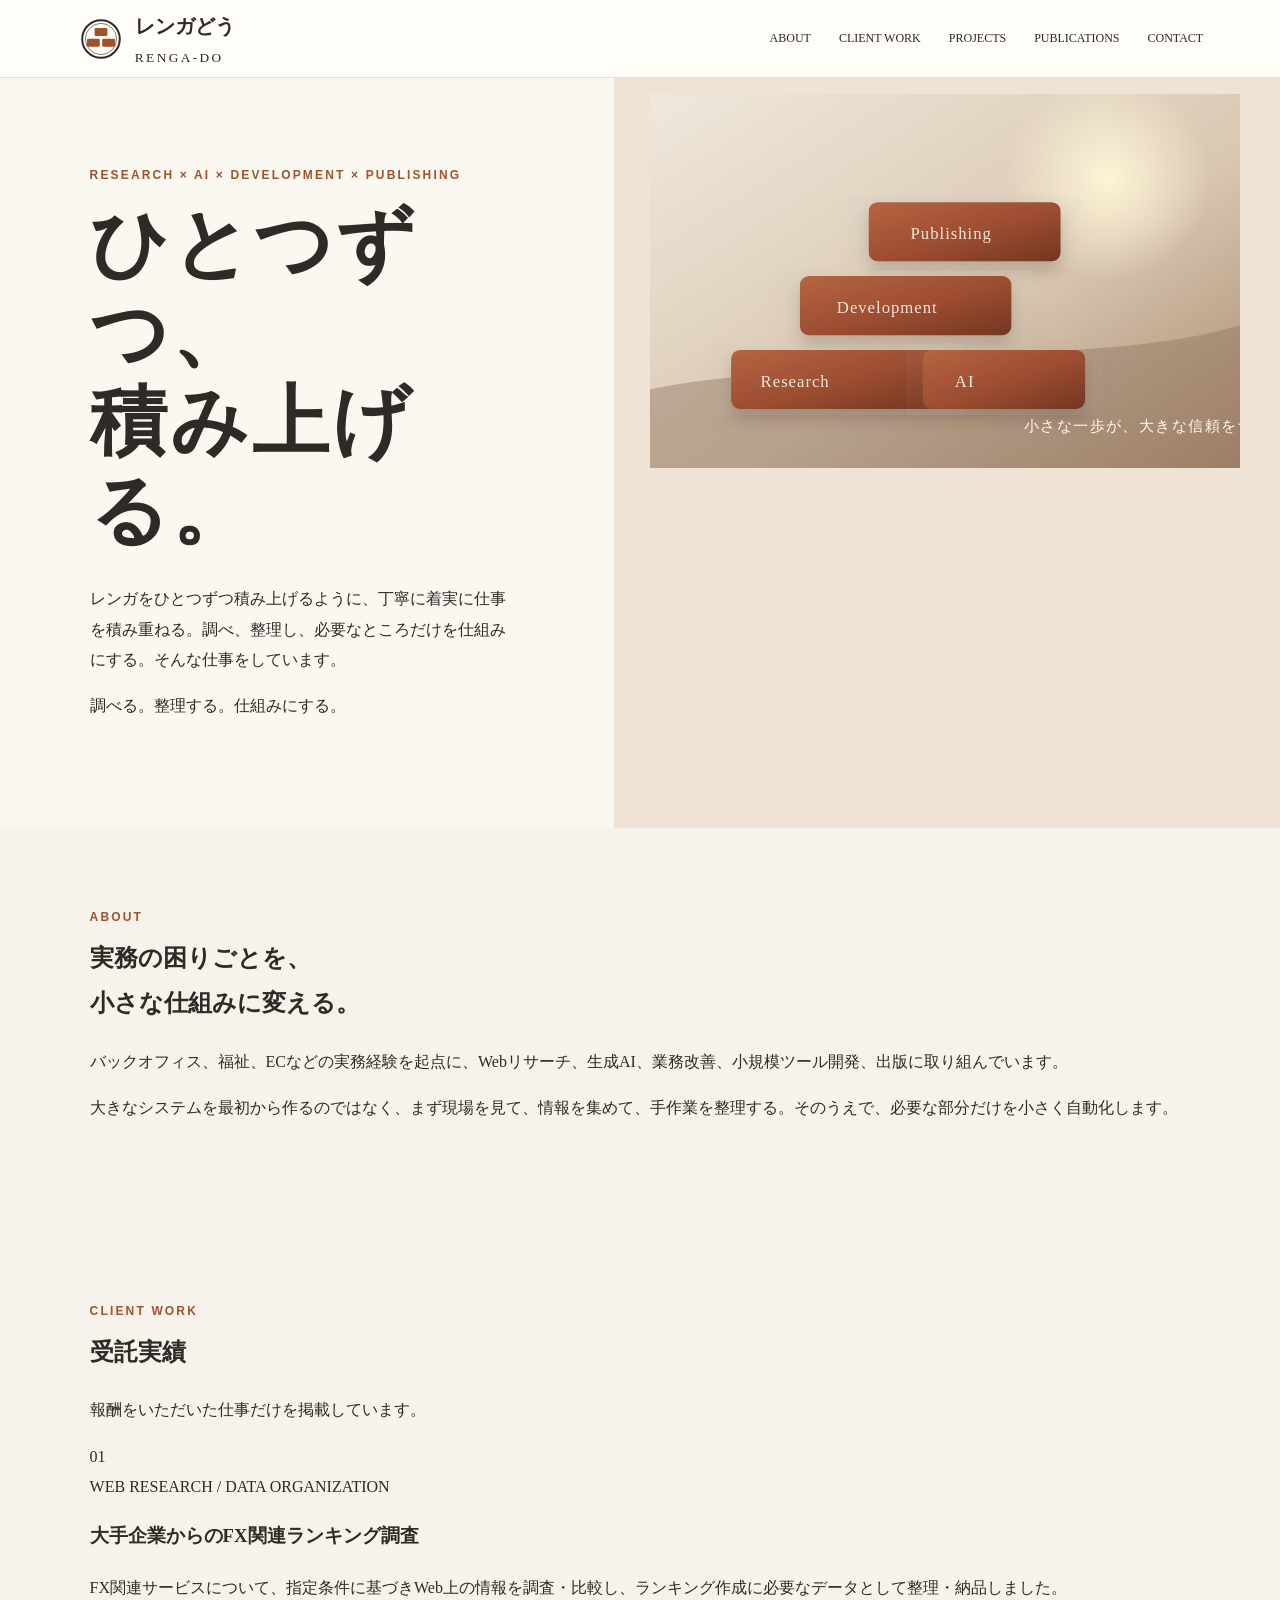
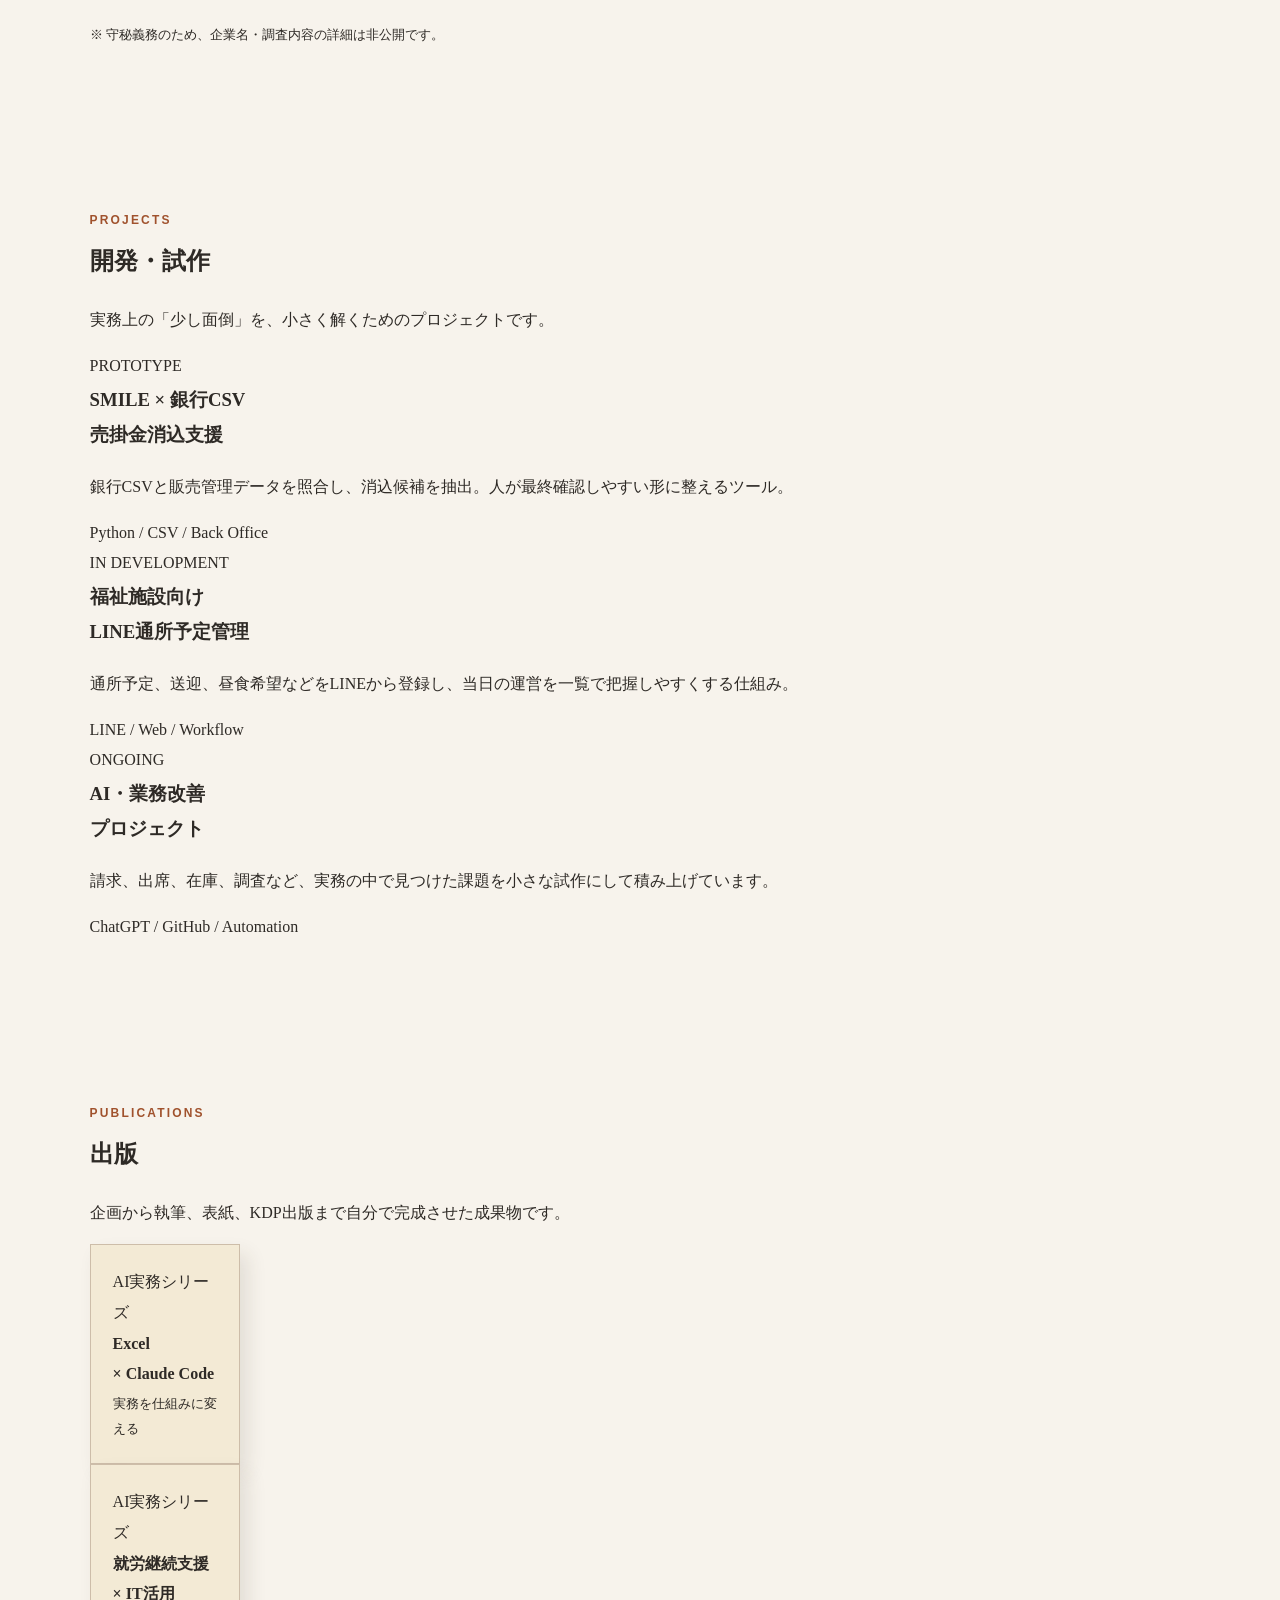
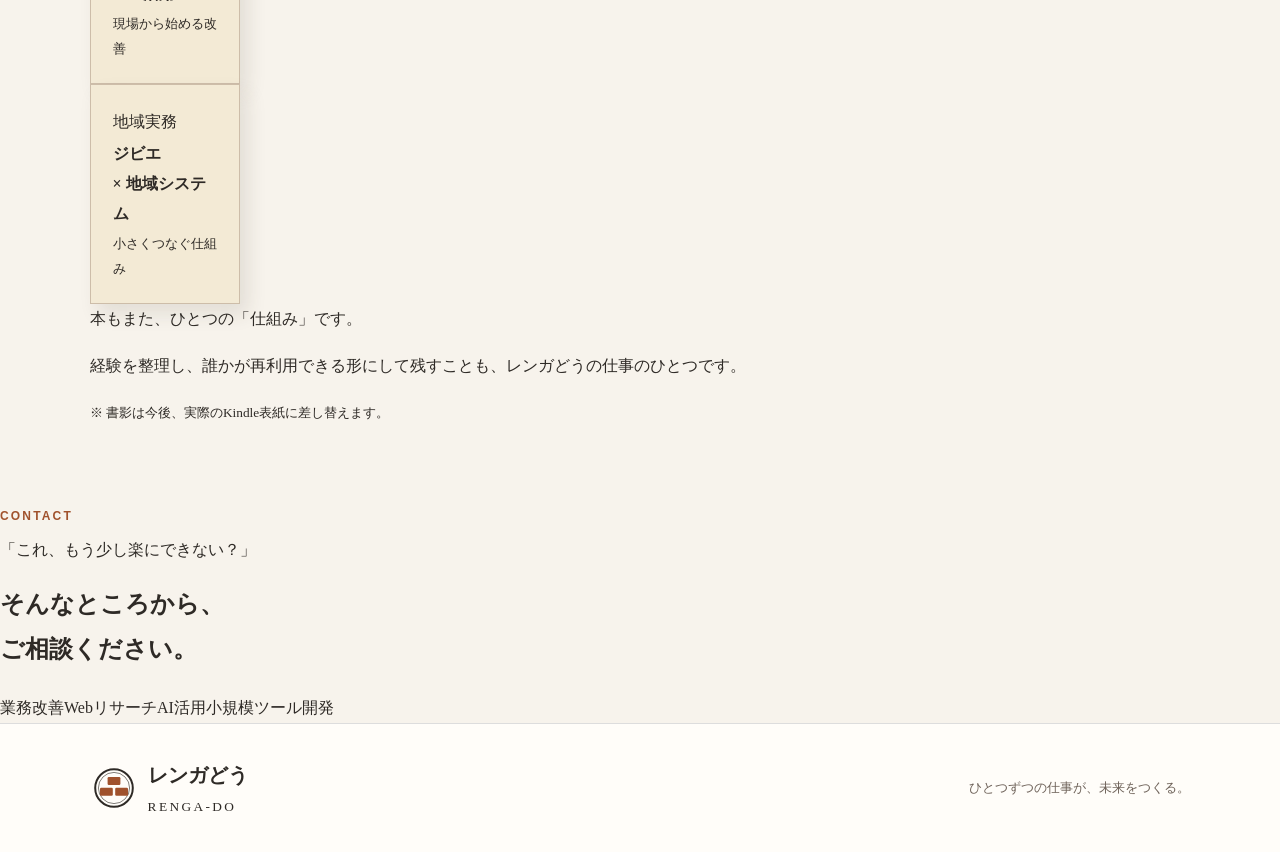
==== index.html @ 257b4e51 "Refine portfolio structure and copy" ====
<!doctype html>
<html lang="ja">
<head>
<meta charset="utf-8"><meta name="viewport" content="width=device-width,initial-scale=1">
<title>レンガどう | 調べる。整理する。仕組みにする。</title>
<meta name="description" content="レンガどう。リサーチ、AI活用、業務改善、小さなシステム開発。">
<link rel="stylesheet" href="styles.css">
</head>
<body>
<header class="site-header">
  <a class="brand" href="#top"><img src="assets/logo.svg" alt=""><span><b>レンガどう</b><small>RENGA-DO</small></span></a>
  <nav><a href="#about">ABOUT</a><a href="#work">CLIENT WORK</a><a href="#projects">PROJECTS</a><a href="#books">PUBLICATIONS</a><a href="#contact">CONTACT</a></nav>
</header>
<main id="top">
<section class="hero">
  <div class="hero-copy">
    <p class="eyebrow">RESEARCH × AI × DEVELOPMENT × PUBLISHING</p>
    <h1>ひとつずつ、<br>積み上げる。</h1>
    <p class="lead">レンガをひとつずつ積み上げるように、丁寧に着実に仕事を積み重ねる。調べ、整理し、必要なところだけを仕組みにする。そんな仕事をしています。</p>
    <div class="hero-rule"></div>
    <p class="tagline">調べる。整理する。仕組みにする。</p>
  </div>
  <figure class="hero-visual"><img src="assets/hero.svg" alt="積み上げたレンガを表すビジュアル"></figure>
</section>

<section id="about" class="section about-grid">
  <div><p class="label">ABOUT</p><h2>実務の困りごとを、<br>小さな仕組みに変える。</h2></div>
  <div class="about-copy"><p>バックオフィス、福祉、ECなどの実務経験を起点に、Webリサーチ、生成AI、業務改善、小規模ツール開発、出版に取り組んでいます。</p><p>大きなシステムを最初から作るのではなく、まず現場を見て、情報を集めて、手作業を整理する。そのうえで、必要な部分だけを小さく自動化します。</p></div>
</section>

<section id="work" class="section work-section">
  <div class="section-head"><div><p class="label">CLIENT WORK</p><h2>受託実績</h2></div><p>報酬をいただいた仕事だけを掲載しています。</p></div>
  <article class="case-row">
    <div class="case-no">01</div>
    <div><p class="case-type">WEB RESEARCH / DATA ORGANIZATION</p><h3>大手企業からのFX関連ランキング調査</h3><p>FX関連サービスについて、指定条件に基づきWeb上の情報を調査・比較し、ランキング作成に必要なデータとして整理・納品しました。</p><small>※ 守秘義務のため、企業名・調査内容の詳細は非公開です。</small></div>
  </article>
</section>

<section id="projects" class="section projects-section">
  <div class="section-head"><div><p class="label">PROJECTS</p><h2>開発・試作</h2></div><p>実務上の「少し面倒」を、小さく解くためのプロジェクトです。</p></div>
  <div class="project-list">
    <article><div class="status">PROTOTYPE</div><h3>SMILE × 銀行CSV<br>売掛金消込支援</h3><p>銀行CSVと販売管理データを照合し、消込候補を抽出。人が最終確認しやすい形に整えるツール。</p><span>Python / CSV / Back Office</span></article>
    <article><div class="status">IN DEVELOPMENT</div><h3>福祉施設向け<br>LINE通所予定管理</h3><p>通所予定、送迎、昼食希望などをLINEから登録し、当日の運営を一覧で把握しやすくする仕組み。</p><span>LINE / Web / Workflow</span></article>
    <article><div class="status">ONGOING</div><h3>AI・業務改善<br>プロジェクト</h3><p>請求、出席、在庫、調査など、実務の中で見つけた課題を小さな試作にして積み上げています。</p><span>ChatGPT / GitHub / Automation</span></article>
  </div>
</section>

<section id="books" class="section publications-section">
  <div class="section-head"><div><p class="label">PUBLICATIONS</p><h2>出版</h2></div><p>企画から執筆、表紙、KDP出版まで自分で完成させた成果物です。</p></div>
  <div class="publication-strip">
    <div class="book mock1"><span>AI実務シリーズ</span><b>Excel<br>× Claude Code</b><small>実務を仕組みに変える</small></div>
    <div class="book mock2"><span>AI実務シリーズ</span><b>就労継続支援<br>× IT活用</b><small>現場から始める改善</small></div>
    <div class="book mock3"><span>地域実務</span><b>ジビエ<br>× 地域システム</b><small>小さくつなぐ仕組み</small></div>
    <div class="publication-note"><p>本もまた、ひとつの「仕組み」です。</p><p>経験を整理し、誰かが再利用できる形にして残すことも、レンガどうの仕事のひとつです。</p><small>※ 書影は今後、実際のKindle表紙に差し替えます。</small></div>
  </div>
</section>

<section id="contact" class="contact-section">
  <div><p class="label light">CONTACT</p><p class="contact-kicker">「これ、もう少し楽にできない？」</p><h2>そんなところから、<br>ご相談ください。</h2></div>
  <div class="contact-meta"><span>業務改善</span><span>Webリサーチ</span><span>AI活用</span><span>小規模ツール開発</span></div>
</section>
</main>
<footer><a class="brand" href="#top"><img src="assets/logo.svg" alt=""><span><b>レンガどう</b><small>RENGA-DO</small></span></a><p>ひとつずつの仕事が、未来をつくる。</p></footer>
</body></html>
---- styles.css ----
:root{--cream:#f7f3ec;--paper:#fffdf9;--ink:#2e2a26;--brick:#a0522d;--sage:#e8eee5}*{box-sizing:border-box}html{scroll-behavior:smooth}body{margin:0;color:var(--ink);background:var(--cream);font-family:"Hiragino Mincho ProN","Yu Mincho",serif;line-height:1.9}a{color:inherit;text-decoration:none}header{height:78px;padding:0 max(6vw,24px);display:flex;align-items:center;justify-content:space-between;background:rgba(255,253,249,.94);position:sticky;top:0;z-index:10;border-bottom:1px solid #e8dfd4}.brand{display:flex;align-items:center;gap:10px}.brand img{width:48px;height:48px}.brand span{display:flex;flex-direction:column}.brand b{font-size:20px}.brand small{letter-spacing:.18em;font-family:Georgia,serif}nav{display:flex;gap:28px;font:12px Georgia,serif}.hero{min-height:650px;display:grid;grid-template-columns:1fr 1.1fr;background:linear-gradient(90deg,#fbf8f2 0 48%,#eee3d4 48%);overflow:hidden}.hero-copy{padding:90px 7vw}.eyebrow,.label{font:700 12px Arial,sans-serif;letter-spacing:.18em;color:var(--brick)}h1,h2,h3,p{margin-top:0}.hero h1{font-size:clamp(54px,6vw,92px);line-height:1.16;letter-spacing:.04em;margin:18px 0 28px}.hero-copy>p:not(.eyebrow){max-width:620px}.hero-copy h2{font-size:24px;margin-top:30px}.btn{display:inline-block;margin-top:18px;background:var(--brick);color:white;padding:12px 22px;font-family:sans-serif;font-size:13px}.hero-art{position:relative;min-height:650px;background:radial-gradient(circle at 75% 25%,#fff9df 0 9%,transparent 10%),linear-gradient(180deg,#dfe8d8,#e8d2b6 65%,#b98b66 66%);overflow:hidden}.sun{position:absolute;width:180px;height:180px;border-radius:50%;background:#fff2bd;right:12%;top:10%}.stack{position:absolute;left:16%;right:14%;bottom:15%;height:330px}.stack i{position:absolute;height:72px;background:linear-gradient(135deg,#a75332,#8f3f29);border-radius:7px;box-shadow:inset 0 0 0 2px #7c3827,0 8px 20px #5b392633}.stack i:nth-child(1){width:75%;left:6%;bottom:0}.stack i:nth-child(2){width:58%;left:18%;bottom:82px}.stack i:nth-child(3){width:40%;left:29%;bottom:164px}.stack i:nth-child(4){width:26%;left:36%;bottom:246px}.stack i:nth-child(5){width:22%;left:62%;bottom:0}.hero-art>span{position:absolute;right:6%;bottom:5%;font-size:18px;transform:rotate(-4deg)}.section{padding:82px max(7vw,28px)}.section>h2,.about h2{font-size:38px}.about{display:grid;grid-template-columns:1fr 1fr;gap:8vw;background:var(--paper)}.notebook{background:#f3ede3;border:1px solid #ddd0c1;padding:42px;transform:rotate(-1deg);display:flex;flex-direction:column;gap:10px;font-size:23px;box-shadow:0 14px 34px #60452e12}.notebook span{margin-top:20px;font-size:16px;color:#6f655c}.tinted{background:#edf3f7}.wide-card{display:grid;grid-template-columns:190px 1fr;gap:34px;max-width:1000px;background:#ffffffb5;padding:28px}.chart{display:grid;place-items:center;background:linear-gradient(160deg,#e3e9ed,#b9c9d5);font:90px Georgia;color:#58748a}.wide-card small{color:#6c7073}.cards{display:grid;grid-template-columns:repeat(3,1fr);gap:20px}.cards article{background:var(--paper);padding:28px;border-top:5px solid var(--brick);box-shadow:0 12px 32px #4c372413}.cards article>span{font:700 10px Arial;letter-spacing:.12em;color:var(--brick)}.cards h3{font-size:22px;line-height:1.5;margin-top:12px}.cards em{font:12px Arial;color:#74675e}.books{background:var(--sage)}.bookrow{display:flex;gap:24px;align-items:center;flex-wrap:wrap}.book{width:150px;height:220px;background:#f3ead5;border:1px solid #cdbda9;padding:22px;box-shadow:8px 10px 18px #3e35251c;display:flex;flex-direction:column;justify-content:space-between}.book.brick{background:#c36b47;color:white}.book.dark{background:#34413b;color:white}.bookrow>p{max-width:430px;margin-left:20px}.contact{padding:64px 7vw;background:linear-gradient(100deg,#f0d1b8,#a65a3b);display:flex;justify-content:space-between;align-items:end;gap:30px}.contact h2{font-size:38px;margin-bottom:0}.contact span{font-family:sans-serif;font-size:13px}footer{padding:32px 7vw;background:var(--paper);display:flex;justify-content:space-between;align-items:center;border-top:1px solid #ddd}footer p{margin:0;font-size:13px;color:#6e6259}@media(max-width:800px){nav{display:none}.hero{grid-template-columns:1fr}.hero-copy{padding:58px 7vw}.hero-art{min-height:500px}.about{grid-template-columns:1fr}.cards{grid-template-columns:1fr}.wide-card{grid-template-columns:1fr}.chart{height:150px}.contact,footer{align-items:flex-start;flex-direction:column}.bookrow>p{margin-left:0}.hero h1{font-size:56px}}
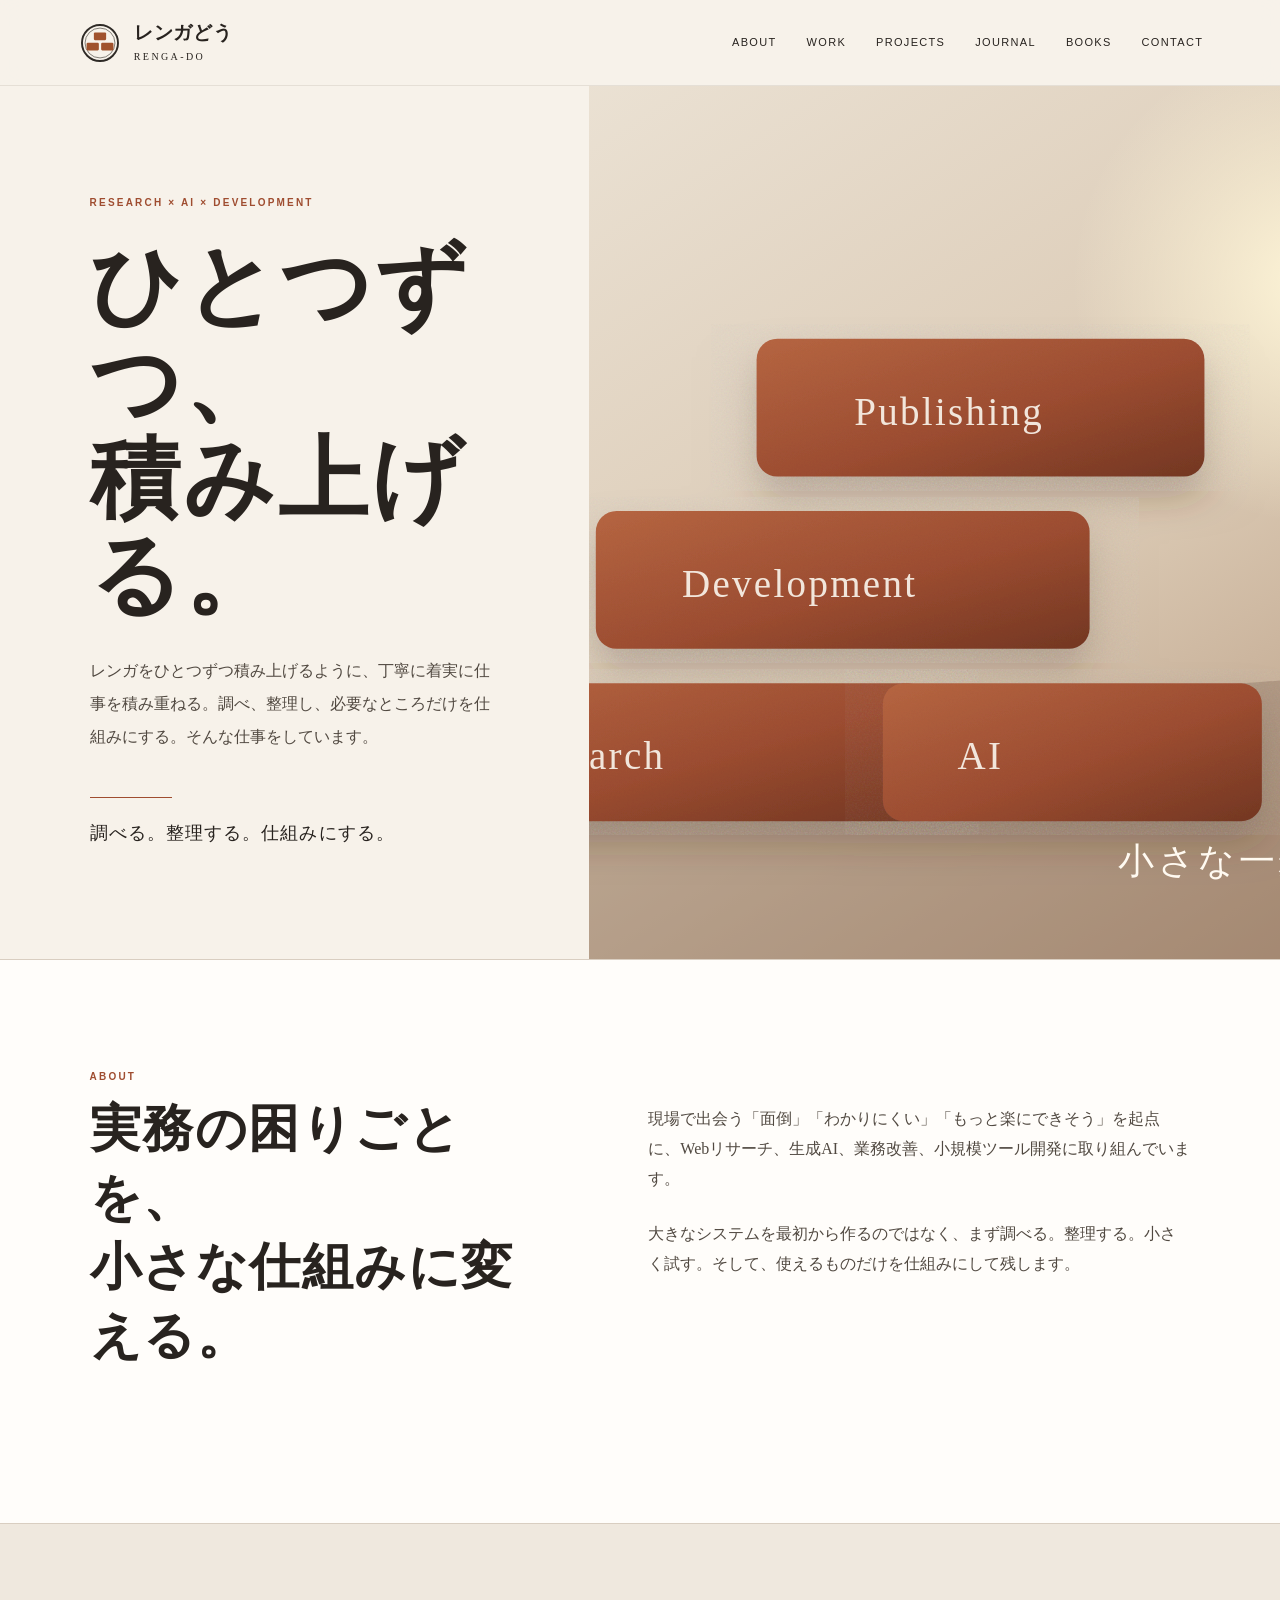
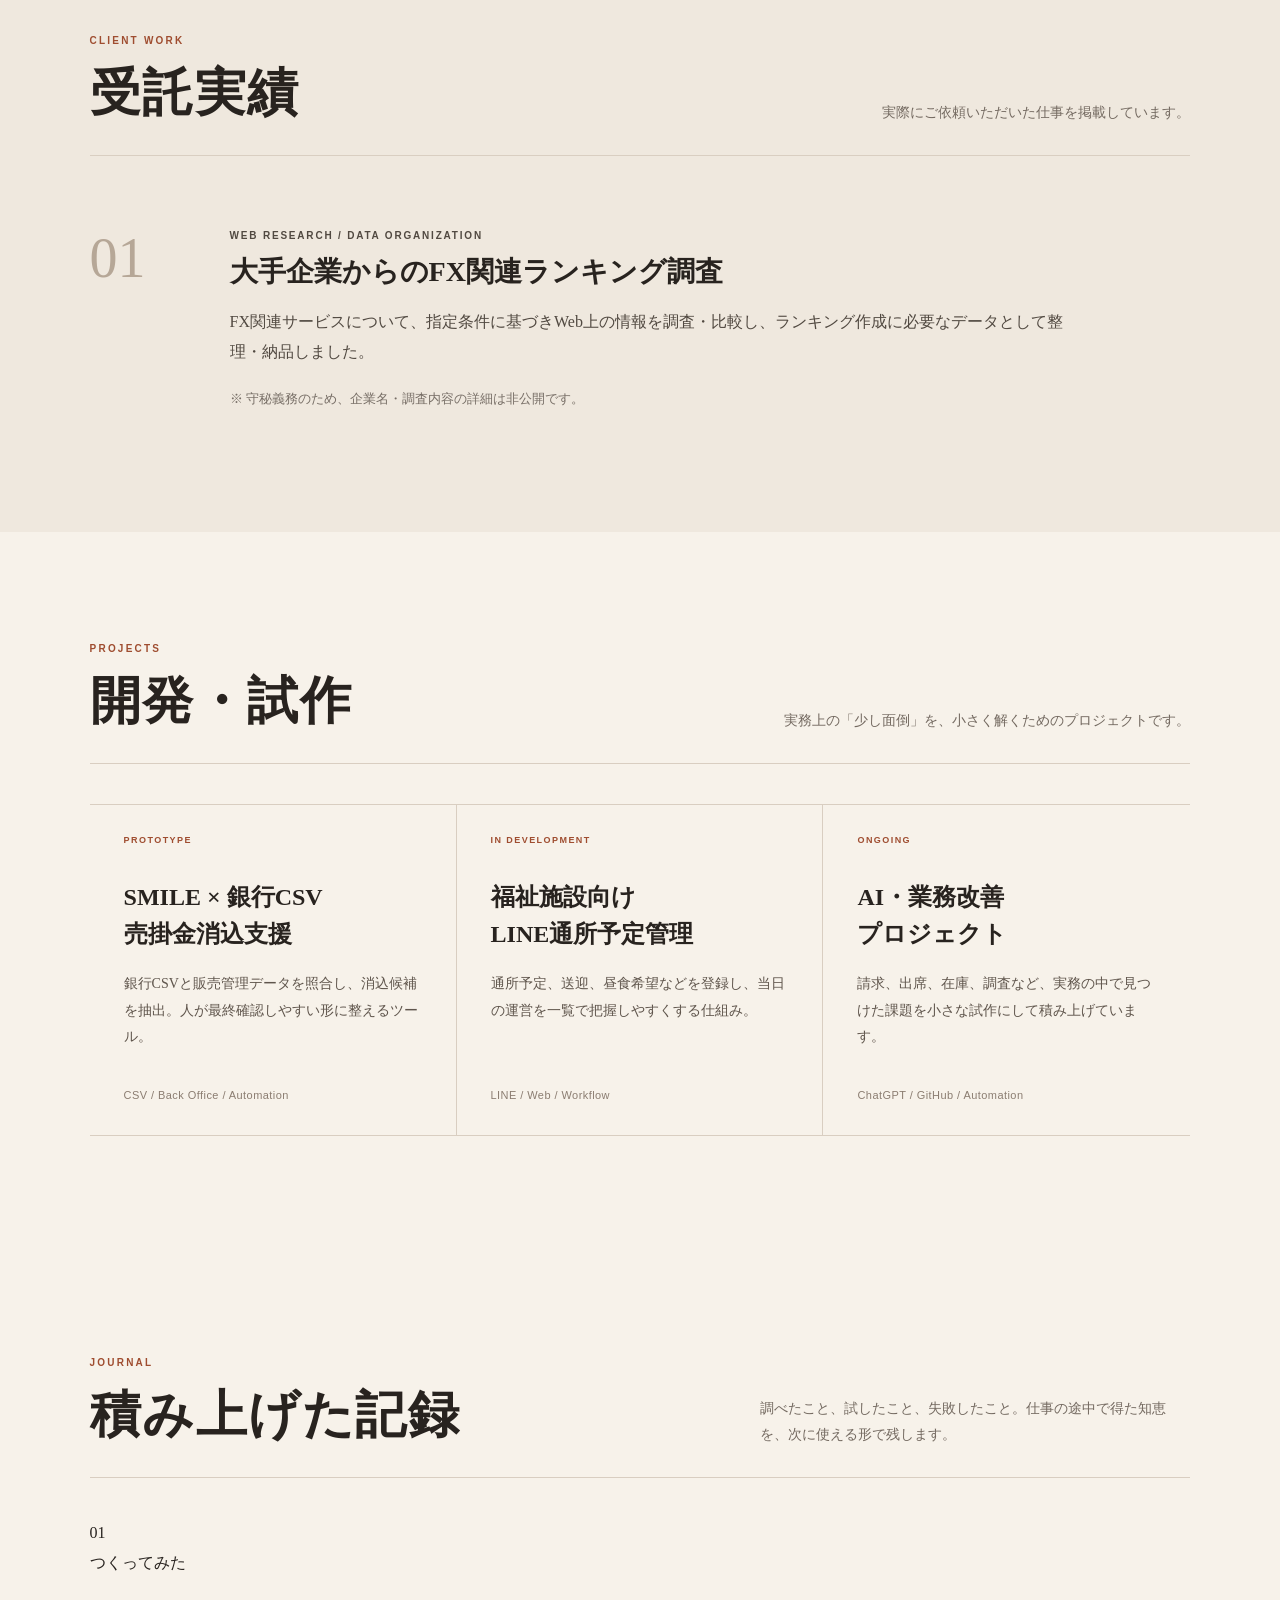
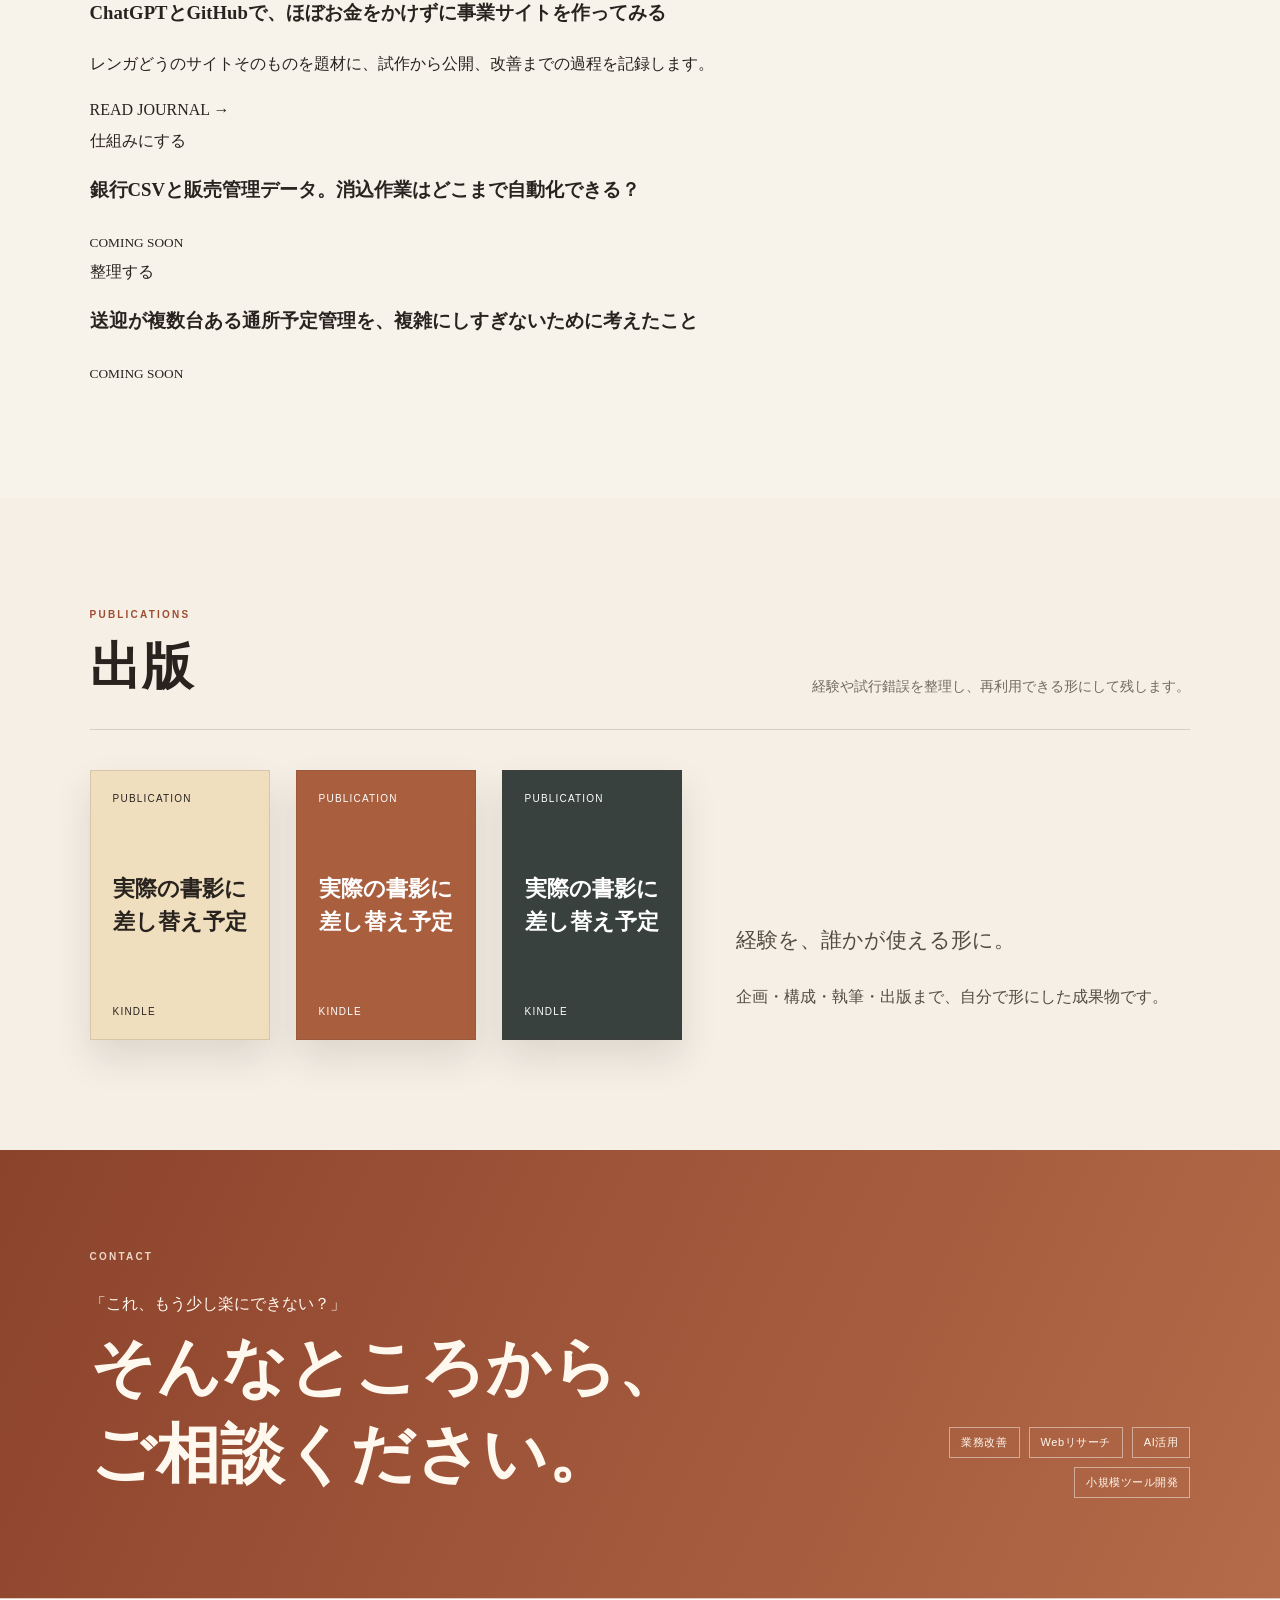
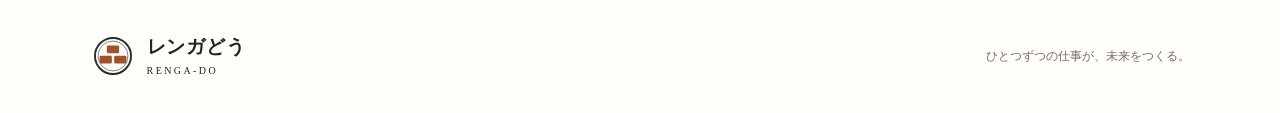
==== commit cb5db875: "Add journal section to RENGA-DO portfolio" ====
--- a/index.html
+++ b/index.html
@@ -1,64 +1,10 @@
 <!doctype html>
-<html lang="ja">
-<head>
-<meta charset="utf-8"><meta name="viewport" content="width=device-width,initial-scale=1">
-<title>レンガどう | 調べる。整理する。仕組みにする。</title>
-<meta name="description" content="レンガどう。リサーチ、AI活用、業務改善、小さなシステム開発。">
-<link rel="stylesheet" href="styles.css">
-</head>
-<body>
-<header class="site-header">
-  <a class="brand" href="#top"><img src="assets/logo.svg" alt=""><span><b>レンガどう</b><small>RENGA-DO</small></span></a>
-  <nav><a href="#about">ABOUT</a><a href="#work">CLIENT WORK</a><a href="#projects">PROJECTS</a><a href="#books">PUBLICATIONS</a><a href="#contact">CONTACT</a></nav>
-</header>
-<main id="top">
-<section class="hero">
-  <div class="hero-copy">
-    <p class="eyebrow">RESEARCH × AI × DEVELOPMENT × PUBLISHING</p>
-    <h1>ひとつずつ、<br>積み上げる。</h1>
-    <p class="lead">レンガをひとつずつ積み上げるように、丁寧に着実に仕事を積み重ねる。調べ、整理し、必要なところだけを仕組みにする。そんな仕事をしています。</p>
-    <div class="hero-rule"></div>
-    <p class="tagline">調べる。整理する。仕組みにする。</p>
-  </div>
-  <figure class="hero-visual"><img src="assets/hero.svg" alt="積み上げたレンガを表すビジュアル"></figure>
-</section>
-
-<section id="about" class="section about-grid">
-  <div><p class="label">ABOUT</p><h2>実務の困りごとを、<br>小さな仕組みに変える。</h2></div>
-  <div class="about-copy"><p>バックオフィス、福祉、ECなどの実務経験を起点に、Webリサーチ、生成AI、業務改善、小規模ツール開発、出版に取り組んでいます。</p><p>大きなシステムを最初から作るのではなく、まず現場を見て、情報を集めて、手作業を整理する。そのうえで、必要な部分だけを小さく自動化します。</p></div>
-</section>
-
-<section id="work" class="section work-section">
-  <div class="section-head"><div><p class="label">CLIENT WORK</p><h2>受託実績</h2></div><p>報酬をいただいた仕事だけを掲載しています。</p></div>
-  <article class="case-row">
-    <div class="case-no">01</div>
-    <div><p class="case-type">WEB RESEARCH / DATA ORGANIZATION</p><h3>大手企業からのFX関連ランキング調査</h3><p>FX関連サービスについて、指定条件に基づきWeb上の情報を調査・比較し、ランキング作成に必要なデータとして整理・納品しました。</p><small>※ 守秘義務のため、企業名・調査内容の詳細は非公開です。</small></div>
-  </article>
-</section>
-
-<section id="projects" class="section projects-section">
-  <div class="section-head"><div><p class="label">PROJECTS</p><h2>開発・試作</h2></div><p>実務上の「少し面倒」を、小さく解くためのプロジェクトです。</p></div>
-  <div class="project-list">
-    <article><div class="status">PROTOTYPE</div><h3>SMILE × 銀行CSV<br>売掛金消込支援</h3><p>銀行CSVと販売管理データを照合し、消込候補を抽出。人が最終確認しやすい形に整えるツール。</p><span>Python / CSV / Back Office</span></article>
-    <article><div class="status">IN DEVELOPMENT</div><h3>福祉施設向け<br>LINE通所予定管理</h3><p>通所予定、送迎、昼食希望などをLINEから登録し、当日の運営を一覧で把握しやすくする仕組み。</p><span>LINE / Web / Workflow</span></article>
-    <article><div class="status">ONGOING</div><h3>AI・業務改善<br>プロジェクト</h3><p>請求、出席、在庫、調査など、実務の中で見つけた課題を小さな試作にして積み上げています。</p><span>ChatGPT / GitHub / Automation</span></article>
-  </div>
-</section>
-
-<section id="books" class="section publications-section">
-  <div class="section-head"><div><p class="label">PUBLICATIONS</p><h2>出版</h2></div><p>企画から執筆、表紙、KDP出版まで自分で完成させた成果物です。</p></div>
-  <div class="publication-strip">
-    <div class="book mock1"><span>AI実務シリーズ</span><b>Excel<br>× Claude Code</b><small>実務を仕組みに変える</small></div>
-    <div class="book mock2"><span>AI実務シリーズ</span><b>就労継続支援<br>× IT活用</b><small>現場から始める改善</small></div>
-    <div class="book mock3"><span>地域実務</span><b>ジビエ<br>× 地域システム</b><small>小さくつなぐ仕組み</small></div>
-    <div class="publication-note"><p>本もまた、ひとつの「仕組み」です。</p><p>経験を整理し、誰かが再利用できる形にして残すことも、レンガどうの仕事のひとつです。</p><small>※ 書影は今後、実際のKindle表紙に差し替えます。</small></div>
-  </div>
-</section>
-
-<section id="contact" class="contact-section">
-  <div><p class="label light">CONTACT</p><p class="contact-kicker">「これ、もう少し楽にできない？」</p><h2>そんなところから、<br>ご相談ください。</h2></div>
-  <div class="contact-meta"><span>業務改善</span><span>Webリサーチ</span><span>AI活用</span><span>小規模ツール開発</span></div>
-</section>
-</main>
-<footer><a class="brand" href="#top"><img src="assets/logo.svg" alt=""><span><b>レンガどう</b><small>RENGA-DO</small></span></a><p>ひとつずつの仕事が、未来をつくる。</p></footer>
-</body></html>+<html lang="ja"><head><meta charset="utf-8"><meta name="viewport" content="width=device-width,initial-scale=1"><title>レンガどう | 調べる。整理する。仕組みにする。</title><meta name="description" content="レンガどう。リサーチ、AI活用、業務改善、小さなシステム開発。"><link rel="stylesheet" href="styles.css"></head><body>
+<header class="site-header"><a class="brand" href="#top"><img src="assets/logo.svg" alt=""><span><b>レンガどう</b><small>RENGA-DO</small></span></a><nav><a href="#about">ABOUT</a><a href="#work">WORK</a><a href="#projects">PROJECTS</a><a href="#journal">JOURNAL</a><a href="#books">BOOKS</a><a href="#contact">CONTACT</a></nav></header>
+<main id="top"><section class="hero"><div class="hero-copy"><p class="eyebrow">RESEARCH × AI × DEVELOPMENT</p><h1>ひとつずつ、<br>積み上げる。</h1><p class="lead">レンガをひとつずつ積み上げるように、丁寧に着実に仕事を積み重ねる。調べ、整理し、必要なところだけを仕組みにする。そんな仕事をしています。</p><div class="hero-rule"></div><p class="tagline">調べる。整理する。仕組みにする。</p></div><figure class="hero-visual"><img src="assets/hero.svg" alt="レンガどうのメインビジュアル"></figure></section>
+<section id="about" class="section about-grid"><div><p class="label">ABOUT</p><h2>実務の困りごとを、<br>小さな仕組みに変える。</h2></div><div class="about-copy"><p>現場で出会う「面倒」「わかりにくい」「もっと楽にできそう」を起点に、Webリサーチ、生成AI、業務改善、小規模ツール開発に取り組んでいます。</p><p>大きなシステムを最初から作るのではなく、まず調べる。整理する。小さく試す。そして、使えるものだけを仕組みにして残します。</p></div></section>
+<section id="work" class="section work-section"><div class="section-head"><div><p class="label">CLIENT WORK</p><h2>受託実績</h2></div><p>実際にご依頼いただいた仕事を掲載しています。</p></div><article class="case-row"><div class="case-no">01</div><div><p class="case-type">WEB RESEARCH / DATA ORGANIZATION</p><h3>大手企業からのFX関連ランキング調査</h3><p>FX関連サービスについて、指定条件に基づきWeb上の情報を調査・比較し、ランキング作成に必要なデータとして整理・納品しました。</p><small>※ 守秘義務のため、企業名・調査内容の詳細は非公開です。</small></div></article></section>
+<section id="projects" class="section projects-section"><div class="section-head"><div><p class="label">PROJECTS</p><h2>開発・試作</h2></div><p>実務上の「少し面倒」を、小さく解くためのプロジェクトです。</p></div><div class="project-list"><article><div class="status">PROTOTYPE</div><h3>SMILE × 銀行CSV<br>売掛金消込支援</h3><p>銀行CSVと販売管理データを照合し、消込候補を抽出。人が最終確認しやすい形に整えるツール。</p><span>CSV / Back Office / Automation</span></article><article><div class="status">IN DEVELOPMENT</div><h3>福祉施設向け<br>LINE通所予定管理</h3><p>通所予定、送迎、昼食希望などを登録し、当日の運営を一覧で把握しやすくする仕組み。</p><span>LINE / Web / Workflow</span></article><article><div class="status">ONGOING</div><h3>AI・業務改善<br>プロジェクト</h3><p>請求、出席、在庫、調査など、実務の中で見つけた課題を小さな試作にして積み上げています。</p><span>ChatGPT / GitHub / Automation</span></article></div></section>
+<section id="journal" class="section journal-section"><div class="section-head"><div><p class="label">JOURNAL</p><h2>積み上げた記録</h2></div><p>調べたこと、試したこと、失敗したこと。仕事の途中で得た知恵を、次に使える形で残します。</p></div><div class="journal-grid"><article class="journal-feature"><div class="journal-photo desk-photo"><span>01</span></div><div><p class="journal-cat">つくってみた</p><h3>ChatGPTとGitHubで、ほぼお金をかけずに事業サイトを作ってみる</h3><p>レンガどうのサイトそのものを題材に、試作から公開、改善までの過程を記録します。</p><a href="#">READ JOURNAL →</a></div></article><div class="journal-side"><article><p class="journal-cat">仕組みにする</p><h3>銀行CSVと販売管理データ。消込作業はどこまで自動化できる？</h3><small>COMING SOON</small></article><article><p class="journal-cat">整理する</p><h3>送迎が複数台ある通所予定管理を、複雑にしすぎないために考えたこと</h3><small>COMING SOON</small></article></div></div></section>
+<section id="books" class="section publications-section"><div class="section-head"><div><p class="label">PUBLICATIONS</p><h2>出版</h2></div><p>経験や試行錯誤を整理し、再利用できる形にして残します。</p></div><div class="publication-strip"><div class="book mock1"><span>PUBLICATION</span><b>実際の書影に<br>差し替え予定</b><small>KINDLE</small></div><div class="book mock2"><span>PUBLICATION</span><b>実際の書影に<br>差し替え予定</b><small>KINDLE</small></div><div class="book mock3"><span>PUBLICATION</span><b>実際の書影に<br>差し替え予定</b><small>KINDLE</small></div><div class="publication-note"><p>経験を、誰かが使える形に。</p><p>企画・構成・執筆・出版まで、自分で形にした成果物です。</p></div></div></section>
+<section id="contact" class="contact-section"><div><p class="label light">CONTACT</p><p class="contact-kicker">「これ、もう少し楽にできない？」</p><h2>そんなところから、<br>ご相談ください。</h2></div><div class="contact-meta"><span>業務改善</span><span>Webリサーチ</span><span>AI活用</span><span>小規模ツール開発</span></div></section></main><footer><a class="brand" href="#top"><img src="assets/logo.svg" alt=""><span><b>レンガどう</b><small>RENGA-DO</small></span></a><p>ひとつずつの仕事が、未来をつくる。</p></footer></body></html>
--- a/styles.css
+++ b/styles.css
@@ -1 +1 @@
-:root{--cream:#f7f3ec;--paper:#fffdf9;--ink:#2e2a26;--brick:#a0522d;--sage:#e8eee5}*{box-sizing:border-box}html{scroll-behavior:smooth}body{margin:0;color:var(--ink);background:var(--cream);font-family:"Hiragino Mincho ProN","Yu Mincho",serif;line-height:1.9}a{color:inherit;text-decoration:none}header{height:78px;padding:0 max(6vw,24px);display:flex;align-items:center;justify-content:space-between;background:rgba(255,253,249,.94);position:sticky;top:0;z-index:10;border-bottom:1px solid #e8dfd4}.brand{display:flex;align-items:center;gap:10px}.brand img{width:48px;height:48px}.brand span{display:flex;flex-direction:column}.brand b{font-size:20px}.brand small{letter-spacing:.18em;font-family:Georgia,serif}nav{display:flex;gap:28px;font:12px Georgia,serif}.hero{min-height:650px;display:grid;grid-template-columns:1fr 1.1fr;background:linear-gradient(90deg,#fbf8f2 0 48%,#eee3d4 48%);overflow:hidden}.hero-copy{padding:90px 7vw}.eyebrow,.label{font:700 12px Arial,sans-serif;letter-spacing:.18em;color:var(--brick)}h1,h2,h3,p{margin-top:0}.hero h1{font-size:clamp(54px,6vw,92px);line-height:1.16;letter-spacing:.04em;margin:18px 0 28px}.hero-copy>p:not(.eyebrow){max-width:620px}.hero-copy h2{font-size:24px;margin-top:30px}.btn{display:inline-block;margin-top:18px;background:var(--brick);color:white;padding:12px 22px;font-family:sans-serif;font-size:13px}.hero-art{position:relative;min-height:650px;background:radial-gradient(circle at 75% 25%,#fff9df 0 9%,transparent 10%),linear-gradient(180deg,#dfe8d8,#e8d2b6 65%,#b98b66 66%);overflow:hidden}.sun{position:absolute;width:180px;height:180px;border-radius:50%;background:#fff2bd;right:12%;top:10%}.stack{position:absolute;left:16%;right:14%;bottom:15%;height:330px}.stack i{position:absolute;height:72px;background:linear-gradient(135deg,#a75332,#8f3f29);border-radius:7px;box-shadow:inset 0 0 0 2px #7c3827,0 8px 20px #5b392633}.stack i:nth-child(1){width:75%;left:6%;bottom:0}.stack i:nth-child(2){width:58%;left:18%;bottom:82px}.stack i:nth-child(3){width:40%;left:29%;bottom:164px}.stack i:nth-child(4){width:26%;left:36%;bottom:246px}.stack i:nth-child(5){width:22%;left:62%;bottom:0}.hero-art>span{position:absolute;right:6%;bottom:5%;font-size:18px;transform:rotate(-4deg)}.section{padding:82px max(7vw,28px)}.section>h2,.about h2{font-size:38px}.about{display:grid;grid-template-columns:1fr 1fr;gap:8vw;background:var(--paper)}.notebook{background:#f3ede3;border:1px solid #ddd0c1;padding:42px;transform:rotate(-1deg);display:flex;flex-direction:column;gap:10px;font-size:23px;box-shadow:0 14px 34px #60452e12}.notebook span{margin-top:20px;font-size:16px;color:#6f655c}.tinted{background:#edf3f7}.wide-card{display:grid;grid-template-columns:190px 1fr;gap:34px;max-width:1000px;background:#ffffffb5;padding:28px}.chart{display:grid;place-items:center;background:linear-gradient(160deg,#e3e9ed,#b9c9d5);font:90px Georgia;color:#58748a}.wide-card small{color:#6c7073}.cards{display:grid;grid-template-columns:repeat(3,1fr);gap:20px}.cards article{background:var(--paper);padding:28px;border-top:5px solid var(--brick);box-shadow:0 12px 32px #4c372413}.cards article>span{font:700 10px Arial;letter-spacing:.12em;color:var(--brick)}.cards h3{font-size:22px;line-height:1.5;margin-top:12px}.cards em{font:12px Arial;color:#74675e}.books{background:var(--sage)}.bookrow{display:flex;gap:24px;align-items:center;flex-wrap:wrap}.book{width:150px;height:220px;background:#f3ead5;border:1px solid #cdbda9;padding:22px;box-shadow:8px 10px 18px #3e35251c;display:flex;flex-direction:column;justify-content:space-between}.book.brick{background:#c36b47;color:white}.book.dark{background:#34413b;color:white}.bookrow>p{max-width:430px;margin-left:20px}.contact{padding:64px 7vw;background:linear-gradient(100deg,#f0d1b8,#a65a3b);display:flex;justify-content:space-between;align-items:end;gap:30px}.contact h2{font-size:38px;margin-bottom:0}.contact span{font-family:sans-serif;font-size:13px}footer{padding:32px 7vw;background:var(--paper);display:flex;justify-content:space-between;align-items:center;border-top:1px solid #ddd}footer p{margin:0;font-size:13px;color:#6e6259}@media(max-width:800px){nav{display:none}.hero{grid-template-columns:1fr}.hero-copy{padding:58px 7vw}.hero-art{min-height:500px}.about{grid-template-columns:1fr}.cards{grid-template-columns:1fr}.wide-card{grid-template-columns:1fr}.chart{height:150px}.contact,footer{align-items:flex-start;flex-direction:column}.bookrow>p{margin-left:0}.hero h1{font-size:56px}}+:root{--paper:#f7f2ea;--white:#fffdfa;--ink:#28231f;--muted:#746a61;--line:#d9cec1;--brick:#9f4d30;--brick-dark:#6f3422;--sand:#e8ddcf;--deep:#2f2925}*{box-sizing:border-box}html{scroll-behavior:smooth}body{margin:0;background:var(--paper);color:var(--ink);font-family:"Hiragino Mincho ProN","Yu Mincho","YuMincho",serif;line-height:1.9;-webkit-font-smoothing:antialiased}a{color:inherit;text-decoration:none}img{display:block;max-width:100%}h1,h2,h3,p{margin-top:0}.site-header{height:86px;padding:0 clamp(22px,6vw,90px);display:flex;align-items:center;justify-content:space-between;position:sticky;top:0;background:rgba(247,242,234,.9);backdrop-filter:blur(12px);border-bottom:1px solid rgba(102,82,65,.12);z-index:20}.brand{display:flex;align-items:center;gap:11px}.brand img{width:46px;height:46px}.brand span{display:flex;flex-direction:column;line-height:1.2}.brand b{font-size:19px;font-weight:700;letter-spacing:.04em}.brand small{font:10px/1.3 Georgia,serif;letter-spacing:.24em;margin-top:5px}.site-header nav{display:flex;gap:30px;font:11px/1.2 Arial,sans-serif;letter-spacing:.12em}.site-header nav a{position:relative}.site-header nav a:after{content:"";position:absolute;left:0;right:100%;bottom:-7px;height:1px;background:var(--brick);transition:.2s}.site-header nav a:hover:after{right:0}.hero{min-height:720px;display:grid;grid-template-columns:minmax(0,.92fr) minmax(0,1.08fr);align-items:stretch}.hero-copy{padding:110px clamp(28px,7vw,110px) 90px;display:flex;flex-direction:column;justify-content:center}.eyebrow,.label{font:700 10px/1.4 Arial,sans-serif;letter-spacing:.22em;color:var(--brick);text-transform:uppercase}.hero h1{font-size:clamp(62px,7vw,104px);line-height:1.08;letter-spacing:.035em;margin:18px 0 30px;font-weight:600}.lead{font-size:16px;line-height:2.05;max-width:580px;color:#514941}.hero-rule{width:82px;height:1px;background:var(--brick);margin:28px 0 18px}.tagline{font-size:18px;letter-spacing:.06em}.hero-visual{margin:0;overflow:hidden;min-height:720px;background:#d8c6b1}.hero-visual img{width:100%;height:100%;object-fit:cover}.section{padding:110px clamp(28px,7vw,110px)}.section h2{font-size:clamp(34px,4vw,54px);line-height:1.35;font-weight:600;letter-spacing:.03em}.about-grid{display:grid;grid-template-columns:.9fr 1.1fr;gap:9vw;background:var(--white);border-top:1px solid var(--line);border-bottom:1px solid var(--line)}.about-copy{max-width:680px;padding-top:34px}.about-copy p{font-size:16px;color:#514941;margin-bottom:24px}.section-head{display:flex;align-items:end;justify-content:space-between;gap:40px;padding-bottom:28px;border-bottom:1px solid var(--line);margin-bottom:40px}.section-head h2{margin-bottom:0}.section-head>p{max-width:430px;margin:0;color:var(--muted);font-size:14px}.work-section{background:#efe8de}.case-row{display:grid;grid-template-columns:100px 1fr;gap:40px;padding:34px 0 8px;max-width:980px}.case-no{font:56px/1 Georgia,serif;color:#b6a797}.case-type{font:700 10px Arial,sans-serif;letter-spacing:.18em;color:var(--brick);margin-bottom:10px}.case-row h3{font-size:28px;line-height:1.5;margin-bottom:14px}.case-row p{color:#514941}.case-row small{color:#776e66}.projects-section{background:var(--paper)}.project-list{display:grid;grid-template-columns:repeat(3,1fr);border-top:1px solid var(--line);border-bottom:1px solid var(--line)}.project-list article{padding:30px 34px 34px;border-right:1px solid var(--line);min-height:330px;display:flex;flex-direction:column}.project-list article:last-child{border-right:0}.status{font:700 9px Arial,sans-serif;letter-spacing:.16em;color:var(--brick);margin-bottom:34px}.project-list h3{font-size:24px;line-height:1.55;margin-bottom:18px;font-weight:600}.project-list p{font-size:14px;color:#5f554c}.project-list span{margin-top:auto;font:11px Arial,sans-serif;color:#8b7d71;letter-spacing:.04em}.publications-section{background:#f5efe6}.publication-strip{display:grid;grid-template-columns:repeat(3,180px) minmax(260px,1fr);gap:26px;align-items:end}.book{height:270px;padding:22px;box-shadow:0 18px 35px rgba(60,40,24,.12);display:flex;flex-direction:column;justify-content:space-between;border:1px solid rgba(79,57,40,.15)}.book span,.book small{font:10px Arial,sans-serif;letter-spacing:.12em}.book b{font-size:22px;line-height:1.5}.mock1{background:#f0dfbf}.mock2{background:#a95e3e;color:white}.mock3{background:#38413d;color:white}.publication-note{padding:20px 0 12px 28px;max-width:460px}.publication-note p:first-child{font-size:21px}.publication-note p{color:#554b43}.publication-note small{color:#8d8076}.contact-section{padding:100px clamp(28px,7vw,110px);background:linear-gradient(115deg,#8c432c,#b46b49);color:#fff8ef;display:grid;grid-template-columns:1fr auto;gap:50px;align-items:end}.label.light{color:#f0d8c9}.contact-kicker{font-size:16px;margin:25px 0 6px}.contact-section h2{font-size:clamp(38px,5vw,66px);line-height:1.35;margin:0}.contact-meta{display:flex;flex-wrap:wrap;gap:9px;justify-content:flex-end;max-width:330px}.contact-meta span{border:1px solid rgba(255,255,255,.45);padding:7px 11px;font:11px Arial,sans-serif;letter-spacing:.05em}footer{padding:34px clamp(28px,7vw,110px);display:flex;justify-content:space-between;align-items:center;background:var(--white);border-top:1px solid var(--line)}footer p{margin:0;color:#786e65;font-size:12px}@media(max-width:900px){.site-header nav{display:none}.hero{grid-template-columns:1fr;min-height:auto}.hero-copy{padding:72px 28px 64px}.hero h1{font-size:58px}.hero-visual{min-height:430px}.about-grid{grid-template-columns:1fr;gap:18px}.about-copy{padding-top:0}.section{padding:76px 28px}.section-head{align-items:flex-start;flex-direction:column;gap:8px}.project-list{grid-template-columns:1fr}.project-list article{border-right:0;border-bottom:1px solid var(--line);min-height:auto}.project-list article:last-child{border-bottom:0}.publication-strip{grid-template-columns:repeat(3,1fr);gap:12px}.book{height:220px;padding:16px}.book b{font-size:17px}.publication-note{grid-column:1/-1;padding:28px 0 0}.contact-section{grid-template-columns:1fr;align-items:start}.contact-meta{justify-content:flex-start}.case-row{grid-template-columns:60px 1fr;gap:22px}.case-no{font-size:40px}}@media(max-width:560px){.site-header{height:72px;padding:0 18px}.brand img{width:40px;height:40px}.hero-copy{padding:56px 22px 50px}.hero h1{font-size:50px}.lead{font-size:15px}.hero-visual{min-height:330px}.section{padding:66px 22px}.section h2{font-size:34px}.case-row{grid-template-columns:1fr}.case-no{font-size:26px}.project-list h3{font-size:22px}.publication-strip{grid-template-columns:repeat(3,1fr);gap:7px}.book{height:180px;padding:12px}.book b{font-size:14px}.book span,.book small{font-size:8px}.contact-section{padding:72px 22px}.contact-section h2{font-size:42px}footer{padding:26px 22px;align-items:flex-start;gap:22px;flex-direction:column}}
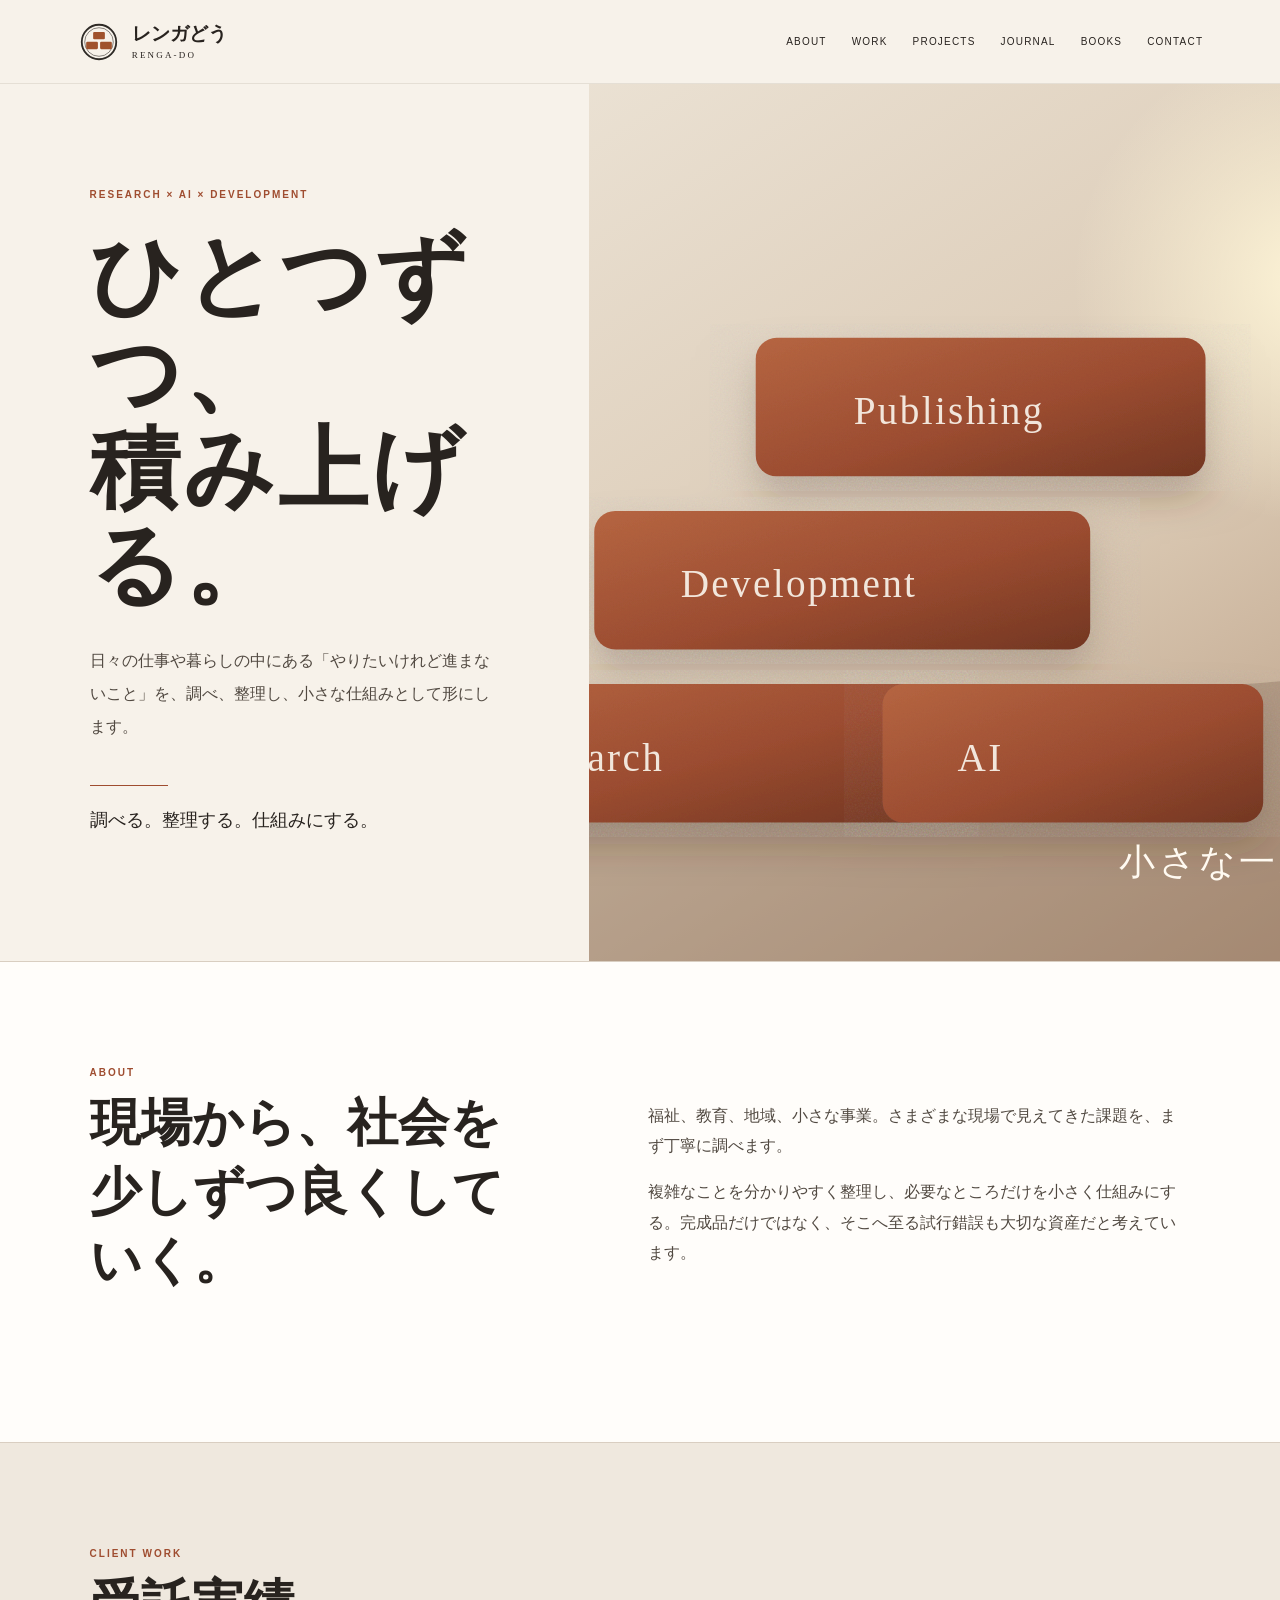
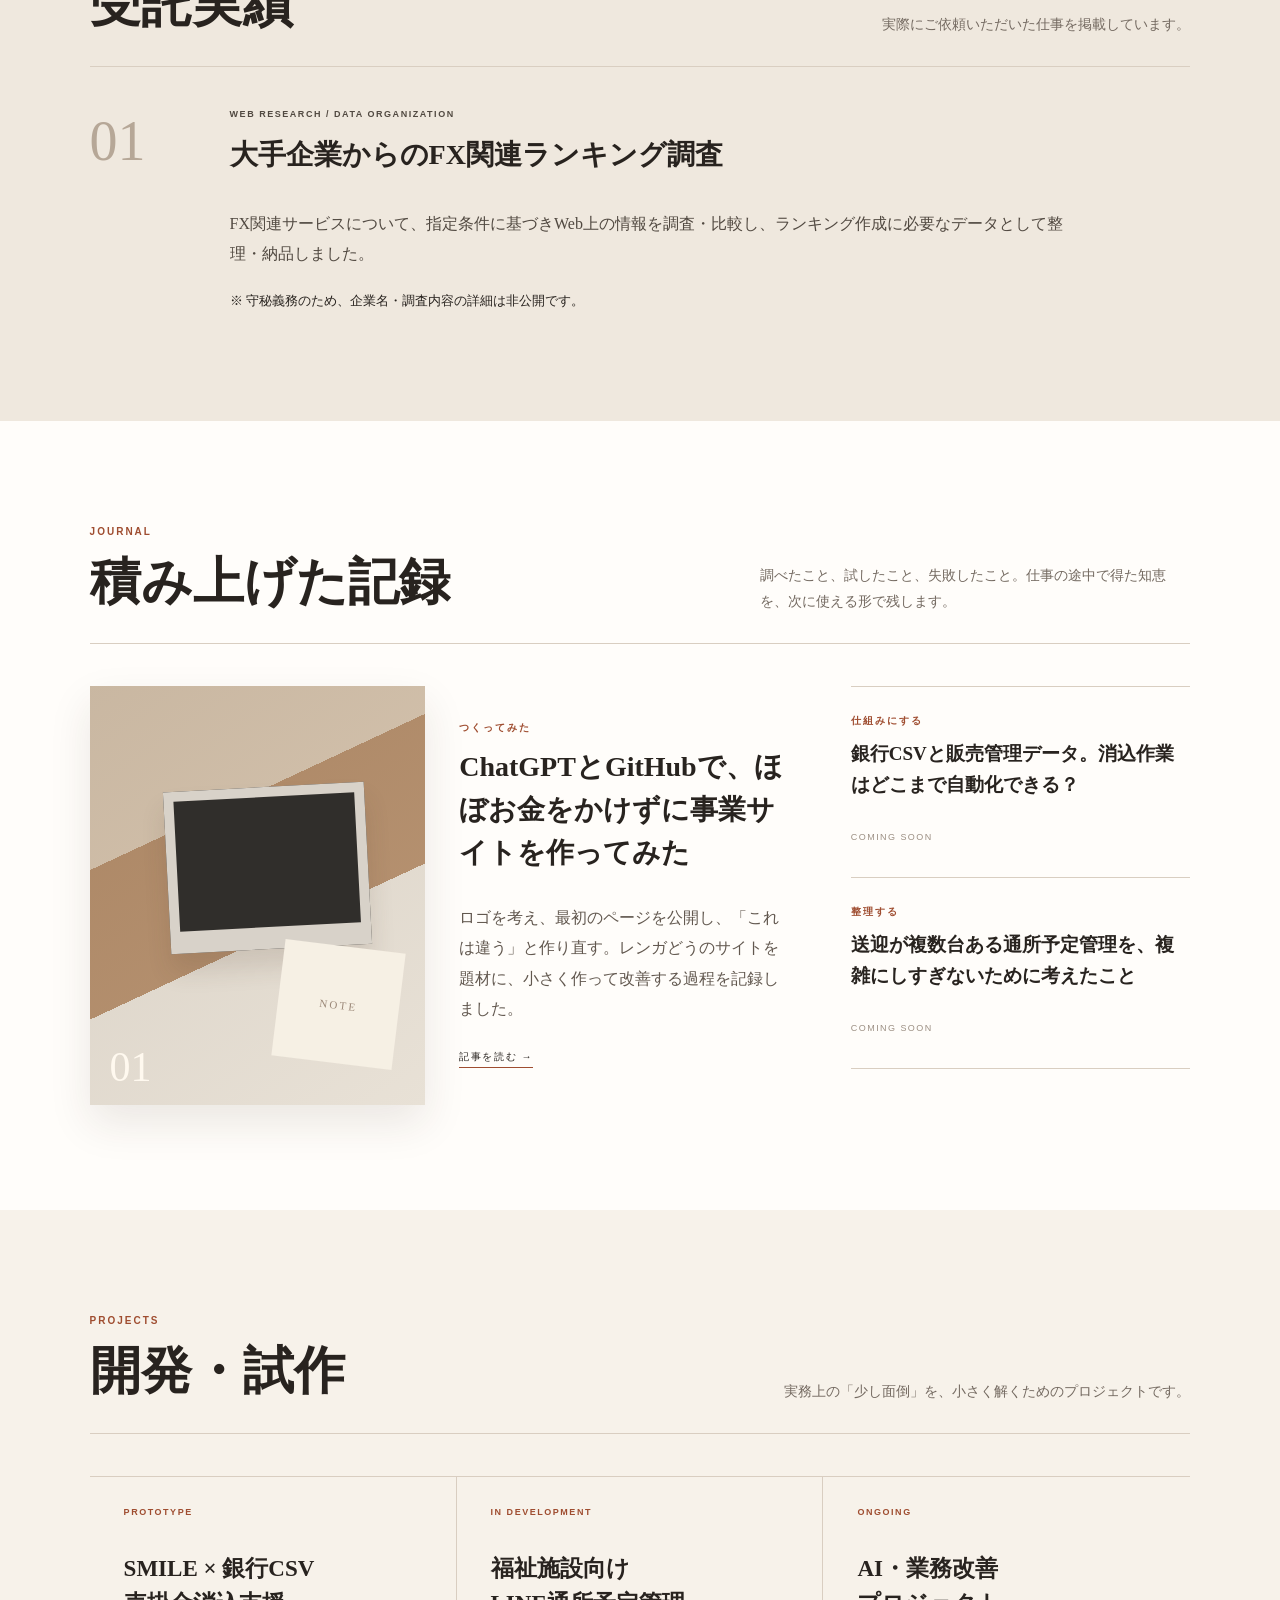
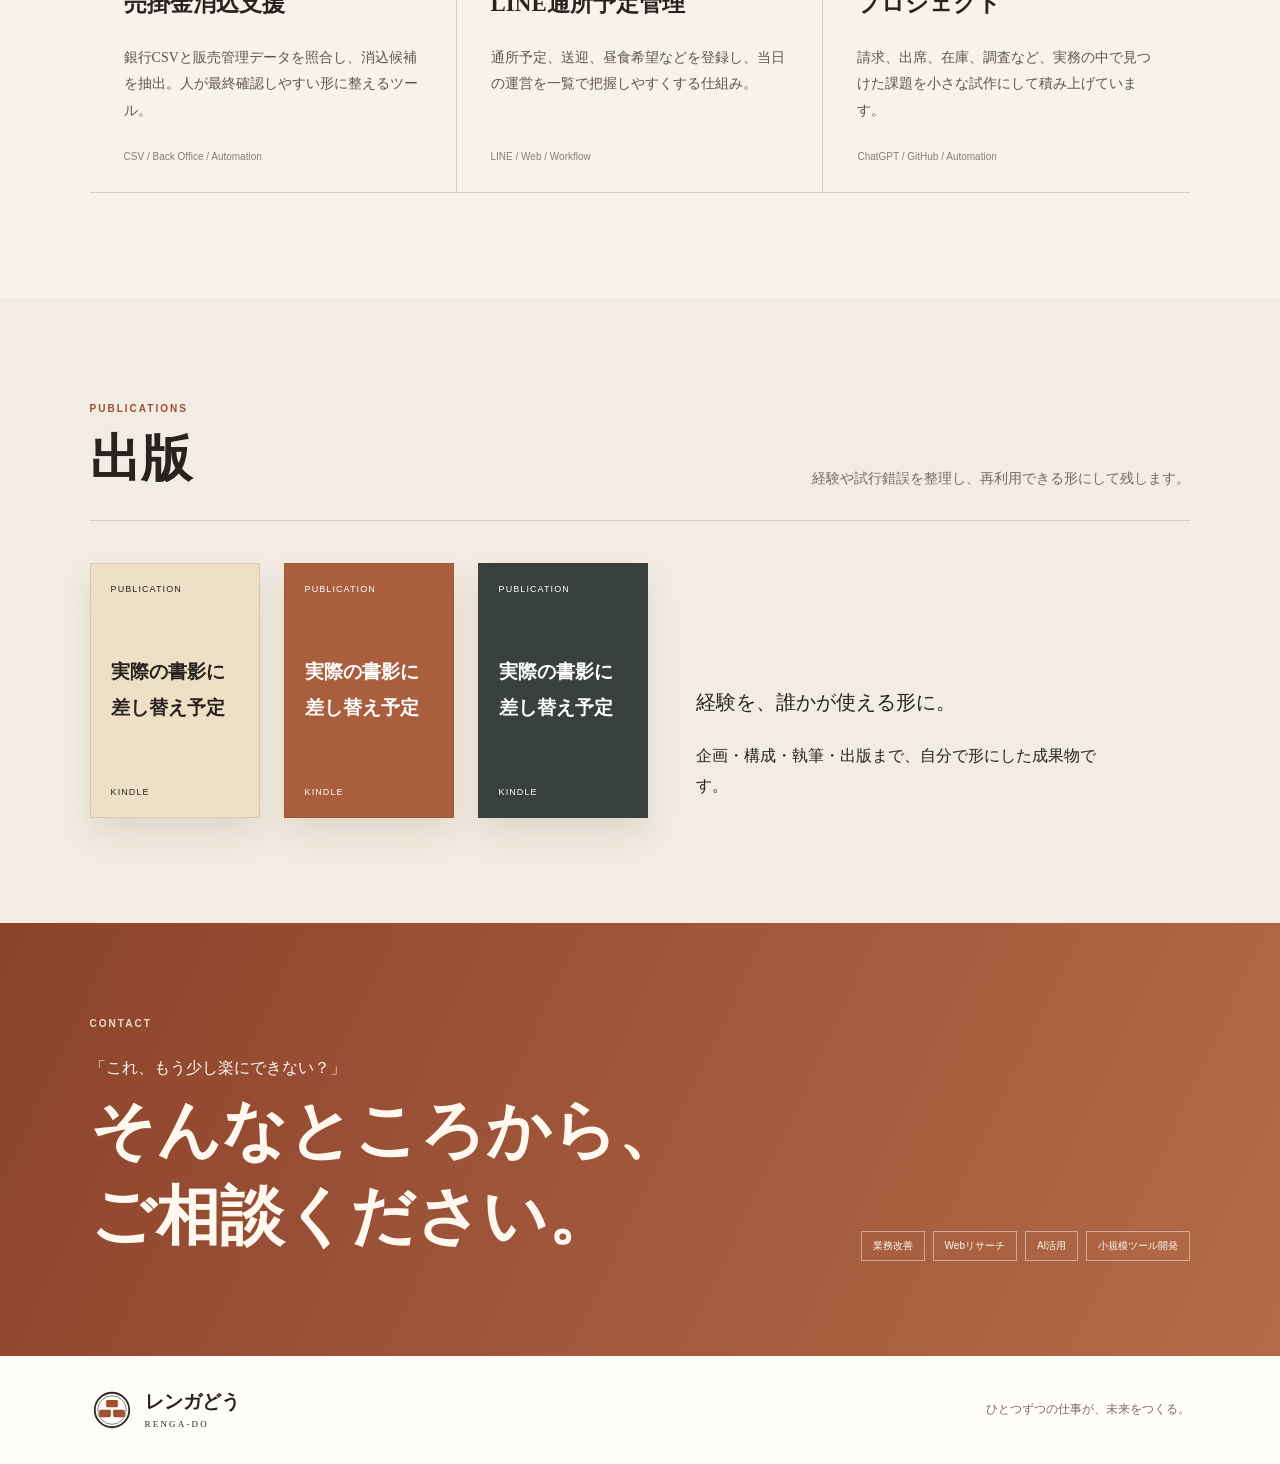
==== commit 54eeedaf: "Add real first journal article and refined homepage links" ====
--- a/index.html
+++ b/index.html
@@ -1,10 +1,10 @@
 <!doctype html>
 <html lang="ja"><head><meta charset="utf-8"><meta name="viewport" content="width=device-width,initial-scale=1"><title>レンガどう | 調べる。整理する。仕組みにする。</title><meta name="description" content="レンガどう。リサーチ、AI活用、業務改善、小さなシステム開発。"><link rel="stylesheet" href="styles.css"></head><body>
-<header class="site-header"><a class="brand" href="#top"><img src="assets/logo.svg" alt=""><span><b>レンガどう</b><small>RENGA-DO</small></span></a><nav><a href="#about">ABOUT</a><a href="#work">WORK</a><a href="#projects">PROJECTS</a><a href="#journal">JOURNAL</a><a href="#books">BOOKS</a><a href="#contact">CONTACT</a></nav></header>
-<main id="top"><section class="hero"><div class="hero-copy"><p class="eyebrow">RESEARCH × AI × DEVELOPMENT</p><h1>ひとつずつ、<br>積み上げる。</h1><p class="lead">レンガをひとつずつ積み上げるように、丁寧に着実に仕事を積み重ねる。調べ、整理し、必要なところだけを仕組みにする。そんな仕事をしています。</p><div class="hero-rule"></div><p class="tagline">調べる。整理する。仕組みにする。</p></div><figure class="hero-visual"><img src="assets/hero.svg" alt="レンガどうのメインビジュアル"></figure></section>
-<section id="about" class="section about-grid"><div><p class="label">ABOUT</p><h2>実務の困りごとを、<br>小さな仕組みに変える。</h2></div><div class="about-copy"><p>現場で出会う「面倒」「わかりにくい」「もっと楽にできそう」を起点に、Webリサーチ、生成AI、業務改善、小規模ツール開発に取り組んでいます。</p><p>大きなシステムを最初から作るのではなく、まず調べる。整理する。小さく試す。そして、使えるものだけを仕組みにして残します。</p></div></section>
+<header class="site-header"><a class="brand" href="#top"><img src="assets/logo.svg" alt="レンガどう"><span><b>レンガどう</b><small>RENGA-DO</small></span></a><nav><a href="#about">ABOUT</a><a href="#work">WORK</a><a href="#projects">PROJECTS</a><a href="#journal">JOURNAL</a><a href="#books">BOOKS</a><a href="#contact">CONTACT</a></nav></header>
+<main id="top"><section class="hero"><div class="hero-copy"><p class="eyebrow">RESEARCH × AI × DEVELOPMENT</p><h1>ひとつずつ、<br>積み上げる。</h1><p class="lead">日々の仕事や暮らしの中にある「やりたいけれど進まないこと」を、調べ、整理し、小さな仕組みとして形にします。</p><div class="hero-rule"></div><p class="tagline">調べる。整理する。仕組みにする。</p></div><figure class="hero-visual"><img src="assets/hero.svg" alt="レンガどうのメインビジュアル"></figure></section>
+<section id="about" class="section about-grid"><div><p class="label">ABOUT</p><h2>現場から、社会を<br>少しずつ良くしていく。</h2></div><div class="about-copy"><p>福祉、教育、地域、小さな事業。さまざまな現場で見えてきた課題を、まず丁寧に調べます。</p><p>複雑なことを分かりやすく整理し、必要なところだけを小さく仕組みにする。完成品だけではなく、そこへ至る試行錯誤も大切な資産だと考えています。</p></div></section>
 <section id="work" class="section work-section"><div class="section-head"><div><p class="label">CLIENT WORK</p><h2>受託実績</h2></div><p>実際にご依頼いただいた仕事を掲載しています。</p></div><article class="case-row"><div class="case-no">01</div><div><p class="case-type">WEB RESEARCH / DATA ORGANIZATION</p><h3>大手企業からのFX関連ランキング調査</h3><p>FX関連サービスについて、指定条件に基づきWeb上の情報を調査・比較し、ランキング作成に必要なデータとして整理・納品しました。</p><small>※ 守秘義務のため、企業名・調査内容の詳細は非公開です。</small></div></article></section>
+<section id="journal" class="section journal-section"><div class="section-head"><div><p class="label">JOURNAL</p><h2>積み上げた記録</h2></div><p>調べたこと、試したこと、失敗したこと。仕事の途中で得た知恵を、次に使える形で残します。</p></div><div class="journal-grid"><article class="journal-feature"><div class="journal-photo desk-photo"><span>01</span></div><div><p class="journal-cat">つくってみた</p><h3>ChatGPTとGitHubで、ほぼお金をかけずに事業サイトを作ってみた</h3><p>ロゴを考え、最初のページを公開し、「これは違う」と作り直す。レンガどうのサイトを題材に、小さく作って改善する過程を記録しました。</p><a href="journal/001-site-building.html">記事を読む →</a></div></article><div class="journal-side"><article><p class="journal-cat">仕組みにする</p><h3>銀行CSVと販売管理データ。消込作業はどこまで自動化できる？</h3><small>COMING SOON</small></article><article><p class="journal-cat">整理する</p><h3>送迎が複数台ある通所予定管理を、複雑にしすぎないために考えたこと</h3><small>COMING SOON</small></article></div></div></section>
 <section id="projects" class="section projects-section"><div class="section-head"><div><p class="label">PROJECTS</p><h2>開発・試作</h2></div><p>実務上の「少し面倒」を、小さく解くためのプロジェクトです。</p></div><div class="project-list"><article><div class="status">PROTOTYPE</div><h3>SMILE × 銀行CSV<br>売掛金消込支援</h3><p>銀行CSVと販売管理データを照合し、消込候補を抽出。人が最終確認しやすい形に整えるツール。</p><span>CSV / Back Office / Automation</span></article><article><div class="status">IN DEVELOPMENT</div><h3>福祉施設向け<br>LINE通所予定管理</h3><p>通所予定、送迎、昼食希望などを登録し、当日の運営を一覧で把握しやすくする仕組み。</p><span>LINE / Web / Workflow</span></article><article><div class="status">ONGOING</div><h3>AI・業務改善<br>プロジェクト</h3><p>請求、出席、在庫、調査など、実務の中で見つけた課題を小さな試作にして積み上げています。</p><span>ChatGPT / GitHub / Automation</span></article></div></section>
-<section id="journal" class="section journal-section"><div class="section-head"><div><p class="label">JOURNAL</p><h2>積み上げた記録</h2></div><p>調べたこと、試したこと、失敗したこと。仕事の途中で得た知恵を、次に使える形で残します。</p></div><div class="journal-grid"><article class="journal-feature"><div class="journal-photo desk-photo"><span>01</span></div><div><p class="journal-cat">つくってみた</p><h3>ChatGPTとGitHubで、ほぼお金をかけずに事業サイトを作ってみる</h3><p>レンガどうのサイトそのものを題材に、試作から公開、改善までの過程を記録します。</p><a href="#">READ JOURNAL →</a></div></article><div class="journal-side"><article><p class="journal-cat">仕組みにする</p><h3>銀行CSVと販売管理データ。消込作業はどこまで自動化できる？</h3><small>COMING SOON</small></article><article><p class="journal-cat">整理する</p><h3>送迎が複数台ある通所予定管理を、複雑にしすぎないために考えたこと</h3><small>COMING SOON</small></article></div></div></section>
 <section id="books" class="section publications-section"><div class="section-head"><div><p class="label">PUBLICATIONS</p><h2>出版</h2></div><p>経験や試行錯誤を整理し、再利用できる形にして残します。</p></div><div class="publication-strip"><div class="book mock1"><span>PUBLICATION</span><b>実際の書影に<br>差し替え予定</b><small>KINDLE</small></div><div class="book mock2"><span>PUBLICATION</span><b>実際の書影に<br>差し替え予定</b><small>KINDLE</small></div><div class="book mock3"><span>PUBLICATION</span><b>実際の書影に<br>差し替え予定</b><small>KINDLE</small></div><div class="publication-note"><p>経験を、誰かが使える形に。</p><p>企画・構成・執筆・出版まで、自分で形にした成果物です。</p></div></div></section>
 <section id="contact" class="contact-section"><div><p class="label light">CONTACT</p><p class="contact-kicker">「これ、もう少し楽にできない？」</p><h2>そんなところから、<br>ご相談ください。</h2></div><div class="contact-meta"><span>業務改善</span><span>Webリサーチ</span><span>AI活用</span><span>小規模ツール開発</span></div></section></main><footer><a class="brand" href="#top"><img src="assets/logo.svg" alt=""><span><b>レンガどう</b><small>RENGA-DO</small></span></a><p>ひとつずつの仕事が、未来をつくる。</p></footer></body></html>
--- a/styles.css
+++ b/styles.css
@@ -1 +1 @@
-:root{--paper:#f7f2ea;--white:#fffdfa;--ink:#28231f;--muted:#746a61;--line:#d9cec1;--brick:#9f4d30;--brick-dark:#6f3422;--sand:#e8ddcf;--deep:#2f2925}*{box-sizing:border-box}html{scroll-behavior:smooth}body{margin:0;background:var(--paper);color:var(--ink);font-family:"Hiragino Mincho ProN","Yu Mincho","YuMincho",serif;line-height:1.9;-webkit-font-smoothing:antialiased}a{color:inherit;text-decoration:none}img{display:block;max-width:100%}h1,h2,h3,p{margin-top:0}.site-header{height:86px;padding:0 clamp(22px,6vw,90px);display:flex;align-items:center;justify-content:space-between;position:sticky;top:0;background:rgba(247,242,234,.9);backdrop-filter:blur(12px);border-bottom:1px solid rgba(102,82,65,.12);z-index:20}.brand{display:flex;align-items:center;gap:11px}.brand img{width:46px;height:46px}.brand span{display:flex;flex-direction:column;line-height:1.2}.brand b{font-size:19px;font-weight:700;letter-spacing:.04em}.brand small{font:10px/1.3 Georgia,serif;letter-spacing:.24em;margin-top:5px}.site-header nav{display:flex;gap:30px;font:11px/1.2 Arial,sans-serif;letter-spacing:.12em}.site-header nav a{position:relative}.site-header nav a:after{content:"";position:absolute;left:0;right:100%;bottom:-7px;height:1px;background:var(--brick);transition:.2s}.site-header nav a:hover:after{right:0}.hero{min-height:720px;display:grid;grid-template-columns:minmax(0,.92fr) minmax(0,1.08fr);align-items:stretch}.hero-copy{padding:110px clamp(28px,7vw,110px) 90px;display:flex;flex-direction:column;justify-content:center}.eyebrow,.label{font:700 10px/1.4 Arial,sans-serif;letter-spacing:.22em;color:var(--brick);text-transform:uppercase}.hero h1{font-size:clamp(62px,7vw,104px);line-height:1.08;letter-spacing:.035em;margin:18px 0 30px;font-weight:600}.lead{font-size:16px;line-height:2.05;max-width:580px;color:#514941}.hero-rule{width:82px;height:1px;background:var(--brick);margin:28px 0 18px}.tagline{font-size:18px;letter-spacing:.06em}.hero-visual{margin:0;overflow:hidden;min-height:720px;background:#d8c6b1}.hero-visual img{width:100%;height:100%;object-fit:cover}.section{padding:110px clamp(28px,7vw,110px)}.section h2{font-size:clamp(34px,4vw,54px);line-height:1.35;font-weight:600;letter-spacing:.03em}.about-grid{display:grid;grid-template-columns:.9fr 1.1fr;gap:9vw;background:var(--white);border-top:1px solid var(--line);border-bottom:1px solid var(--line)}.about-copy{max-width:680px;padding-top:34px}.about-copy p{font-size:16px;color:#514941;margin-bottom:24px}.section-head{display:flex;align-items:end;justify-content:space-between;gap:40px;padding-bottom:28px;border-bottom:1px solid var(--line);margin-bottom:40px}.section-head h2{margin-bottom:0}.section-head>p{max-width:430px;margin:0;color:var(--muted);font-size:14px}.work-section{background:#efe8de}.case-row{display:grid;grid-template-columns:100px 1fr;gap:40px;padding:34px 0 8px;max-width:980px}.case-no{font:56px/1 Georgia,serif;color:#b6a797}.case-type{font:700 10px Arial,sans-serif;letter-spacing:.18em;color:var(--brick);margin-bottom:10px}.case-row h3{font-size:28px;line-height:1.5;margin-bottom:14px}.case-row p{color:#514941}.case-row small{color:#776e66}.projects-section{background:var(--paper)}.project-list{display:grid;grid-template-columns:repeat(3,1fr);border-top:1px solid var(--line);border-bottom:1px solid var(--line)}.project-list article{padding:30px 34px 34px;border-right:1px solid var(--line);min-height:330px;display:flex;flex-direction:column}.project-list article:last-child{border-right:0}.status{font:700 9px Arial,sans-serif;letter-spacing:.16em;color:var(--brick);margin-bottom:34px}.project-list h3{font-size:24px;line-height:1.55;margin-bottom:18px;font-weight:600}.project-list p{font-size:14px;color:#5f554c}.project-list span{margin-top:auto;font:11px Arial,sans-serif;color:#8b7d71;letter-spacing:.04em}.publications-section{background:#f5efe6}.publication-strip{display:grid;grid-template-columns:repeat(3,180px) minmax(260px,1fr);gap:26px;align-items:end}.book{height:270px;padding:22px;box-shadow:0 18px 35px rgba(60,40,24,.12);display:flex;flex-direction:column;justify-content:space-between;border:1px solid rgba(79,57,40,.15)}.book span,.book small{font:10px Arial,sans-serif;letter-spacing:.12em}.book b{font-size:22px;line-height:1.5}.mock1{background:#f0dfbf}.mock2{background:#a95e3e;color:white}.mock3{background:#38413d;color:white}.publication-note{padding:20px 0 12px 28px;max-width:460px}.publication-note p:first-child{font-size:21px}.publication-note p{color:#554b43}.publication-note small{color:#8d8076}.contact-section{padding:100px clamp(28px,7vw,110px);background:linear-gradient(115deg,#8c432c,#b46b49);color:#fff8ef;display:grid;grid-template-columns:1fr auto;gap:50px;align-items:end}.label.light{color:#f0d8c9}.contact-kicker{font-size:16px;margin:25px 0 6px}.contact-section h2{font-size:clamp(38px,5vw,66px);line-height:1.35;margin:0}.contact-meta{display:flex;flex-wrap:wrap;gap:9px;justify-content:flex-end;max-width:330px}.contact-meta span{border:1px solid rgba(255,255,255,.45);padding:7px 11px;font:11px Arial,sans-serif;letter-spacing:.05em}footer{padding:34px clamp(28px,7vw,110px);display:flex;justify-content:space-between;align-items:center;background:var(--white);border-top:1px solid var(--line)}footer p{margin:0;color:#786e65;font-size:12px}@media(max-width:900px){.site-header nav{display:none}.hero{grid-template-columns:1fr;min-height:auto}.hero-copy{padding:72px 28px 64px}.hero h1{font-size:58px}.hero-visual{min-height:430px}.about-grid{grid-template-columns:1fr;gap:18px}.about-copy{padding-top:0}.section{padding:76px 28px}.section-head{align-items:flex-start;flex-direction:column;gap:8px}.project-list{grid-template-columns:1fr}.project-list article{border-right:0;border-bottom:1px solid var(--line);min-height:auto}.project-list article:last-child{border-bottom:0}.publication-strip{grid-template-columns:repeat(3,1fr);gap:12px}.book{height:220px;padding:16px}.book b{font-size:17px}.publication-note{grid-column:1/-1;padding:28px 0 0}.contact-section{grid-template-columns:1fr;align-items:start}.contact-meta{justify-content:flex-start}.case-row{grid-template-columns:60px 1fr;gap:22px}.case-no{font-size:40px}}@media(max-width:560px){.site-header{height:72px;padding:0 18px}.brand img{width:40px;height:40px}.hero-copy{padding:56px 22px 50px}.hero h1{font-size:50px}.lead{font-size:15px}.hero-visual{min-height:330px}.section{padding:66px 22px}.section h2{font-size:34px}.case-row{grid-template-columns:1fr}.case-no{font-size:26px}.project-list h3{font-size:22px}.publication-strip{grid-template-columns:repeat(3,1fr);gap:7px}.book{height:180px;padding:12px}.book b{font-size:14px}.book span,.book small{font-size:8px}.contact-section{padding:72px 22px}.contact-section h2{font-size:42px}footer{padding:26px 22px;align-items:flex-start;gap:22px;flex-direction:column}}+:root{--paper:#f7f2ea;--white:#fffdfa;--ink:#28231f;--muted:#746a61;--line:#d9cec1;--brick:#9f4d30;--sand:#e8ddcf}*{box-sizing:border-box}html{scroll-behavior:smooth}body{margin:0;background:var(--paper);color:var(--ink);font-family:"Hiragino Mincho ProN","Yu Mincho",serif;line-height:1.9;-webkit-font-smoothing:antialiased}a{color:inherit;text-decoration:none}img{display:block;max-width:100%}h1,h2,h3,p{margin-top:0}.site-header{height:84px;padding:0 clamp(22px,6vw,90px);display:flex;align-items:center;justify-content:space-between;position:sticky;top:0;background:rgba(247,242,234,.94);backdrop-filter:blur(12px);border-bottom:1px solid rgba(102,82,65,.12);z-index:20}.brand{display:flex;align-items:center;gap:11px}.brand img{width:44px;height:44px}.brand span{display:flex;flex-direction:column;line-height:1.2}.brand b{font-size:19px}.brand small{font:9px Georgia;letter-spacing:.24em;margin-top:5px}.site-header nav{display:flex;gap:25px;font:10px Arial;letter-spacing:.12em}.hero{min-height:700px;display:grid;grid-template-columns:.92fr 1.08fr}.hero-copy{padding:105px clamp(28px,7vw,110px);display:flex;flex-direction:column;justify-content:center}.eyebrow,.label,.journal-cat{font:700 10px Arial;letter-spacing:.2em;color:var(--brick)}.hero h1{font-size:clamp(60px,7vw,100px);line-height:1.08;letter-spacing:.035em;margin:18px 0 30px;font-weight:600}.lead{font-size:16px;line-height:2.05;max-width:580px;color:#514941}.hero-rule{width:78px;height:1px;background:var(--brick);margin:26px 0 17px}.tagline{font-size:18px}.hero-visual{margin:0;overflow:hidden;min-height:700px;background:#d8c6b1}.hero-visual img{width:100%;height:100%;object-fit:cover}.section{padding:105px clamp(28px,7vw,110px)}.section h2{font-size:clamp(34px,4vw,52px);line-height:1.35;font-weight:600}.about-grid{display:grid;grid-template-columns:.9fr 1.1fr;gap:9vw;background:var(--white);border-block:1px solid var(--line)}.about-copy{max-width:680px;padding-top:34px}.about-copy p{color:#514941}.section-head{display:flex;align-items:end;justify-content:space-between;gap:40px;padding-bottom:27px;border-bottom:1px solid var(--line);margin-bottom:42px}.section-head h2{margin-bottom:0}.section-head>p{max-width:430px;margin:0;color:var(--muted);font-size:14px}.work-section{background:#efe8de}.case-row{display:grid;grid-template-columns:100px 1fr;gap:40px;max-width:980px}.case-no{font:56px Georgia;color:#b6a797}.case-type,.status{font:700 9px Arial;letter-spacing:.17em;color:var(--brick)}.case-row h3{font-size:28px}.case-row p{color:#514941}.projects-section{background:var(--paper)}.project-list{display:grid;grid-template-columns:repeat(3,1fr);border-block:1px solid var(--line)}.project-list article{padding:30px 34px;min-height:315px;display:flex;flex-direction:column;border-right:1px solid var(--line)}.project-list article:last-child{border:0}.status{margin-bottom:34px}.project-list h3{font-size:23px;line-height:1.55}.project-list p{font-size:14px;color:#5f554c}.project-list span{margin-top:auto;font:10px Arial;color:#8b7d71}.journal-section{background:var(--white)}.journal-grid{display:grid;grid-template-columns:1.35fr .65fr;gap:56px}.journal-feature{display:grid;grid-template-columns:1fr 1fr;gap:34px;align-items:center}.journal-photo{aspect-ratio:4/5;position:relative;overflow:hidden}.desk-photo{background:linear-gradient(145deg,rgba(53,40,31,.08),rgba(255,255,255,.08)),linear-gradient(155deg,#d6c3ac 0 32%,#b48d69 32% 58%,#e6ded2 58%);box-shadow:0 18px 40px rgba(57,40,27,.1)}.desk-photo:before{content:"";position:absolute;width:54%;height:31%;left:23%;top:24%;background:#302e2b;border:10px solid #d8d2c9;border-bottom-width:22px;transform:rotate(-3deg);box-shadow:0 18px 25px #4b342522}.desk-photo:after{content:"NOTE";position:absolute;width:36%;height:28%;right:8%;bottom:10%;background:#f6f0e4;transform:rotate(7deg);display:grid;place-items:center;font:11px Georgia;letter-spacing:.2em;color:#9b8878}.journal-photo span{position:absolute;z-index:2;left:20px;bottom:14px;font:42px Georgia;color:#fff9ef}.journal-feature h3{font-size:28px;line-height:1.55}.journal-feature>div:last-child>p:not(.journal-cat){color:#62584f}.journal-feature a{font:10px Arial;letter-spacing:.16em;border-bottom:1px solid var(--brick);padding-bottom:5px}.journal-side{border-top:1px solid var(--line)}.journal-side article{padding:27px 0;border-bottom:1px solid var(--line)}.journal-side h3{font-size:19px;line-height:1.65}.journal-side small{font:9px Arial;letter-spacing:.16em;color:#9b8e82}.publications-section{background:#f3ece2}.publication-strip{display:grid;grid-template-columns:repeat(3,170px) minmax(260px,1fr);gap:24px;align-items:end}.book{height:255px;padding:20px;display:flex;flex-direction:column;justify-content:space-between;border:1px solid rgba(79,57,40,.15);box-shadow:0 16px 30px rgba(60,40,24,.1)}.book span,.book small{font:9px Arial;letter-spacing:.12em}.book b{font-size:19px}.mock1{background:#eee0c6}.mock2{background:#a95e3e;color:white}.mock3{background:#38413d;color:white}.publication-note{padding-left:24px;max-width:430px}.publication-note p:first-child{font-size:20px}.contact-section{padding:95px clamp(28px,7vw,110px);background:linear-gradient(115deg,#8c432c,#b46b49);color:#fff8ef;display:grid;grid-template-columns:1fr auto;gap:50px;align-items:end}.label.light{color:#f0d8c9}.contact-kicker{margin:24px 0 5px}.contact-section h2{font-size:clamp(38px,5vw,64px);line-height:1.35;margin:0}.contact-meta{display:flex;flex-wrap:wrap;gap:8px;max-width:330px}.contact-meta span{border:1px solid #ffffff70;padding:7px 11px;font:10px Arial}footer{padding:32px clamp(28px,7vw,110px);display:flex;justify-content:space-between;align-items:center;background:var(--white)}footer p{margin:0;color:#786e65;font-size:12px}@media(max-width:900px){.site-header nav{display:none}.hero{grid-template-columns:1fr;min-height:auto}.hero-copy{padding:70px 28px}.hero h1{font-size:58px}.hero-visual{min-height:420px}.about-grid,.journal-grid{grid-template-columns:1fr}.about-copy{padding-top:0}.section{padding:76px 28px}.section-head{align-items:flex-start;flex-direction:column;gap:8px}.project-list{grid-template-columns:1fr}.project-list article{border-right:0;border-bottom:1px solid var(--line);min-height:auto}.journal-feature{grid-template-columns:1fr 1fr}.publication-strip{grid-template-columns:repeat(3,1fr)}.publication-note{grid-column:1/-1;padding:25px 0}.contact-section{grid-template-columns:1fr}}@media(max-width:560px){.site-header{height:70px;padding:0 18px}.brand img{width:38px;height:38px}.hero-copy{padding:54px 22px 48px}.hero h1{font-size:49px}.hero-visual{min-height:320px}.section{padding:64px 22px}.section h2{font-size:33px}.case-row,.journal-feature{grid-template-columns:1fr}.case-no{font-size:28px}.journal-photo{aspect-ratio:4/3}.journal-feature h3{font-size:24px}.publication-strip{gap:7px}.book{height:175px;padding:11px}.book b{font-size:13px}.book span,.book small{font-size:7px}.contact-section{padding:70px 22px}.contact-section h2{font-size:40px}footer{padding:25px 22px;flex-direction:column;align-items:flex-start;gap:20px}}
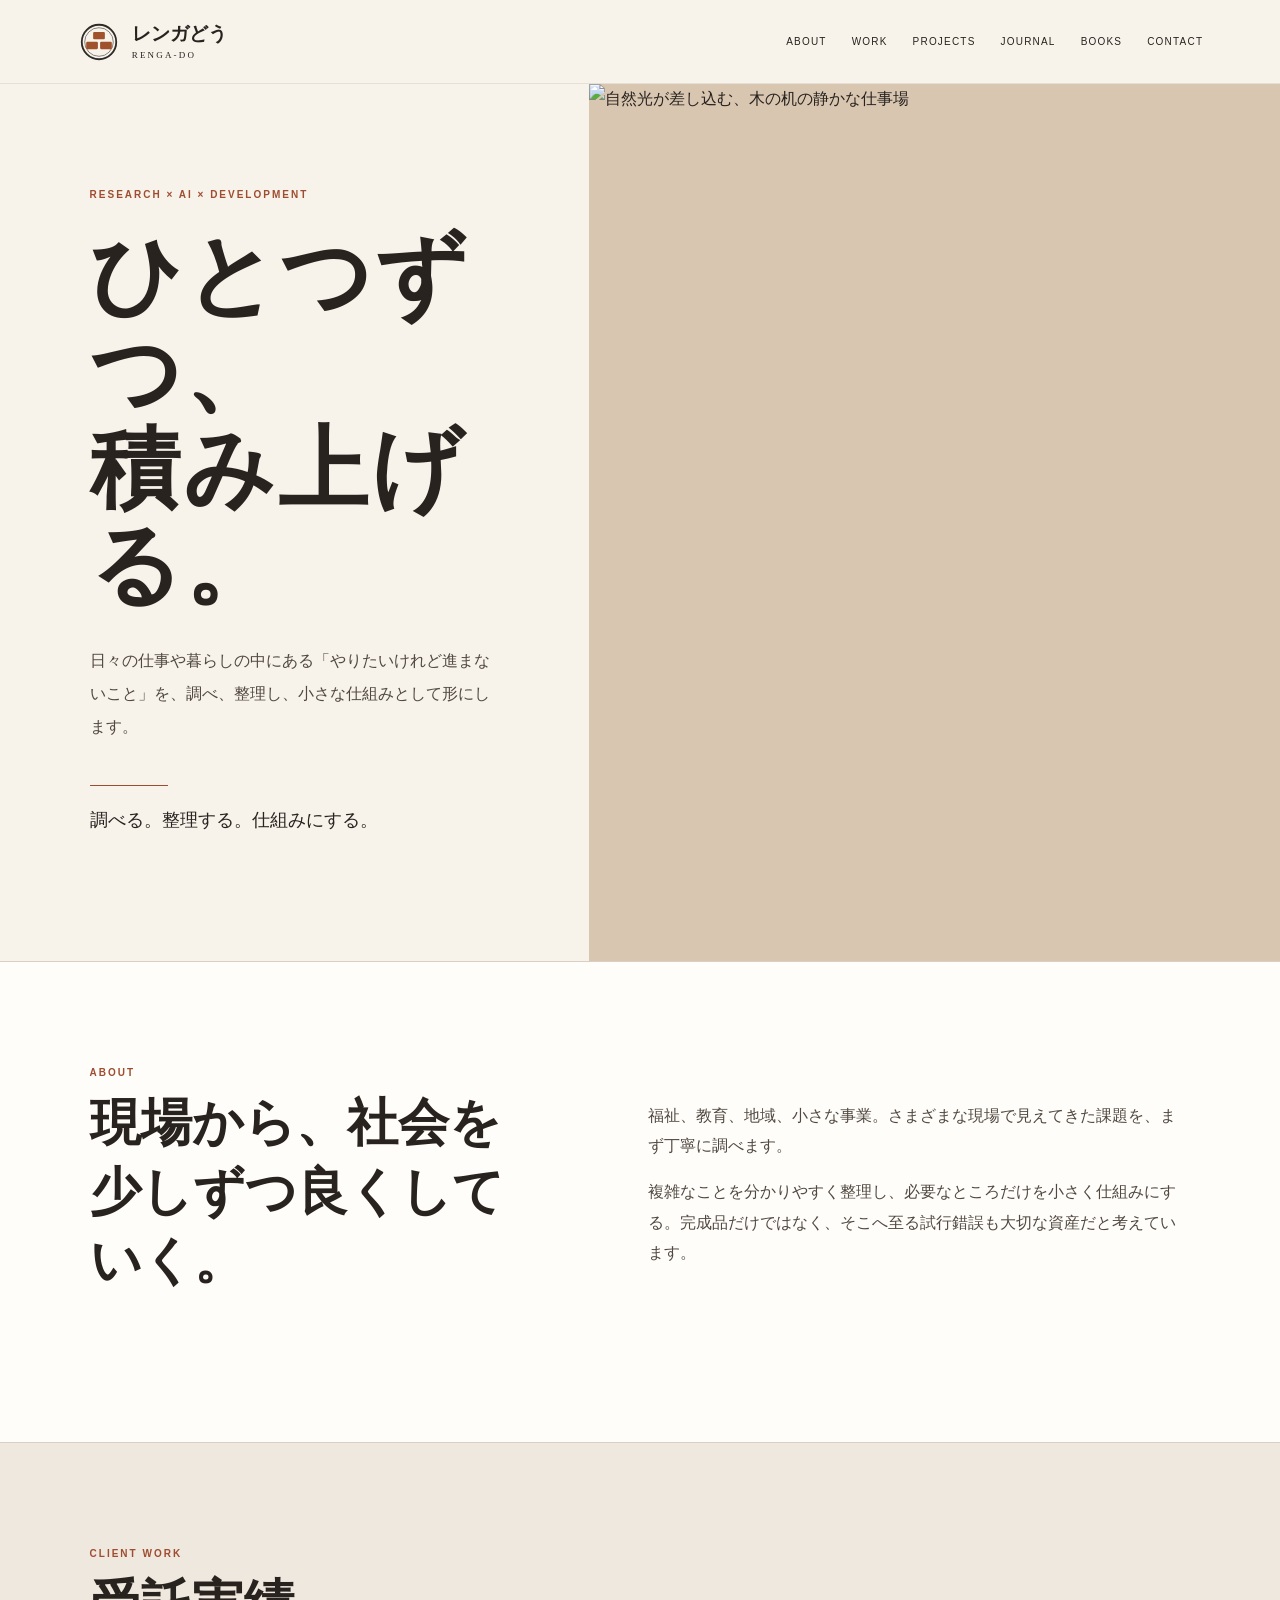
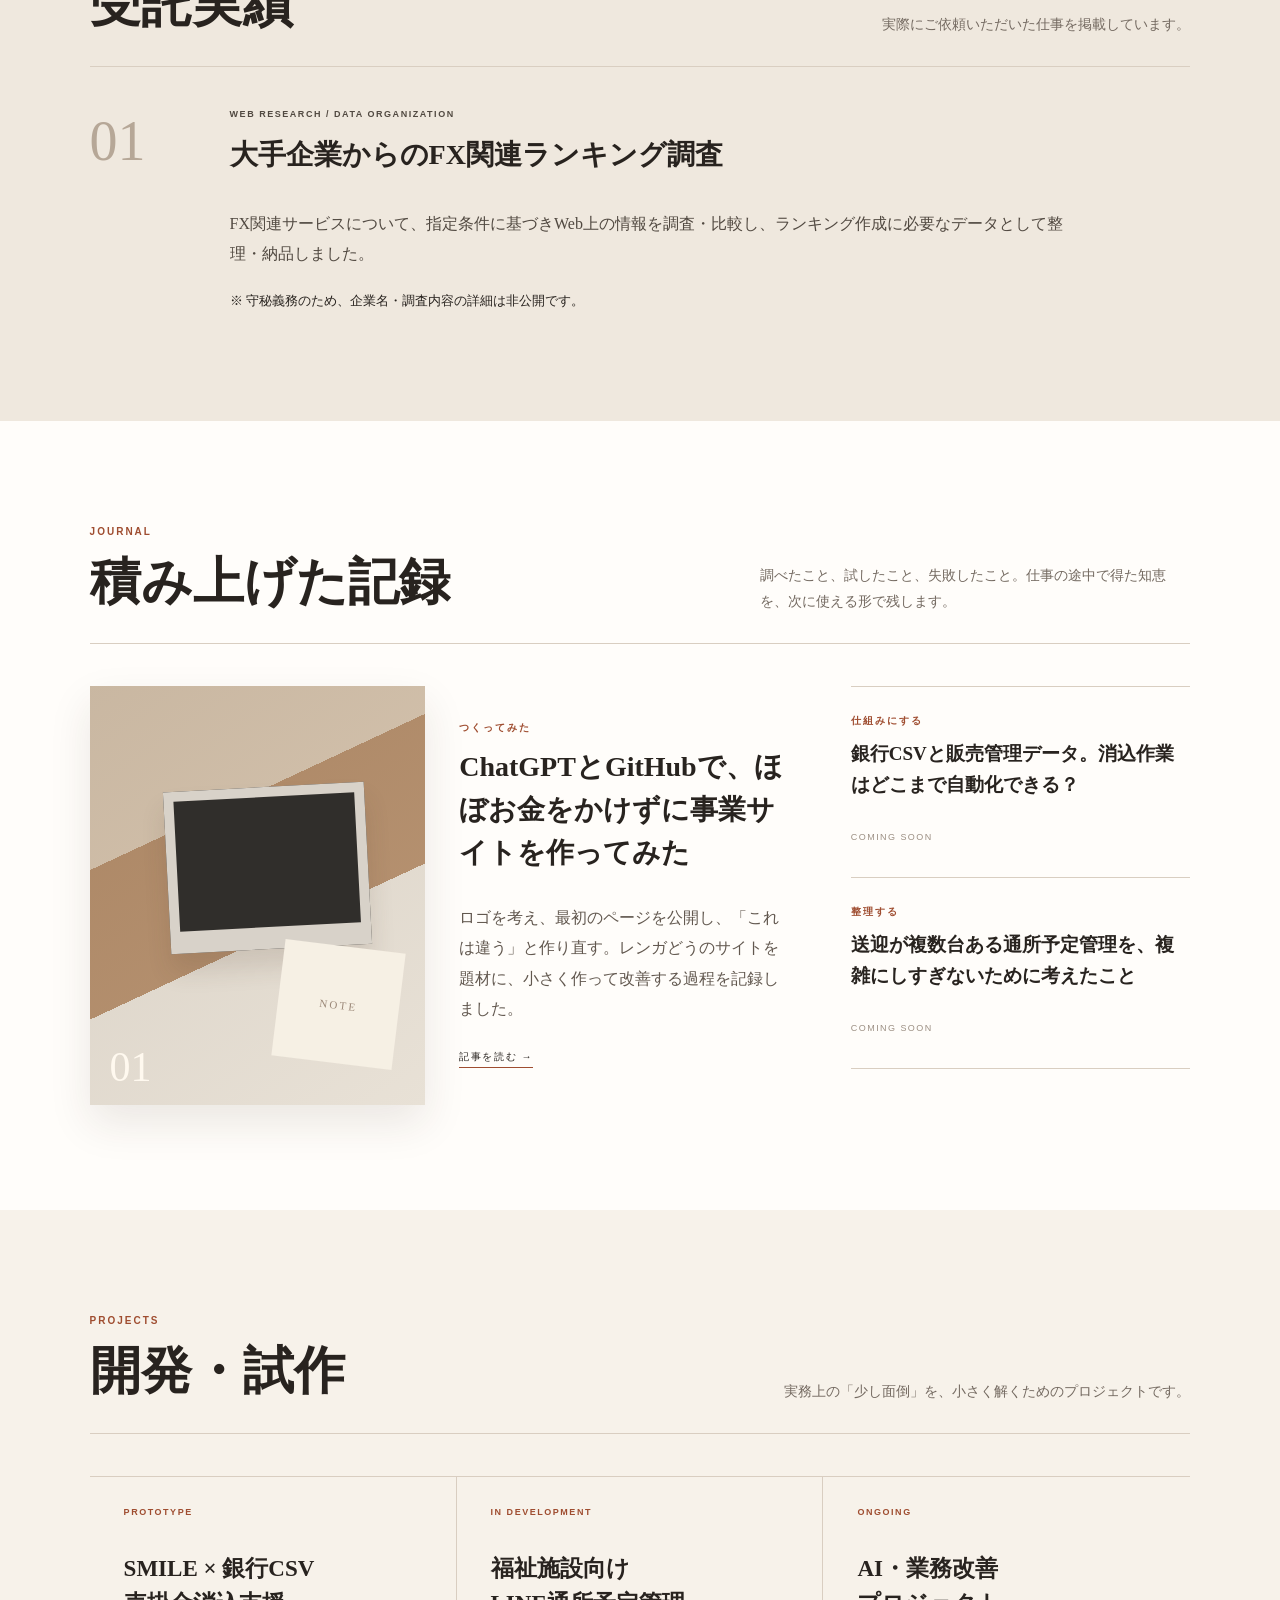
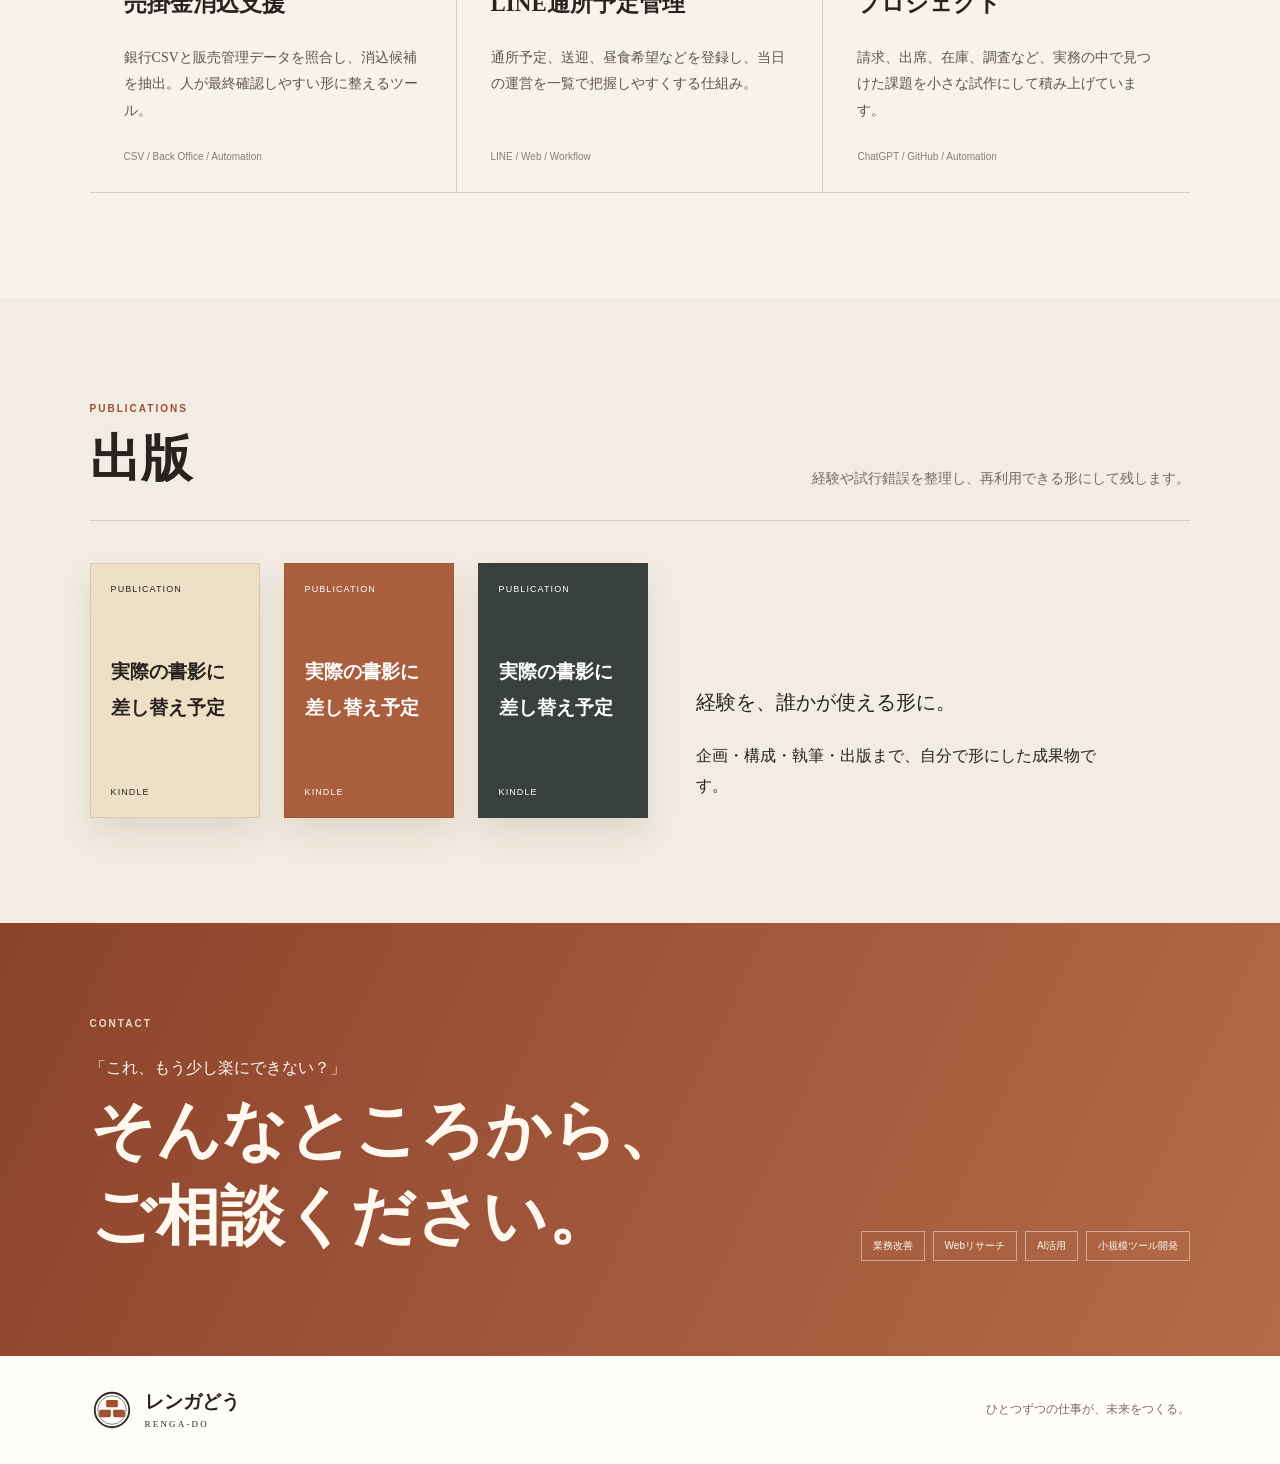
==== commit a68dae2f: "Use natural-light workspace photo in hero" ====
--- a/index.html
+++ b/index.html
@@ -1,7 +1,7 @@
 <!doctype html>
 <html lang="ja"><head><meta charset="utf-8"><meta name="viewport" content="width=device-width,initial-scale=1"><title>レンガどう | 調べる。整理する。仕組みにする。</title><meta name="description" content="レンガどう。リサーチ、AI活用、業務改善、小さなシステム開発。"><link rel="stylesheet" href="styles.css"></head><body>
 <header class="site-header"><a class="brand" href="#top"><img src="assets/logo.svg" alt="レンガどう"><span><b>レンガどう</b><small>RENGA-DO</small></span></a><nav><a href="#about">ABOUT</a><a href="#work">WORK</a><a href="#projects">PROJECTS</a><a href="#journal">JOURNAL</a><a href="#books">BOOKS</a><a href="#contact">CONTACT</a></nav></header>
-<main id="top"><section class="hero"><div class="hero-copy"><p class="eyebrow">RESEARCH × AI × DEVELOPMENT</p><h1>ひとつずつ、<br>積み上げる。</h1><p class="lead">日々の仕事や暮らしの中にある「やりたいけれど進まないこと」を、調べ、整理し、小さな仕組みとして形にします。</p><div class="hero-rule"></div><p class="tagline">調べる。整理する。仕組みにする。</p></div><figure class="hero-visual"><img src="assets/hero.svg" alt="レンガどうのメインビジュアル"></figure></section>
+<main id="top"><section class="hero"><div class="hero-copy"><p class="eyebrow">RESEARCH × AI × DEVELOPMENT</p><h1>ひとつずつ、<br>積み上げる。</h1><p class="lead">日々の仕事や暮らしの中にある「やりたいけれど進まないこと」を、調べ、整理し、小さな仕組みとして形にします。</p><div class="hero-rule"></div><p class="tagline">調べる。整理する。仕組みにする。</p></div><figure class="hero-visual"><img src="https://images.unsplash.com/photo-1759986452774-be47f7db2362?auto=format&fit=crop&fm=jpg&ixid=M3wxMjA3fDB8MHxwaG90by1wYWdlfHx8fGVufDB8fHx8fA%3D%3D&ixlib=rb-4.1.0&q=75&w=1800" alt="自然光が差し込む、木の机の静かな仕事場"></figure></section>
 <section id="about" class="section about-grid"><div><p class="label">ABOUT</p><h2>現場から、社会を<br>少しずつ良くしていく。</h2></div><div class="about-copy"><p>福祉、教育、地域、小さな事業。さまざまな現場で見えてきた課題を、まず丁寧に調べます。</p><p>複雑なことを分かりやすく整理し、必要なところだけを小さく仕組みにする。完成品だけではなく、そこへ至る試行錯誤も大切な資産だと考えています。</p></div></section>
 <section id="work" class="section work-section"><div class="section-head"><div><p class="label">CLIENT WORK</p><h2>受託実績</h2></div><p>実際にご依頼いただいた仕事を掲載しています。</p></div><article class="case-row"><div class="case-no">01</div><div><p class="case-type">WEB RESEARCH / DATA ORGANIZATION</p><h3>大手企業からのFX関連ランキング調査</h3><p>FX関連サービスについて、指定条件に基づきWeb上の情報を調査・比較し、ランキング作成に必要なデータとして整理・納品しました。</p><small>※ 守秘義務のため、企業名・調査内容の詳細は非公開です。</small></div></article></section>
 <section id="journal" class="section journal-section"><div class="section-head"><div><p class="label">JOURNAL</p><h2>積み上げた記録</h2></div><p>調べたこと、試したこと、失敗したこと。仕事の途中で得た知恵を、次に使える形で残します。</p></div><div class="journal-grid"><article class="journal-feature"><div class="journal-photo desk-photo"><span>01</span></div><div><p class="journal-cat">つくってみた</p><h3>ChatGPTとGitHubで、ほぼお金をかけずに事業サイトを作ってみた</h3><p>ロゴを考え、最初のページを公開し、「これは違う」と作り直す。レンガどうのサイトを題材に、小さく作って改善する過程を記録しました。</p><a href="journal/001-site-building.html">記事を読む →</a></div></article><div class="journal-side"><article><p class="journal-cat">仕組みにする</p><h3>銀行CSVと販売管理データ。消込作業はどこまで自動化できる？</h3><small>COMING SOON</small></article><article><p class="journal-cat">整理する</p><h3>送迎が複数台ある通所予定管理を、複雑にしすぎないために考えたこと</h3><small>COMING SOON</small></article></div></div></section>
--- a/styles.css
+++ b/styles.css
@@ -1 +1 @@
-:root{--paper:#f7f2ea;--white:#fffdfa;--ink:#28231f;--muted:#746a61;--line:#d9cec1;--brick:#9f4d30;--sand:#e8ddcf}*{box-sizing:border-box}html{scroll-behavior:smooth}body{margin:0;background:var(--paper);color:var(--ink);font-family:"Hiragino Mincho ProN","Yu Mincho",serif;line-height:1.9;-webkit-font-smoothing:antialiased}a{color:inherit;text-decoration:none}img{display:block;max-width:100%}h1,h2,h3,p{margin-top:0}.site-header{height:84px;padding:0 clamp(22px,6vw,90px);display:flex;align-items:center;justify-content:space-between;position:sticky;top:0;background:rgba(247,242,234,.94);backdrop-filter:blur(12px);border-bottom:1px solid rgba(102,82,65,.12);z-index:20}.brand{display:flex;align-items:center;gap:11px}.brand img{width:44px;height:44px}.brand span{display:flex;flex-direction:column;line-height:1.2}.brand b{font-size:19px}.brand small{font:9px Georgia;letter-spacing:.24em;margin-top:5px}.site-header nav{display:flex;gap:25px;font:10px Arial;letter-spacing:.12em}.hero{min-height:700px;display:grid;grid-template-columns:.92fr 1.08fr}.hero-copy{padding:105px clamp(28px,7vw,110px);display:flex;flex-direction:column;justify-content:center}.eyebrow,.label,.journal-cat{font:700 10px Arial;letter-spacing:.2em;color:var(--brick)}.hero h1{font-size:clamp(60px,7vw,100px);line-height:1.08;letter-spacing:.035em;margin:18px 0 30px;font-weight:600}.lead{font-size:16px;line-height:2.05;max-width:580px;color:#514941}.hero-rule{width:78px;height:1px;background:var(--brick);margin:26px 0 17px}.tagline{font-size:18px}.hero-visual{margin:0;overflow:hidden;min-height:700px;background:#d8c6b1}.hero-visual img{width:100%;height:100%;object-fit:cover}.section{padding:105px clamp(28px,7vw,110px)}.section h2{font-size:clamp(34px,4vw,52px);line-height:1.35;font-weight:600}.about-grid{display:grid;grid-template-columns:.9fr 1.1fr;gap:9vw;background:var(--white);border-block:1px solid var(--line)}.about-copy{max-width:680px;padding-top:34px}.about-copy p{color:#514941}.section-head{display:flex;align-items:end;justify-content:space-between;gap:40px;padding-bottom:27px;border-bottom:1px solid var(--line);margin-bottom:42px}.section-head h2{margin-bottom:0}.section-head>p{max-width:430px;margin:0;color:var(--muted);font-size:14px}.work-section{background:#efe8de}.case-row{display:grid;grid-template-columns:100px 1fr;gap:40px;max-width:980px}.case-no{font:56px Georgia;color:#b6a797}.case-type,.status{font:700 9px Arial;letter-spacing:.17em;color:var(--brick)}.case-row h3{font-size:28px}.case-row p{color:#514941}.projects-section{background:var(--paper)}.project-list{display:grid;grid-template-columns:repeat(3,1fr);border-block:1px solid var(--line)}.project-list article{padding:30px 34px;min-height:315px;display:flex;flex-direction:column;border-right:1px solid var(--line)}.project-list article:last-child{border:0}.status{margin-bottom:34px}.project-list h3{font-size:23px;line-height:1.55}.project-list p{font-size:14px;color:#5f554c}.project-list span{margin-top:auto;font:10px Arial;color:#8b7d71}.journal-section{background:var(--white)}.journal-grid{display:grid;grid-template-columns:1.35fr .65fr;gap:56px}.journal-feature{display:grid;grid-template-columns:1fr 1fr;gap:34px;align-items:center}.journal-photo{aspect-ratio:4/5;position:relative;overflow:hidden}.desk-photo{background:linear-gradient(145deg,rgba(53,40,31,.08),rgba(255,255,255,.08)),linear-gradient(155deg,#d6c3ac 0 32%,#b48d69 32% 58%,#e6ded2 58%);box-shadow:0 18px 40px rgba(57,40,27,.1)}.desk-photo:before{content:"";position:absolute;width:54%;height:31%;left:23%;top:24%;background:#302e2b;border:10px solid #d8d2c9;border-bottom-width:22px;transform:rotate(-3deg);box-shadow:0 18px 25px #4b342522}.desk-photo:after{content:"NOTE";position:absolute;width:36%;height:28%;right:8%;bottom:10%;background:#f6f0e4;transform:rotate(7deg);display:grid;place-items:center;font:11px Georgia;letter-spacing:.2em;color:#9b8878}.journal-photo span{position:absolute;z-index:2;left:20px;bottom:14px;font:42px Georgia;color:#fff9ef}.journal-feature h3{font-size:28px;line-height:1.55}.journal-feature>div:last-child>p:not(.journal-cat){color:#62584f}.journal-feature a{font:10px Arial;letter-spacing:.16em;border-bottom:1px solid var(--brick);padding-bottom:5px}.journal-side{border-top:1px solid var(--line)}.journal-side article{padding:27px 0;border-bottom:1px solid var(--line)}.journal-side h3{font-size:19px;line-height:1.65}.journal-side small{font:9px Arial;letter-spacing:.16em;color:#9b8e82}.publications-section{background:#f3ece2}.publication-strip{display:grid;grid-template-columns:repeat(3,170px) minmax(260px,1fr);gap:24px;align-items:end}.book{height:255px;padding:20px;display:flex;flex-direction:column;justify-content:space-between;border:1px solid rgba(79,57,40,.15);box-shadow:0 16px 30px rgba(60,40,24,.1)}.book span,.book small{font:9px Arial;letter-spacing:.12em}.book b{font-size:19px}.mock1{background:#eee0c6}.mock2{background:#a95e3e;color:white}.mock3{background:#38413d;color:white}.publication-note{padding-left:24px;max-width:430px}.publication-note p:first-child{font-size:20px}.contact-section{padding:95px clamp(28px,7vw,110px);background:linear-gradient(115deg,#8c432c,#b46b49);color:#fff8ef;display:grid;grid-template-columns:1fr auto;gap:50px;align-items:end}.label.light{color:#f0d8c9}.contact-kicker{margin:24px 0 5px}.contact-section h2{font-size:clamp(38px,5vw,64px);line-height:1.35;margin:0}.contact-meta{display:flex;flex-wrap:wrap;gap:8px;max-width:330px}.contact-meta span{border:1px solid #ffffff70;padding:7px 11px;font:10px Arial}footer{padding:32px clamp(28px,7vw,110px);display:flex;justify-content:space-between;align-items:center;background:var(--white)}footer p{margin:0;color:#786e65;font-size:12px}@media(max-width:900px){.site-header nav{display:none}.hero{grid-template-columns:1fr;min-height:auto}.hero-copy{padding:70px 28px}.hero h1{font-size:58px}.hero-visual{min-height:420px}.about-grid,.journal-grid{grid-template-columns:1fr}.about-copy{padding-top:0}.section{padding:76px 28px}.section-head{align-items:flex-start;flex-direction:column;gap:8px}.project-list{grid-template-columns:1fr}.project-list article{border-right:0;border-bottom:1px solid var(--line);min-height:auto}.journal-feature{grid-template-columns:1fr 1fr}.publication-strip{grid-template-columns:repeat(3,1fr)}.publication-note{grid-column:1/-1;padding:25px 0}.contact-section{grid-template-columns:1fr}}@media(max-width:560px){.site-header{height:70px;padding:0 18px}.brand img{width:38px;height:38px}.hero-copy{padding:54px 22px 48px}.hero h1{font-size:49px}.hero-visual{min-height:320px}.section{padding:64px 22px}.section h2{font-size:33px}.case-row,.journal-feature{grid-template-columns:1fr}.case-no{font-size:28px}.journal-photo{aspect-ratio:4/3}.journal-feature h3{font-size:24px}.publication-strip{gap:7px}.book{height:175px;padding:11px}.book b{font-size:13px}.book span,.book small{font-size:7px}.contact-section{padding:70px 22px}.contact-section h2{font-size:40px}footer{padding:25px 22px;flex-direction:column;align-items:flex-start;gap:20px}}+:root{--paper:#f7f2ea;--white:#fffdfa;--ink:#28231f;--muted:#746a61;--line:#d9cec1;--brick:#9f4d30;--sand:#e8ddcf}*{box-sizing:border-box}html{scroll-behavior:smooth}body{margin:0;background:var(--paper);color:var(--ink);font-family:"Hiragino Mincho ProN","Yu Mincho",serif;line-height:1.9;-webkit-font-smoothing:antialiased}a{color:inherit;text-decoration:none}img{display:block;max-width:100%}h1,h2,h3,p{margin-top:0}.site-header{height:84px;padding:0 clamp(22px,6vw,90px);display:flex;align-items:center;justify-content:space-between;position:sticky;top:0;background:rgba(247,242,234,.94);backdrop-filter:blur(12px);border-bottom:1px solid rgba(102,82,65,.12);z-index:20}.brand{display:flex;align-items:center;gap:11px}.brand img{width:44px;height:44px}.brand span{display:flex;flex-direction:column;line-height:1.2}.brand b{font-size:19px}.brand small{font:9px Georgia;letter-spacing:.24em;margin-top:5px}.site-header nav{display:flex;gap:25px;font:10px Arial;letter-spacing:.12em}.hero{min-height:700px;display:grid;grid-template-columns:.92fr 1.08fr}.hero-copy{padding:105px clamp(28px,7vw,110px);display:flex;flex-direction:column;justify-content:center}.eyebrow,.label,.journal-cat{font:700 10px Arial;letter-spacing:.2em;color:var(--brick)}.hero h1{font-size:clamp(60px,7vw,100px);line-height:1.08;letter-spacing:.035em;margin:18px 0 30px;font-weight:600}.lead{font-size:16px;line-height:2.05;max-width:580px;color:#514941}.hero-rule{width:78px;height:1px;background:var(--brick);margin:26px 0 17px}.tagline{font-size:18px}.hero-visual{margin:0;overflow:hidden;min-height:700px;background:#d8c6b1}.hero-visual img{width:100%;height:100%;object-fit:cover}.section{padding:105px clamp(28px,7vw,110px)}.section h2{font-size:clamp(34px,4vw,52px);line-height:1.35;font-weight:600}.about-grid{display:grid;grid-template-columns:.9fr 1.1fr;gap:9vw;background:var(--white);border-block:1px solid var(--line)}.about-copy{max-width:680px;padding-top:34px}.about-copy p{color:#514941}.section-head{display:flex;align-items:end;justify-content:space-between;gap:40px;padding-bottom:27px;border-bottom:1px solid var(--line);margin-bottom:42px}.section-head h2{margin-bottom:0}.section-head>p{max-width:430px;margin:0;color:var(--muted);font-size:14px}.work-section{background:#efe8de}.case-row{display:grid;grid-template-columns:100px 1fr;gap:40px;max-width:980px}.case-no{font:56px Georgia;color:#b6a797}.case-type,.status{font:700 9px Arial;letter-spacing:.17em;color:var(--brick)}.case-row h3{font-size:28px}.case-row p{color:#514941}.projects-section{background:var(--paper)}.project-list{display:grid;grid-template-columns:repeat(3,1fr);border-block:1px solid var(--line)}.project-list article{padding:30px 34px;min-height:315px;display:flex;flex-direction:column;border-right:1px solid var(--line)}.project-list article:last-child{border:0}.status{margin-bottom:34px}.project-list h3{font-size:23px;line-height:1.55}.project-list p{font-size:14px;color:#5f554c}.project-list span{margin-top:auto;font:10px Arial;color:#8b7d71}.journal-section{background:var(--white)}.journal-grid{display:grid;grid-template-columns:1.35fr .65fr;gap:56px}.journal-feature{display:grid;grid-template-columns:1fr 1fr;gap:34px;align-items:center}.journal-photo{aspect-ratio:4/5;position:relative;overflow:hidden}.desk-photo{background:linear-gradient(145deg,rgba(53,40,31,.08),rgba(255,255,255,.08)),linear-gradient(155deg,#d6c3ac 0 32%,#b48d69 32% 58%,#e6ded2 58%);box-shadow:0 18px 40px rgba(57,40,27,.1)}.desk-photo:before{content:"";position:absolute;width:54%;height:31%;left:23%;top:24%;background:#302e2b;border:10px solid #d8d2c9;border-bottom-width:22px;transform:rotate(-3deg);box-shadow:0 18px 25px #4b342522}.desk-photo:after{content:"NOTE";position:absolute;width:36%;height:28%;right:8%;bottom:10%;background:#f6f0e4;transform:rotate(7deg);display:grid;place-items:center;font:11px Georgia;letter-spacing:.2em;color:#9b8878}.journal-photo span{position:absolute;z-index:2;left:20px;bottom:14px;font:42px Georgia;color:#fff9ef}.journal-feature h3{font-size:28px;line-height:1.55}.journal-feature>div:last-child>p:not(.journal-cat){color:#62584f}.journal-feature a{font:10px Arial;letter-spacing:.16em;border-bottom:1px solid var(--brick);padding-bottom:5px}.journal-side{border-top:1px solid var(--line)}.journal-side article{padding:27px 0;border-bottom:1px solid var(--line)}.journal-side h3{font-size:19px;line-height:1.65}.journal-side small{font:9px Arial;letter-spacing:.16em;color:#9b8e82}.publications-section{background:#f3ece2}.publication-strip{display:grid;grid-template-columns:repeat(3,170px) minmax(260px,1fr);gap:24px;align-items:end}.book{height:255px;padding:20px;display:flex;flex-direction:column;justify-content:space-between;border:1px solid rgba(79,57,40,.15);box-shadow:0 16px 30px rgba(60,40,24,.1)}.book span,.book small{font:9px Arial;letter-spacing:.12em}.book b{font-size:19px}.mock1{background:#eee0c6}.mock2{background:#a95e3e;color:white}.mock3{background:#38413d;color:white}.publication-note{padding-left:24px;max-width:430px}.publication-note p:first-child{font-size:20px}.contact-section{padding:95px clamp(28px,7vw,110px);background:linear-gradient(115deg,#8c432c,#b46b49);color:#fff8ef;display:grid;grid-template-columns:1fr auto;gap:50px;align-items:end}.label.light{color:#f0d8c9}.contact-kicker{margin:24px 0 5px}.contact-section h2{font-size:clamp(38px,5vw,64px);line-height:1.35;margin:0}.contact-meta{display:flex;flex-wrap:wrap;gap:8px;max-width:330px}.contact-meta span{border:1px solid #ffffff70;padding:7px 11px;font:10px Arial}.journal-article{background:var(--white);min-height:70vh}.article-head{padding:110px max(24px,calc((100vw - 900px)/2)) 80px;background:var(--paper);border-bottom:1px solid var(--line)}.article-date{font:11px Georgia;color:var(--muted);letter-spacing:.08em;margin:22px 0}.article-head h1{font-size:clamp(40px,6vw,72px);line-height:1.35;font-weight:600;letter-spacing:.025em;margin-bottom:34px}.article-lead{max-width:760px;font-size:17px;line-height:2.1;color:#5b5149}.article-body{max-width:760px;margin:auto;padding:80px 24px 110px}.article-body h2{font-size:28px;line-height:1.55;margin:64px 0 22px}.article-body h2:first-child{margin-top:0}.article-body p{font-size:16px;line-height:2.15;color:#4f4740;margin-bottom:24px}.article-body blockquote{margin:58px 0;padding:30px 0;border-block:1px solid var(--line);font-size:30px;text-align:center;letter-spacing:.08em;color:var(--brick)}.article-back{margin-top:70px;padding-top:24px;border-top:1px solid var(--line);font-size:13px;color:var(--brick)}footer{padding:32px clamp(28px,7vw,110px);display:flex;justify-content:space-between;align-items:center;background:var(--white)}footer p{margin:0;color:#786e65;font-size:12px}@media(max-width:900px){.site-header nav{display:none}.hero{grid-template-columns:1fr;min-height:auto}.hero-copy{padding:70px 28px}.hero h1{font-size:58px}.hero-visual{min-height:420px}.about-grid,.journal-grid{grid-template-columns:1fr}.about-copy{padding-top:0}.section{padding:76px 28px}.section-head{align-items:flex-start;flex-direction:column;gap:8px}.project-list{grid-template-columns:1fr}.project-list article{border-right:0;border-bottom:1px solid var(--line);min-height:auto}.journal-feature{grid-template-columns:1fr 1fr}.publication-strip{grid-template-columns:repeat(3,1fr)}.publication-note{grid-column:1/-1;padding:25px 0}.contact-section{grid-template-columns:1fr}}@media(max-width:560px){.site-header{height:70px;padding:0 18px}.brand img{width:38px;height:38px}.hero-copy{padding:54px 22px 48px}.hero h1{font-size:49px}.hero-visual{min-height:320px}.section{padding:64px 22px}.section h2{font-size:33px}.case-row,.journal-feature{grid-template-columns:1fr}.case-no{font-size:28px}.journal-photo{aspect-ratio:4/3}.journal-feature h3{font-size:24px}.publication-strip{gap:7px}.book{height:175px;padding:11px}.book b{font-size:13px}.book span,.book small{font-size:7px}.contact-section{padding:70px 22px}.contact-section h2{font-size:40px}.article-head{padding:72px 22px 54px}.article-head h1{font-size:39px}.article-lead{font-size:15px}.article-body{padding:55px 22px 80px}.article-body h2{font-size:24px}.article-body p{font-size:15px}.article-body blockquote{font-size:24px}footer{padding:25px 22px;flex-direction:column;align-items:flex-start;gap:20px}}
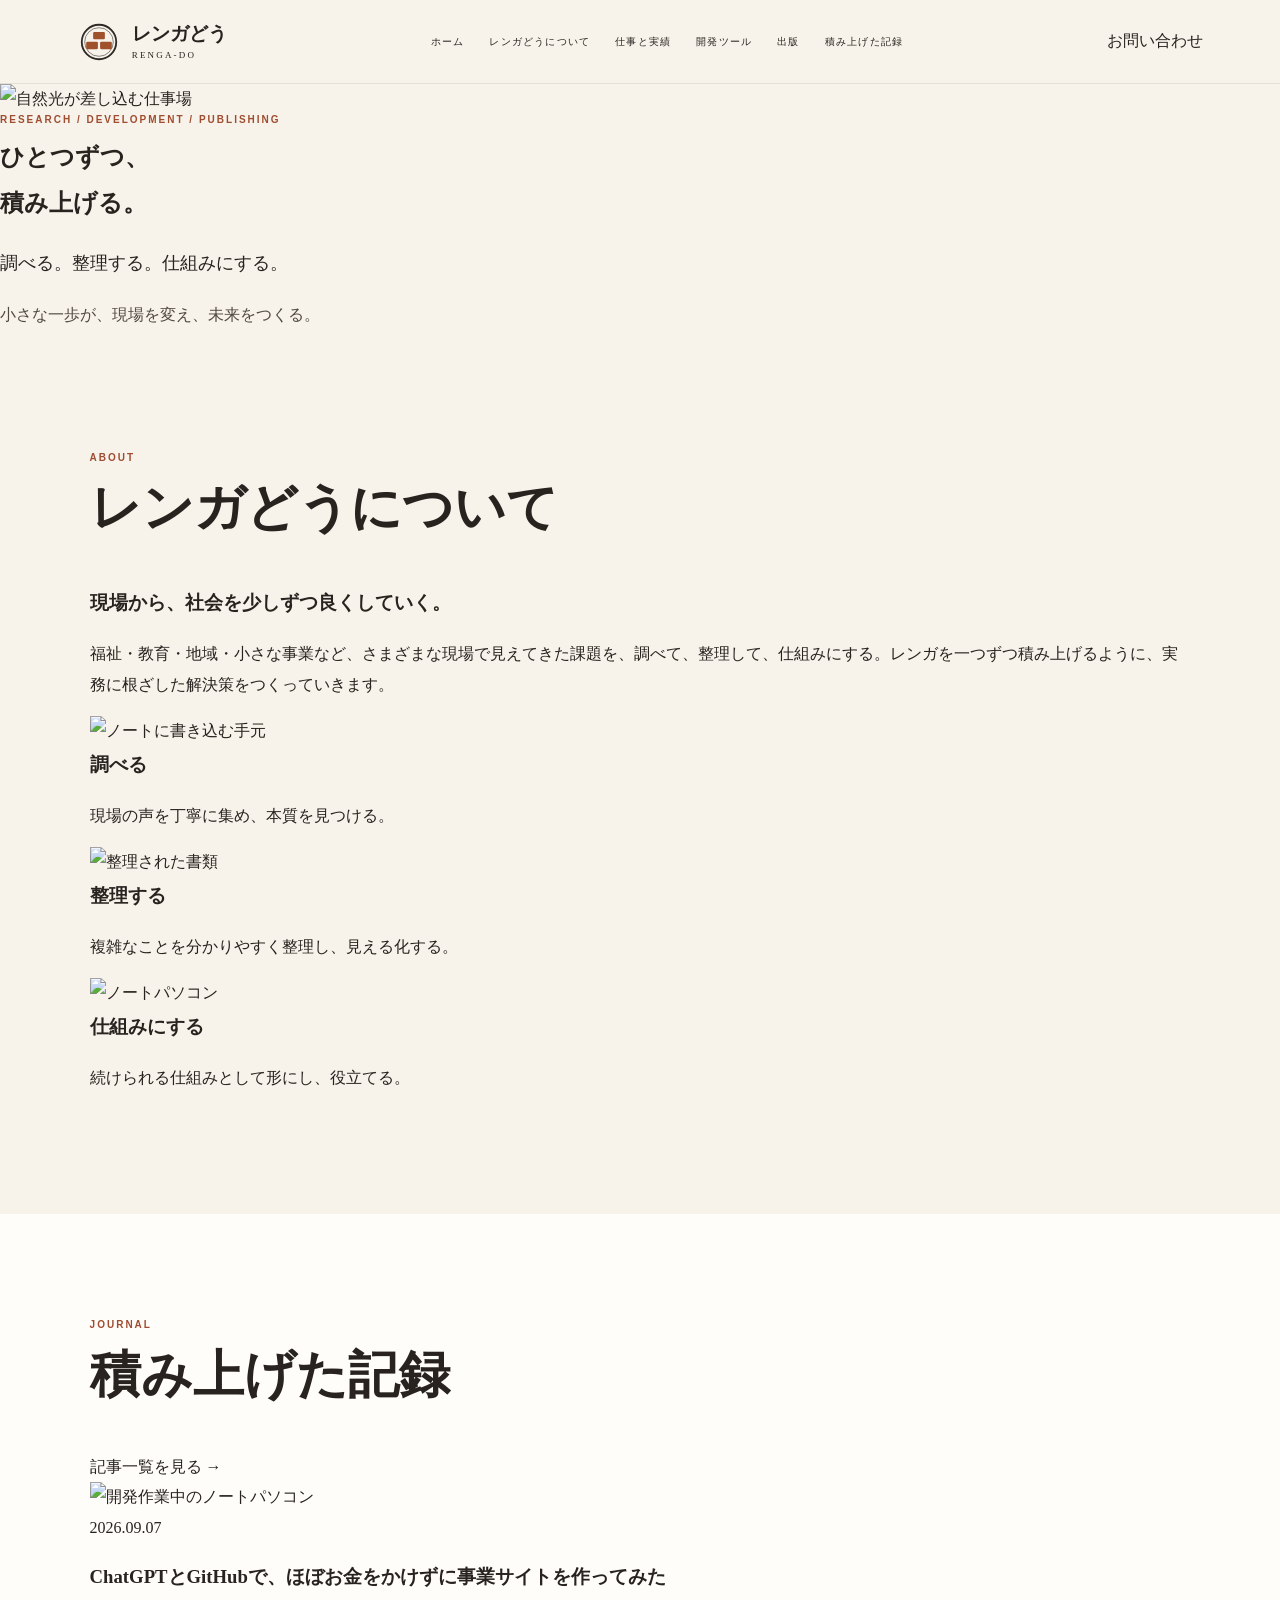
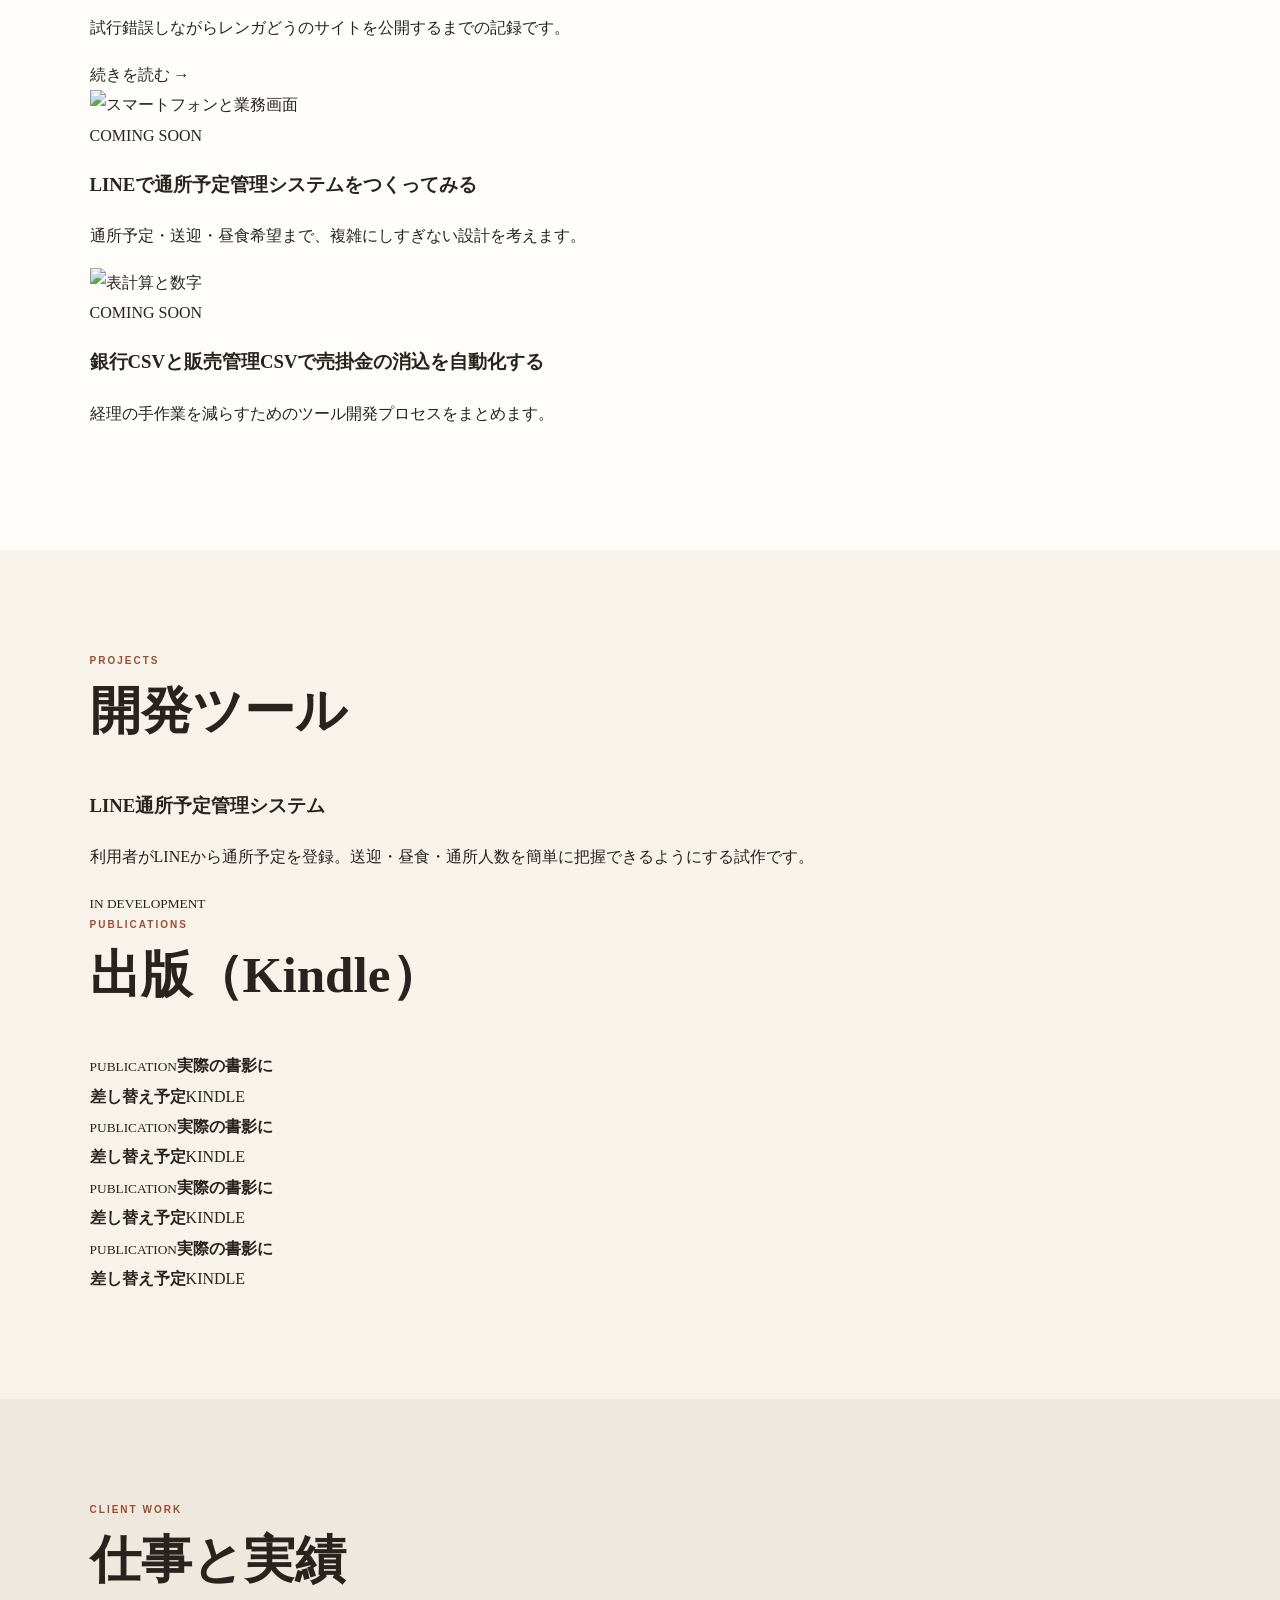
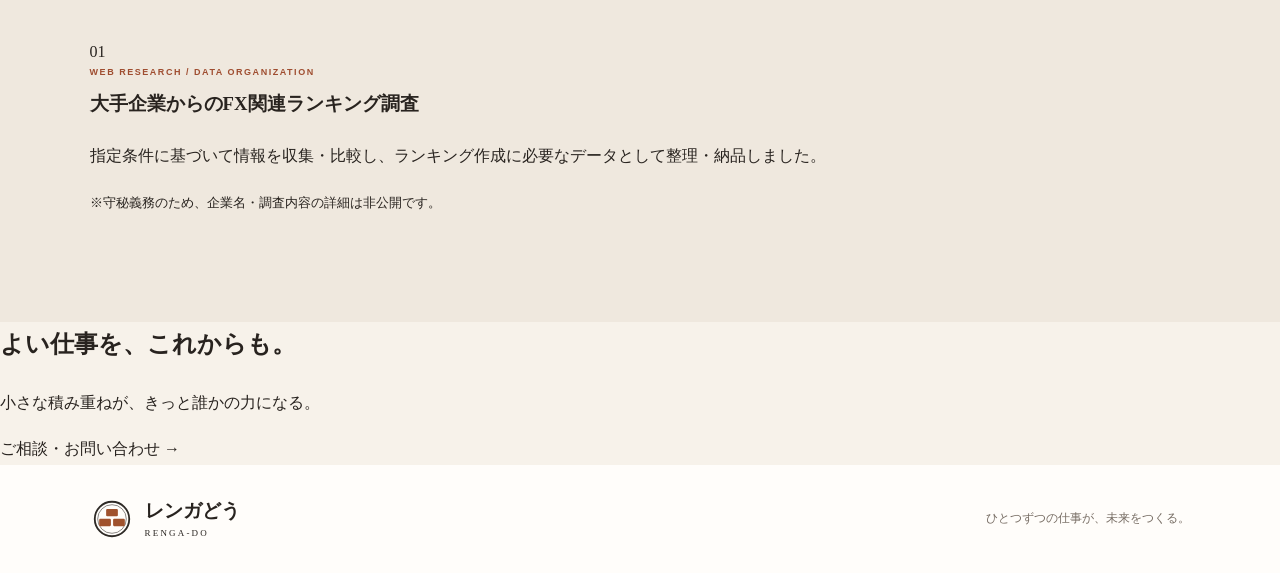
==== commit 240eb93f: "Rebuild homepage to match approved visual direction" ====
--- a/index.html
+++ b/index.html
@@ -1,10 +1,83 @@
 <!doctype html>
-<html lang="ja"><head><meta charset="utf-8"><meta name="viewport" content="width=device-width,initial-scale=1"><title>レンガどう | 調べる。整理する。仕組みにする。</title><meta name="description" content="レンガどう。リサーチ、AI活用、業務改善、小さなシステム開発。"><link rel="stylesheet" href="styles.css"></head><body>
-<header class="site-header"><a class="brand" href="#top"><img src="assets/logo.svg" alt="レンガどう"><span><b>レンガどう</b><small>RENGA-DO</small></span></a><nav><a href="#about">ABOUT</a><a href="#work">WORK</a><a href="#projects">PROJECTS</a><a href="#journal">JOURNAL</a><a href="#books">BOOKS</a><a href="#contact">CONTACT</a></nav></header>
-<main id="top"><section class="hero"><div class="hero-copy"><p class="eyebrow">RESEARCH × AI × DEVELOPMENT</p><h1>ひとつずつ、<br>積み上げる。</h1><p class="lead">日々の仕事や暮らしの中にある「やりたいけれど進まないこと」を、調べ、整理し、小さな仕組みとして形にします。</p><div class="hero-rule"></div><p class="tagline">調べる。整理する。仕組みにする。</p></div><figure class="hero-visual"><img src="https://images.unsplash.com/photo-1759986452774-be47f7db2362?auto=format&fit=crop&fm=jpg&ixid=M3wxMjA3fDB8MHxwaG90by1wYWdlfHx8fGVufDB8fHx8fA%3D%3D&ixlib=rb-4.1.0&q=75&w=1800" alt="自然光が差し込む、木の机の静かな仕事場"></figure></section>
-<section id="about" class="section about-grid"><div><p class="label">ABOUT</p><h2>現場から、社会を<br>少しずつ良くしていく。</h2></div><div class="about-copy"><p>福祉、教育、地域、小さな事業。さまざまな現場で見えてきた課題を、まず丁寧に調べます。</p><p>複雑なことを分かりやすく整理し、必要なところだけを小さく仕組みにする。完成品だけではなく、そこへ至る試行錯誤も大切な資産だと考えています。</p></div></section>
-<section id="work" class="section work-section"><div class="section-head"><div><p class="label">CLIENT WORK</p><h2>受託実績</h2></div><p>実際にご依頼いただいた仕事を掲載しています。</p></div><article class="case-row"><div class="case-no">01</div><div><p class="case-type">WEB RESEARCH / DATA ORGANIZATION</p><h3>大手企業からのFX関連ランキング調査</h3><p>FX関連サービスについて、指定条件に基づきWeb上の情報を調査・比較し、ランキング作成に必要なデータとして整理・納品しました。</p><small>※ 守秘義務のため、企業名・調査内容の詳細は非公開です。</small></div></article></section>
-<section id="journal" class="section journal-section"><div class="section-head"><div><p class="label">JOURNAL</p><h2>積み上げた記録</h2></div><p>調べたこと、試したこと、失敗したこと。仕事の途中で得た知恵を、次に使える形で残します。</p></div><div class="journal-grid"><article class="journal-feature"><div class="journal-photo desk-photo"><span>01</span></div><div><p class="journal-cat">つくってみた</p><h3>ChatGPTとGitHubで、ほぼお金をかけずに事業サイトを作ってみた</h3><p>ロゴを考え、最初のページを公開し、「これは違う」と作り直す。レンガどうのサイトを題材に、小さく作って改善する過程を記録しました。</p><a href="journal/001-site-building.html">記事を読む →</a></div></article><div class="journal-side"><article><p class="journal-cat">仕組みにする</p><h3>銀行CSVと販売管理データ。消込作業はどこまで自動化できる？</h3><small>COMING SOON</small></article><article><p class="journal-cat">整理する</p><h3>送迎が複数台ある通所予定管理を、複雑にしすぎないために考えたこと</h3><small>COMING SOON</small></article></div></div></section>
-<section id="projects" class="section projects-section"><div class="section-head"><div><p class="label">PROJECTS</p><h2>開発・試作</h2></div><p>実務上の「少し面倒」を、小さく解くためのプロジェクトです。</p></div><div class="project-list"><article><div class="status">PROTOTYPE</div><h3>SMILE × 銀行CSV<br>売掛金消込支援</h3><p>銀行CSVと販売管理データを照合し、消込候補を抽出。人が最終確認しやすい形に整えるツール。</p><span>CSV / Back Office / Automation</span></article><article><div class="status">IN DEVELOPMENT</div><h3>福祉施設向け<br>LINE通所予定管理</h3><p>通所予定、送迎、昼食希望などを登録し、当日の運営を一覧で把握しやすくする仕組み。</p><span>LINE / Web / Workflow</span></article><article><div class="status">ONGOING</div><h3>AI・業務改善<br>プロジェクト</h3><p>請求、出席、在庫、調査など、実務の中で見つけた課題を小さな試作にして積み上げています。</p><span>ChatGPT / GitHub / Automation</span></article></div></section>
-<section id="books" class="section publications-section"><div class="section-head"><div><p class="label">PUBLICATIONS</p><h2>出版</h2></div><p>経験や試行錯誤を整理し、再利用できる形にして残します。</p></div><div class="publication-strip"><div class="book mock1"><span>PUBLICATION</span><b>実際の書影に<br>差し替え予定</b><small>KINDLE</small></div><div class="book mock2"><span>PUBLICATION</span><b>実際の書影に<br>差し替え予定</b><small>KINDLE</small></div><div class="book mock3"><span>PUBLICATION</span><b>実際の書影に<br>差し替え予定</b><small>KINDLE</small></div><div class="publication-note"><p>経験を、誰かが使える形に。</p><p>企画・構成・執筆・出版まで、自分で形にした成果物です。</p></div></div></section>
-<section id="contact" class="contact-section"><div><p class="label light">CONTACT</p><p class="contact-kicker">「これ、もう少し楽にできない？」</p><h2>そんなところから、<br>ご相談ください。</h2></div><div class="contact-meta"><span>業務改善</span><span>Webリサーチ</span><span>AI活用</span><span>小規模ツール開発</span></div></section></main><footer><a class="brand" href="#top"><img src="assets/logo.svg" alt=""><span><b>レンガどう</b><small>RENGA-DO</small></span></a><p>ひとつずつの仕事が、未来をつくる。</p></footer></body></html>+<html lang="ja">
+<head>
+<meta charset="utf-8">
+<meta name="viewport" content="width=device-width,initial-scale=1">
+<title>レンガどう | 調べる。整理する。仕組みにする。</title>
+<meta name="description" content="レンガどう。リサーチ、AI活用、業務改善、小さなシステム開発。">
+<link rel="stylesheet" href="styles.css">
+</head>
+<body>
+<header class="site-header">
+  <a class="brand" href="#top"><img src="assets/logo.svg" alt="レンガどう"><span><b>レンガどう</b><small>RENGA-DO</small></span></a>
+  <nav><a href="#top">ホーム</a><a href="#about">レンガどうについて</a><a href="#work">仕事と実績</a><a href="#projects">開発ツール</a><a href="#books">出版</a><a href="#journal">積み上げた記録</a></nav>
+  <a class="contact-button" href="#contact">お問い合わせ</a>
+</header>
+
+<main id="top">
+<section class="hero-photo">
+  <img src="https://images.unsplash.com/photo-1497366754035-f200968a6e72?auto=format&fit=crop&w=1800&q=85" alt="自然光が差し込む仕事場">
+  <div class="hero-overlay"></div>
+  <div class="hero-panel">
+    <p class="eyebrow">RESEARCH / DEVELOPMENT / PUBLISHING</p>
+    <h1>ひとつずつ、<br>積み上げる。</h1>
+    <p class="tagline">調べる。整理する。仕組みにする。</p>
+    <p class="lead">小さな一歩が、現場を変え、未来をつくる。</p>
+  </div>
+</section>
+
+<section id="about" class="section about-section">
+  <div class="about-intro">
+    <p class="label">ABOUT</p>
+    <h2>レンガどうについて</h2>
+    <h3>現場から、社会を少しずつ良くしていく。</h3>
+    <p>福祉・教育・地域・小さな事業など、さまざまな現場で見えてきた課題を、調べて、整理して、仕組みにする。レンガを一つずつ積み上げるように、実務に根ざした解決策をつくっていきます。</p>
+  </div>
+  <div class="principles">
+    <article><img src="https://images.unsplash.com/photo-1456324504439-367cee3b3c32?auto=format&fit=crop&w=800&q=82" alt="ノートに書き込む手元"><h3>調べる</h3><p>現場の声を丁寧に集め、本質を見つける。</p></article>
+    <article><img src="https://images.unsplash.com/photo-1450101499163-c8848c66ca85?auto=format&fit=crop&w=800&q=82" alt="整理された書類"><h3>整理する</h3><p>複雑なことを分かりやすく整理し、見える化する。</p></article>
+    <article><img src="https://images.unsplash.com/photo-1484480974693-6ca0a78fb36b?auto=format&fit=crop&w=800&q=82" alt="ノートパソコン"><h3>仕組みにする</h3><p>続けられる仕組みとして形にし、役立てる。</p></article>
+  </div>
+</section>
+
+<section id="journal" class="section journal-section">
+  <div class="section-title-row"><div><p class="label">JOURNAL</p><h2>積み上げた記録</h2></div><span>記事一覧を見る →</span></div>
+  <div class="journal-cards">
+    <article><img src="https://images.unsplash.com/photo-1516321318423-f06f85e504b3?auto=format&fit=crop&w=900&q=82" alt="開発作業中のノートパソコン"><p class="date">2026.09.07</p><h3>ChatGPTとGitHubで、ほぼお金をかけずに事業サイトを作ってみた</h3><p>試行錯誤しながらレンガどうのサイトを公開するまでの記録です。</p><a href="journal/001-site-building.html">続きを読む →</a></article>
+    <article><img src="https://images.unsplash.com/photo-1551650975-87deedd944c3?auto=format&fit=crop&w=900&q=82" alt="スマートフォンと業務画面"><p class="date">COMING SOON</p><h3>LINEで通所予定管理システムをつくってみる</h3><p>通所予定・送迎・昼食希望まで、複雑にしすぎない設計を考えます。</p></article>
+    <article><img src="https://images.unsplash.com/photo-1554224155-6726b3ff858f?auto=format&fit=crop&w=900&q=82" alt="表計算と数字"><p class="date">COMING SOON</p><h3>銀行CSVと販売管理CSVで売掛金の消込を自動化する</h3><p>経理の手作業を減らすためのツール開発プロセスをまとめます。</p></article>
+  </div>
+</section>
+
+<section id="projects" class="section split-section">
+  <div>
+    <p class="label">PROJECTS</p><h2>開発ツール</h2>
+    <div class="project-feature">
+      <div class="tool-shot"><div class="tool-ui"><div class="tool-sidebar"></div><div class="tool-main"><span></span><span></span><span></span><div class="tool-table"></div></div></div></div>
+      <div><h3>LINE通所予定管理システム</h3><p>利用者がLINEから通所予定を登録。送迎・昼食・通所人数を簡単に把握できるようにする試作です。</p><small>IN DEVELOPMENT</small></div>
+    </div>
+  </div>
+  <div id="books">
+    <p class="label">PUBLICATIONS</p><h2>出版（Kindle）</h2>
+    <div class="books-grid">
+      <div class="book-cover b1"><small>PUBLICATION</small><b>実際の書影に<br>差し替え予定</b><span>KINDLE</span></div>
+      <div class="book-cover b2"><small>PUBLICATION</small><b>実際の書影に<br>差し替え予定</b><span>KINDLE</span></div>
+      <div class="book-cover b3"><small>PUBLICATION</small><b>実際の書影に<br>差し替え予定</b><span>KINDLE</span></div>
+      <div class="book-cover b4"><small>PUBLICATION</small><b>実際の書影に<br>差し替え予定</b><span>KINDLE</span></div>
+    </div>
+  </div>
+</section>
+
+<section id="work" class="section work-section">
+  <p class="label">CLIENT WORK</p><h2>仕事と実績</h2>
+  <div class="work-card"><span>01</span><div><p class="case-type">WEB RESEARCH / DATA ORGANIZATION</p><h3>大手企業からのFX関連ランキング調査</h3><p>指定条件に基づいて情報を収集・比較し、ランキング作成に必要なデータとして整理・納品しました。</p><small>※守秘義務のため、企業名・調査内容の詳細は非公開です。</small></div></div>
+</section>
+
+<section id="contact" class="closing-cta">
+  <div><h2>よい仕事を、これからも。</h2><p>小さな積み重ねが、きっと誰かの力になる。</p></div>
+  <a href="mailto:info@renga-do.com">ご相談・お問い合わせ →</a>
+</section>
+</main>
+<footer><a class="brand" href="#top"><img src="assets/logo.svg" alt=""><span><b>レンガどう</b><small>RENGA-DO</small></span></a><p>ひとつずつの仕事が、未来をつくる。</p></footer>
+</body>
+</html>
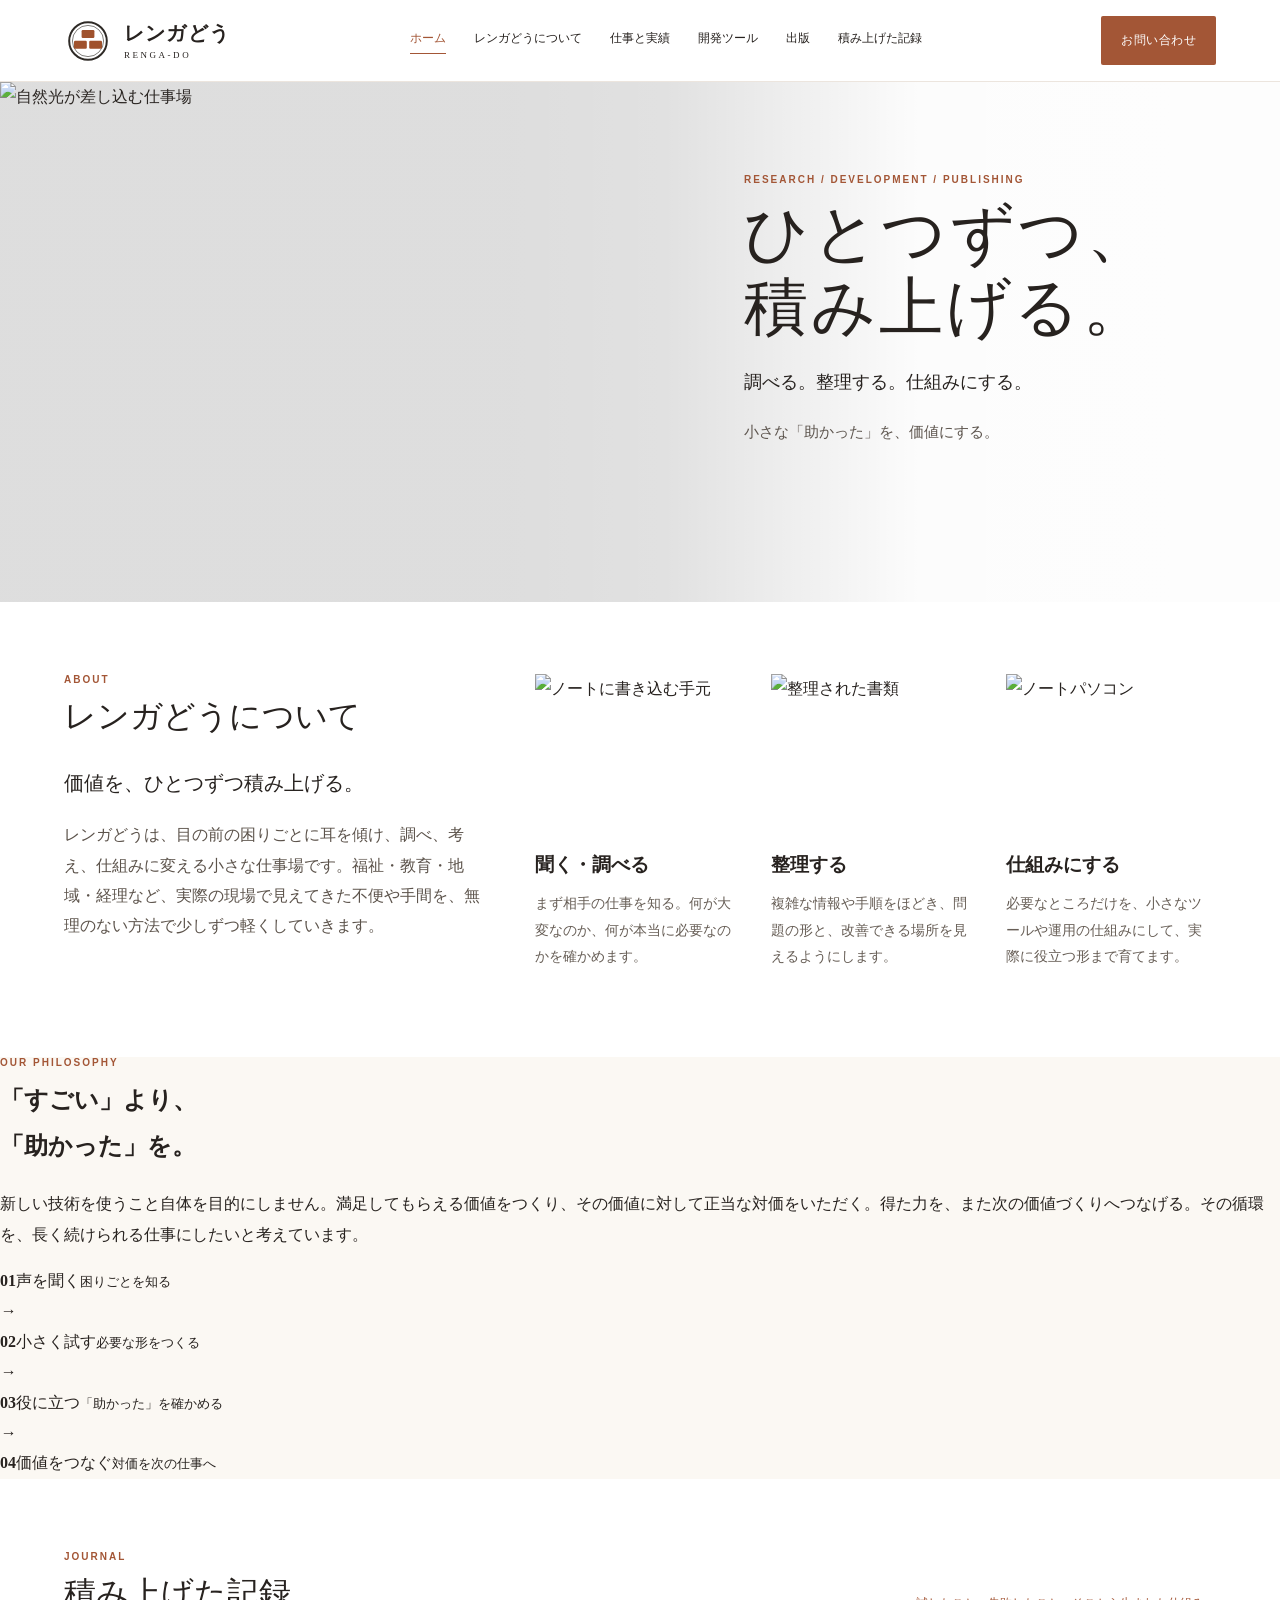
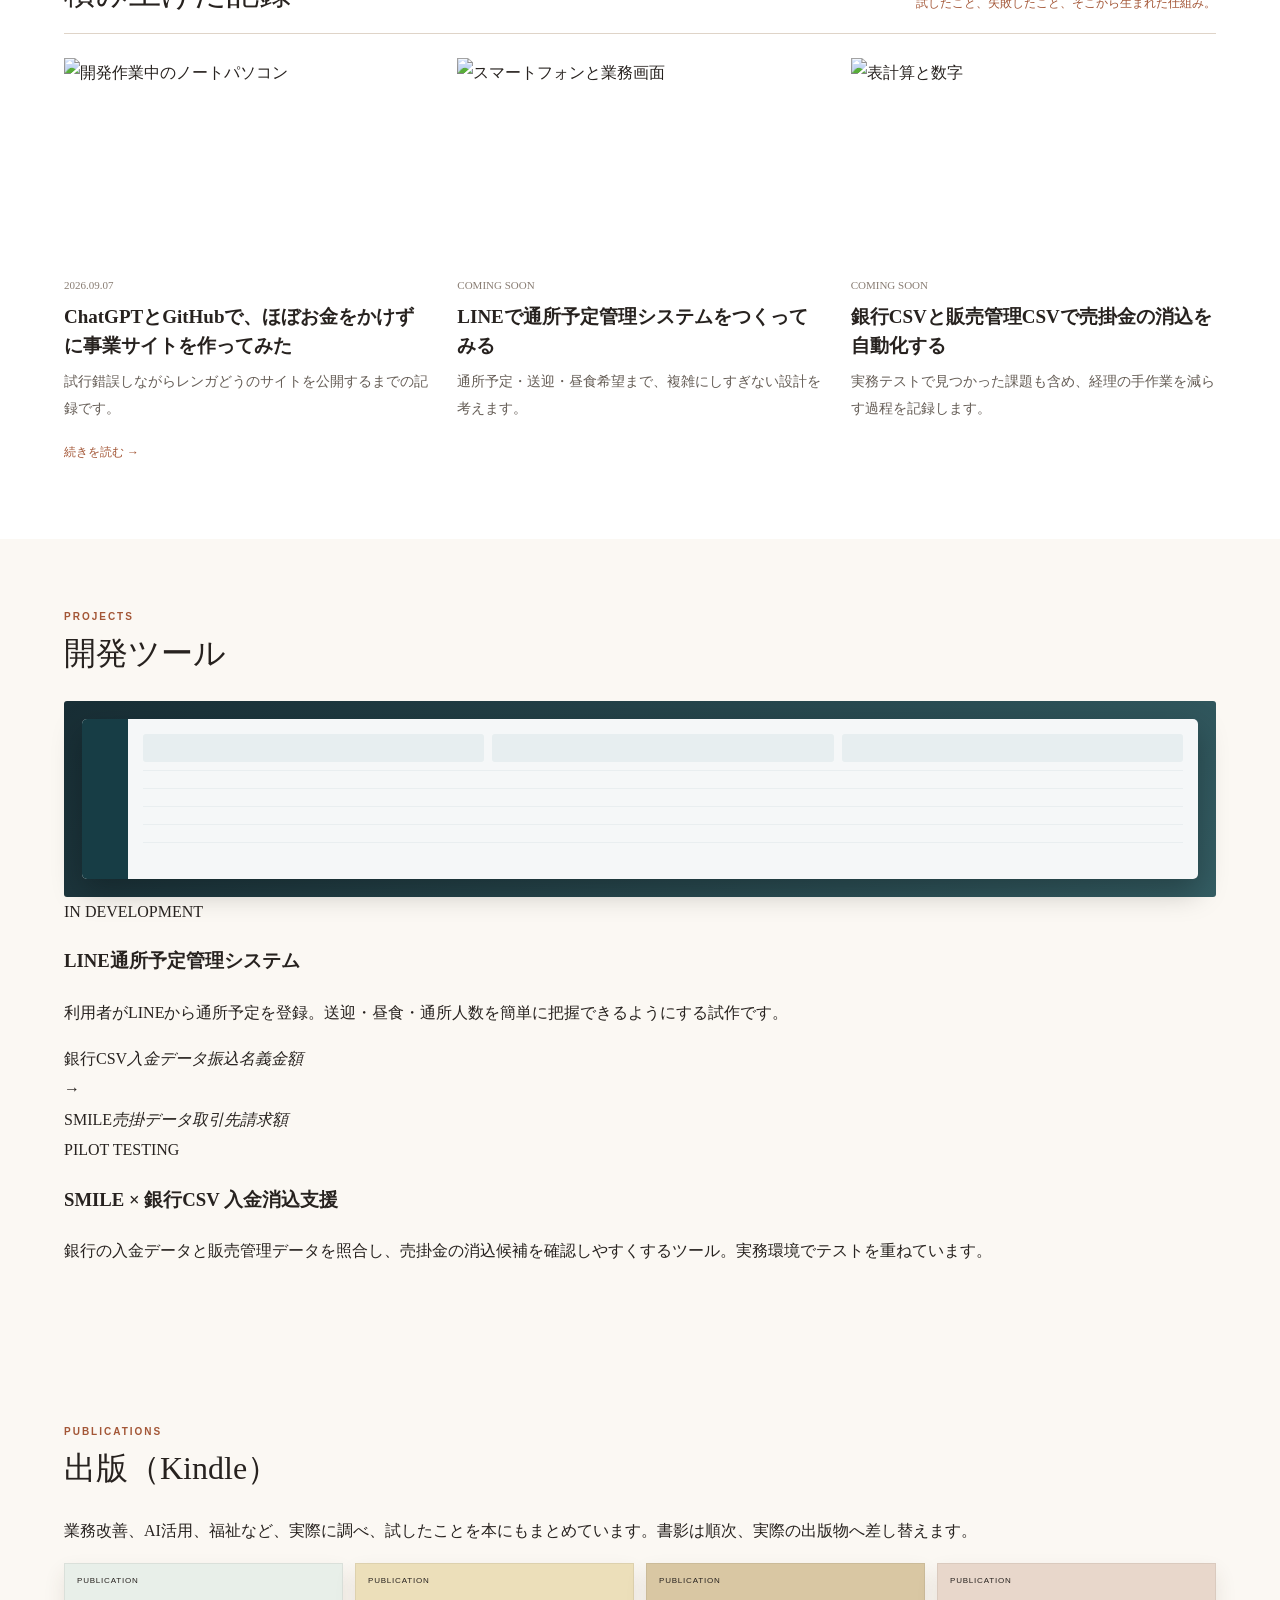
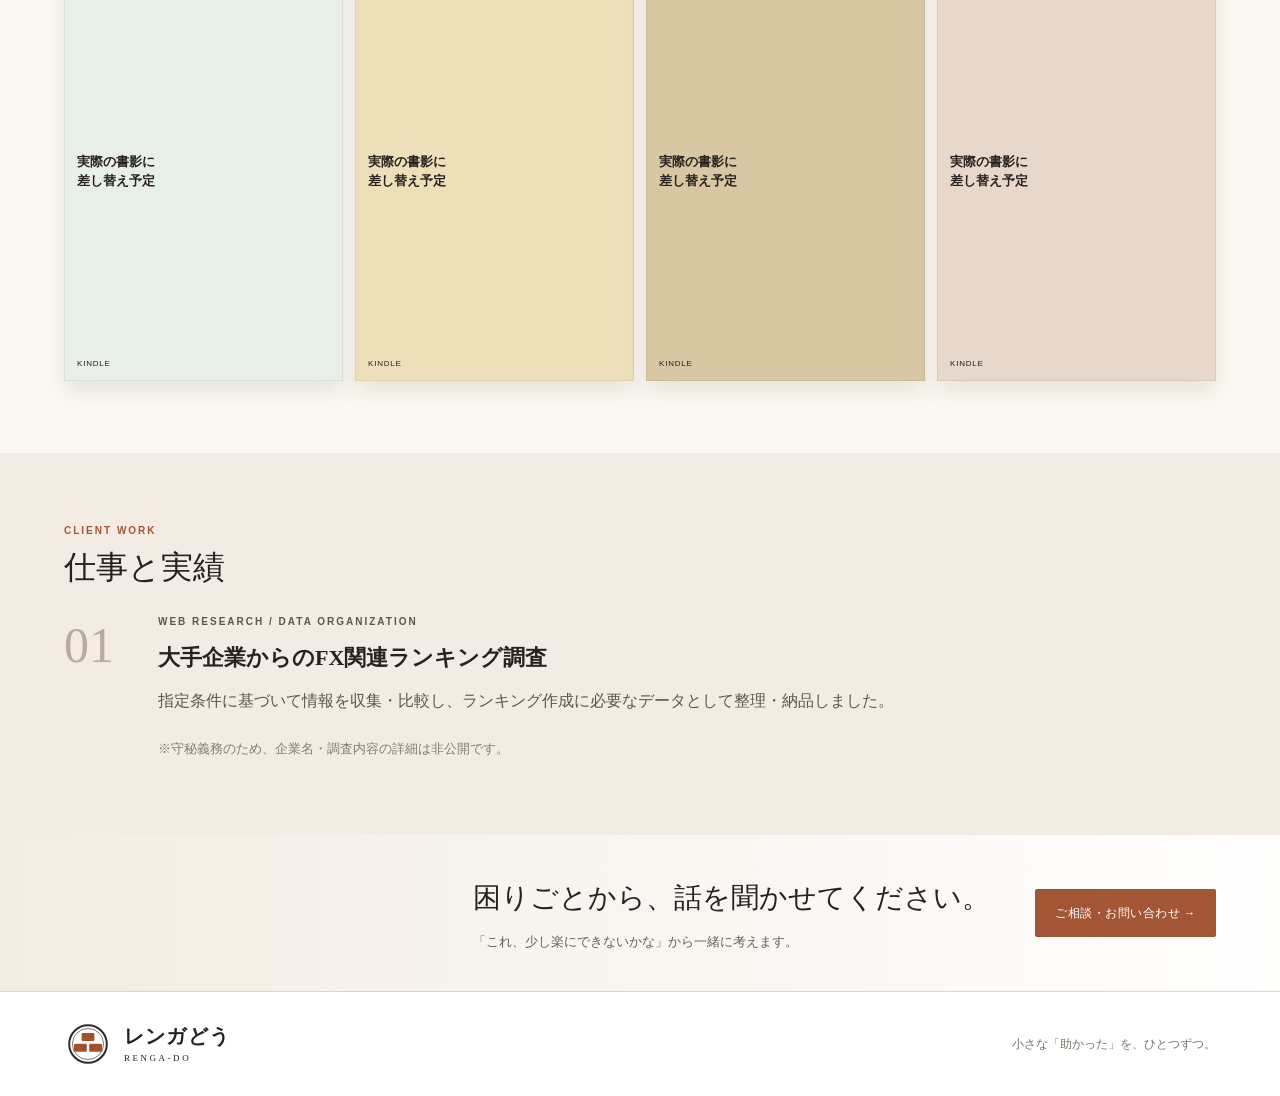
==== commit 87e99f7f: "Clarify RENGA-DO philosophy and value proposition" ====
--- a/index.html
+++ b/index.html
@@ -3,8 +3,8 @@
 <head>
 <meta charset="utf-8">
 <meta name="viewport" content="width=device-width,initial-scale=1">
-<title>レンガどう | 調べる。整理する。仕組みにする。</title>
-<meta name="description" content="レンガどう。リサーチ、AI活用、業務改善、小さなシステム開発。">
+<title>レンガどう | 価値を、ひとつずつ積み上げる。</title>
+<meta name="description" content="レンガどう。目の前の困りごとに耳を傾け、調べ、整理し、仕組みにする。小さな『助かった』を価値に変える仕事をしています。">
 <link rel="stylesheet" href="styles.css">
 </head>
 <body>
@@ -22,7 +22,7 @@
     <p class="eyebrow">RESEARCH / DEVELOPMENT / PUBLISHING</p>
     <h1>ひとつずつ、<br>積み上げる。</h1>
     <p class="tagline">調べる。整理する。仕組みにする。</p>
-    <p class="lead">小さな一歩が、現場を変え、未来をつくる。</p>
+    <p class="lead">小さな「助かった」を、価値にする。</p>
   </div>
 </section>
 
@@ -30,41 +30,64 @@
   <div class="about-intro">
     <p class="label">ABOUT</p>
     <h2>レンガどうについて</h2>
-    <h3>現場から、社会を少しずつ良くしていく。</h3>
-    <p>福祉・教育・地域・小さな事業など、さまざまな現場で見えてきた課題を、調べて、整理して、仕組みにする。レンガを一つずつ積み上げるように、実務に根ざした解決策をつくっていきます。</p>
+    <h3>価値を、ひとつずつ積み上げる。</h3>
+    <p>レンガどうは、目の前の困りごとに耳を傾け、調べ、考え、仕組みに変える小さな仕事場です。福祉・教育・地域・経理など、実際の現場で見えてきた不便や手間を、無理のない方法で少しずつ軽くしていきます。</p>
   </div>
   <div class="principles">
-    <article><img src="https://images.unsplash.com/photo-1456324504439-367cee3b3c32?auto=format&fit=crop&w=800&q=82" alt="ノートに書き込む手元"><h3>調べる</h3><p>現場の声を丁寧に集め、本質を見つける。</p></article>
-    <article><img src="https://images.unsplash.com/photo-1450101499163-c8848c66ca85?auto=format&fit=crop&w=800&q=82" alt="整理された書類"><h3>整理する</h3><p>複雑なことを分かりやすく整理し、見える化する。</p></article>
-    <article><img src="https://images.unsplash.com/photo-1484480974693-6ca0a78fb36b?auto=format&fit=crop&w=800&q=82" alt="ノートパソコン"><h3>仕組みにする</h3><p>続けられる仕組みとして形にし、役立てる。</p></article>
+    <article><img src="https://images.unsplash.com/photo-1456324504439-367cee3b3c32?auto=format&fit=crop&w=800&q=82" alt="ノートに書き込む手元"><h3>聞く・調べる</h3><p>まず相手の仕事を知る。何が大変なのか、何が本当に必要なのかを確かめます。</p></article>
+    <article><img src="https://images.unsplash.com/photo-1450101499163-c8848c66ca85?auto=format&fit=crop&w=800&q=82" alt="整理された書類"><h3>整理する</h3><p>複雑な情報や手順をほどき、問題の形と、改善できる場所を見えるようにします。</p></article>
+    <article><img src="https://images.unsplash.com/photo-1484480974693-6ca0a78fb36b?auto=format&fit=crop&w=800&q=82" alt="ノートパソコン"><h3>仕組みにする</h3><p>必要なところだけを、小さなツールや運用の仕組みにして、実際に役立つ形まで育てます。</p></article>
+  </div>
+</section>
+
+<section class="value-section">
+  <div class="value-statement">
+    <p class="label">OUR PHILOSOPHY</p>
+    <h2>「すごい」より、<br>「助かった」を。</h2>
+    <p>新しい技術を使うこと自体を目的にしません。満足してもらえる価値をつくり、その価値に対して正当な対価をいただく。得た力を、また次の価値づくりへつなげる。その循環を、長く続けられる仕事にしたいと考えています。</p>
+  </div>
+  <div class="value-cycle" aria-label="レンガどうの価値づくりの流れ">
+    <div><b>01</b><span>声を聞く</span><small>困りごとを知る</small></div>
+    <i>→</i>
+    <div><b>02</b><span>小さく試す</span><small>必要な形をつくる</small></div>
+    <i>→</i>
+    <div><b>03</b><span>役に立つ</span><small>「助かった」を確かめる</small></div>
+    <i>→</i>
+    <div><b>04</b><span>価値をつなぐ</span><small>対価を次の仕事へ</small></div>
   </div>
 </section>
 
 <section id="journal" class="section journal-section">
-  <div class="section-title-row"><div><p class="label">JOURNAL</p><h2>積み上げた記録</h2></div><span>記事一覧を見る →</span></div>
+  <div class="section-title-row"><div><p class="label">JOURNAL</p><h2>積み上げた記録</h2></div><span>試したこと、失敗したこと、そこから生まれた仕組み。</span></div>
   <div class="journal-cards">
     <article><img src="https://images.unsplash.com/photo-1516321318423-f06f85e504b3?auto=format&fit=crop&w=900&q=82" alt="開発作業中のノートパソコン"><p class="date">2026.09.07</p><h3>ChatGPTとGitHubで、ほぼお金をかけずに事業サイトを作ってみた</h3><p>試行錯誤しながらレンガどうのサイトを公開するまでの記録です。</p><a href="journal/001-site-building.html">続きを読む →</a></article>
     <article><img src="https://images.unsplash.com/photo-1551650975-87deedd944c3?auto=format&fit=crop&w=900&q=82" alt="スマートフォンと業務画面"><p class="date">COMING SOON</p><h3>LINEで通所予定管理システムをつくってみる</h3><p>通所予定・送迎・昼食希望まで、複雑にしすぎない設計を考えます。</p></article>
-    <article><img src="https://images.unsplash.com/photo-1554224155-6726b3ff858f?auto=format&fit=crop&w=900&q=82" alt="表計算と数字"><p class="date">COMING SOON</p><h3>銀行CSVと販売管理CSVで売掛金の消込を自動化する</h3><p>経理の手作業を減らすためのツール開発プロセスをまとめます。</p></article>
+    <article><img src="https://images.unsplash.com/photo-1554224155-6726b3ff858f?auto=format&fit=crop&w=900&q=82" alt="表計算と数字"><p class="date">COMING SOON</p><h3>銀行CSVと販売管理CSVで売掛金の消込を自動化する</h3><p>実務テストで見つかった課題も含め、経理の手作業を減らす過程を記録します。</p></article>
   </div>
 </section>
 
-<section id="projects" class="section split-section">
-  <div>
-    <p class="label">PROJECTS</p><h2>開発ツール</h2>
-    <div class="project-feature">
+<section id="projects" class="section projects-section">
+  <p class="label">PROJECTS</p><h2>開発ツール</h2>
+  <div class="projects-grid">
+    <article class="project-card">
       <div class="tool-shot"><div class="tool-ui"><div class="tool-sidebar"></div><div class="tool-main"><span></span><span></span><span></span><div class="tool-table"></div></div></div></div>
-      <div><h3>LINE通所予定管理システム</h3><p>利用者がLINEから通所予定を登録。送迎・昼食・通所人数を簡単に把握できるようにする試作です。</p><small>IN DEVELOPMENT</small></div>
-    </div>
+      <div class="project-copy"><p class="project-status">IN DEVELOPMENT</p><h3>LINE通所予定管理システム</h3><p>利用者がLINEから通所予定を登録。送迎・昼食・通所人数を簡単に把握できるようにする試作です。</p></div>
+    </article>
+    <article class="project-card project-card-light">
+      <div class="csv-visual"><div class="csv-sheet"><span>銀行CSV</span><em>入金データ</em><em>振込名義</em><em>金額</em></div><div class="csv-arrow">→</div><div class="csv-sheet"><span>SMILE</span><em>売掛データ</em><em>取引先</em><em>請求額</em></div></div>
+      <div class="project-copy"><p class="project-status">PILOT TESTING</p><h3>SMILE × 銀行CSV 入金消込支援</h3><p>銀行の入金データと販売管理データを照合し、売掛金の消込候補を確認しやすくするツール。実務環境でテストを重ねています。</p></div>
+    </article>
   </div>
-  <div id="books">
-    <p class="label">PUBLICATIONS</p><h2>出版（Kindle）</h2>
-    <div class="books-grid">
-      <div class="book-cover b1"><small>PUBLICATION</small><b>実際の書影に<br>差し替え予定</b><span>KINDLE</span></div>
-      <div class="book-cover b2"><small>PUBLICATION</small><b>実際の書影に<br>差し替え予定</b><span>KINDLE</span></div>
-      <div class="book-cover b3"><small>PUBLICATION</small><b>実際の書影に<br>差し替え予定</b><span>KINDLE</span></div>
-      <div class="book-cover b4"><small>PUBLICATION</small><b>実際の書影に<br>差し替え予定</b><span>KINDLE</span></div>
-    </div>
+</section>
+
+<section id="books" class="section books-section">
+  <p class="label">PUBLICATIONS</p><h2>出版（Kindle）</h2>
+  <p class="section-note">業務改善、AI活用、福祉など、実際に調べ、試したことを本にもまとめています。書影は順次、実際の出版物へ差し替えます。</p>
+  <div class="books-grid">
+    <div class="book-cover b1"><small>PUBLICATION</small><b>実際の書影に<br>差し替え予定</b><span>KINDLE</span></div>
+    <div class="book-cover b2"><small>PUBLICATION</small><b>実際の書影に<br>差し替え予定</b><span>KINDLE</span></div>
+    <div class="book-cover b3"><small>PUBLICATION</small><b>実際の書影に<br>差し替え予定</b><span>KINDLE</span></div>
+    <div class="book-cover b4"><small>PUBLICATION</small><b>実際の書影に<br>差し替え予定</b><span>KINDLE</span></div>
   </div>
 </section>
 
@@ -74,10 +97,10 @@
 </section>
 
 <section id="contact" class="closing-cta">
-  <div><h2>よい仕事を、これからも。</h2><p>小さな積み重ねが、きっと誰かの力になる。</p></div>
+  <div><h2>困りごとから、話を聞かせてください。</h2><p>「これ、少し楽にできないかな」から一緒に考えます。</p></div>
   <a href="mailto:info@renga-do.com">ご相談・お問い合わせ →</a>
 </section>
 </main>
-<footer><a class="brand" href="#top"><img src="assets/logo.svg" alt=""><span><b>レンガどう</b><small>RENGA-DO</small></span></a><p>ひとつずつの仕事が、未来をつくる。</p></footer>
+<footer><a class="brand" href="#top"><img src="assets/logo.svg" alt=""><span><b>レンガどう</b><small>RENGA-DO</small></span></a><p>小さな「助かった」を、ひとつずつ。</p></footer>
 </body>
 </html>
--- a/styles.css
+++ b/styles.css
@@ -1 +1 @@
-:root{--paper:#f7f2ea;--white:#fffdfa;--ink:#28231f;--muted:#746a61;--line:#d9cec1;--brick:#9f4d30;--sand:#e8ddcf}*{box-sizing:border-box}html{scroll-behavior:smooth}body{margin:0;background:var(--paper);color:var(--ink);font-family:"Hiragino Mincho ProN","Yu Mincho",serif;line-height:1.9;-webkit-font-smoothing:antialiased}a{color:inherit;text-decoration:none}img{display:block;max-width:100%}h1,h2,h3,p{margin-top:0}.site-header{height:84px;padding:0 clamp(22px,6vw,90px);display:flex;align-items:center;justify-content:space-between;position:sticky;top:0;background:rgba(247,242,234,.94);backdrop-filter:blur(12px);border-bottom:1px solid rgba(102,82,65,.12);z-index:20}.brand{display:flex;align-items:center;gap:11px}.brand img{width:44px;height:44px}.brand span{display:flex;flex-direction:column;line-height:1.2}.brand b{font-size:19px}.brand small{font:9px Georgia;letter-spacing:.24em;margin-top:5px}.site-header nav{display:flex;gap:25px;font:10px Arial;letter-spacing:.12em}.hero{min-height:700px;display:grid;grid-template-columns:.92fr 1.08fr}.hero-copy{padding:105px clamp(28px,7vw,110px);display:flex;flex-direction:column;justify-content:center}.eyebrow,.label,.journal-cat{font:700 10px Arial;letter-spacing:.2em;color:var(--brick)}.hero h1{font-size:clamp(60px,7vw,100px);line-height:1.08;letter-spacing:.035em;margin:18px 0 30px;font-weight:600}.lead{font-size:16px;line-height:2.05;max-width:580px;color:#514941}.hero-rule{width:78px;height:1px;background:var(--brick);margin:26px 0 17px}.tagline{font-size:18px}.hero-visual{margin:0;overflow:hidden;min-height:700px;background:#d8c6b1}.hero-visual img{width:100%;height:100%;object-fit:cover}.section{padding:105px clamp(28px,7vw,110px)}.section h2{font-size:clamp(34px,4vw,52px);line-height:1.35;font-weight:600}.about-grid{display:grid;grid-template-columns:.9fr 1.1fr;gap:9vw;background:var(--white);border-block:1px solid var(--line)}.about-copy{max-width:680px;padding-top:34px}.about-copy p{color:#514941}.section-head{display:flex;align-items:end;justify-content:space-between;gap:40px;padding-bottom:27px;border-bottom:1px solid var(--line);margin-bottom:42px}.section-head h2{margin-bottom:0}.section-head>p{max-width:430px;margin:0;color:var(--muted);font-size:14px}.work-section{background:#efe8de}.case-row{display:grid;grid-template-columns:100px 1fr;gap:40px;max-width:980px}.case-no{font:56px Georgia;color:#b6a797}.case-type,.status{font:700 9px Arial;letter-spacing:.17em;color:var(--brick)}.case-row h3{font-size:28px}.case-row p{color:#514941}.projects-section{background:var(--paper)}.project-list{display:grid;grid-template-columns:repeat(3,1fr);border-block:1px solid var(--line)}.project-list article{padding:30px 34px;min-height:315px;display:flex;flex-direction:column;border-right:1px solid var(--line)}.project-list article:last-child{border:0}.status{margin-bottom:34px}.project-list h3{font-size:23px;line-height:1.55}.project-list p{font-size:14px;color:#5f554c}.project-list span{margin-top:auto;font:10px Arial;color:#8b7d71}.journal-section{background:var(--white)}.journal-grid{display:grid;grid-template-columns:1.35fr .65fr;gap:56px}.journal-feature{display:grid;grid-template-columns:1fr 1fr;gap:34px;align-items:center}.journal-photo{aspect-ratio:4/5;position:relative;overflow:hidden}.desk-photo{background:linear-gradient(145deg,rgba(53,40,31,.08),rgba(255,255,255,.08)),linear-gradient(155deg,#d6c3ac 0 32%,#b48d69 32% 58%,#e6ded2 58%);box-shadow:0 18px 40px rgba(57,40,27,.1)}.desk-photo:before{content:"";position:absolute;width:54%;height:31%;left:23%;top:24%;background:#302e2b;border:10px solid #d8d2c9;border-bottom-width:22px;transform:rotate(-3deg);box-shadow:0 18px 25px #4b342522}.desk-photo:after{content:"NOTE";position:absolute;width:36%;height:28%;right:8%;bottom:10%;background:#f6f0e4;transform:rotate(7deg);display:grid;place-items:center;font:11px Georgia;letter-spacing:.2em;color:#9b8878}.journal-photo span{position:absolute;z-index:2;left:20px;bottom:14px;font:42px Georgia;color:#fff9ef}.journal-feature h3{font-size:28px;line-height:1.55}.journal-feature>div:last-child>p:not(.journal-cat){color:#62584f}.journal-feature a{font:10px Arial;letter-spacing:.16em;border-bottom:1px solid var(--brick);padding-bottom:5px}.journal-side{border-top:1px solid var(--line)}.journal-side article{padding:27px 0;border-bottom:1px solid var(--line)}.journal-side h3{font-size:19px;line-height:1.65}.journal-side small{font:9px Arial;letter-spacing:.16em;color:#9b8e82}.publications-section{background:#f3ece2}.publication-strip{display:grid;grid-template-columns:repeat(3,170px) minmax(260px,1fr);gap:24px;align-items:end}.book{height:255px;padding:20px;display:flex;flex-direction:column;justify-content:space-between;border:1px solid rgba(79,57,40,.15);box-shadow:0 16px 30px rgba(60,40,24,.1)}.book span,.book small{font:9px Arial;letter-spacing:.12em}.book b{font-size:19px}.mock1{background:#eee0c6}.mock2{background:#a95e3e;color:white}.mock3{background:#38413d;color:white}.publication-note{padding-left:24px;max-width:430px}.publication-note p:first-child{font-size:20px}.contact-section{padding:95px clamp(28px,7vw,110px);background:linear-gradient(115deg,#8c432c,#b46b49);color:#fff8ef;display:grid;grid-template-columns:1fr auto;gap:50px;align-items:end}.label.light{color:#f0d8c9}.contact-kicker{margin:24px 0 5px}.contact-section h2{font-size:clamp(38px,5vw,64px);line-height:1.35;margin:0}.contact-meta{display:flex;flex-wrap:wrap;gap:8px;max-width:330px}.contact-meta span{border:1px solid #ffffff70;padding:7px 11px;font:10px Arial}.journal-article{background:var(--white);min-height:70vh}.article-head{padding:110px max(24px,calc((100vw - 900px)/2)) 80px;background:var(--paper);border-bottom:1px solid var(--line)}.article-date{font:11px Georgia;color:var(--muted);letter-spacing:.08em;margin:22px 0}.article-head h1{font-size:clamp(40px,6vw,72px);line-height:1.35;font-weight:600;letter-spacing:.025em;margin-bottom:34px}.article-lead{max-width:760px;font-size:17px;line-height:2.1;color:#5b5149}.article-body{max-width:760px;margin:auto;padding:80px 24px 110px}.article-body h2{font-size:28px;line-height:1.55;margin:64px 0 22px}.article-body h2:first-child{margin-top:0}.article-body p{font-size:16px;line-height:2.15;color:#4f4740;margin-bottom:24px}.article-body blockquote{margin:58px 0;padding:30px 0;border-block:1px solid var(--line);font-size:30px;text-align:center;letter-spacing:.08em;color:var(--brick)}.article-back{margin-top:70px;padding-top:24px;border-top:1px solid var(--line);font-size:13px;color:var(--brick)}footer{padding:32px clamp(28px,7vw,110px);display:flex;justify-content:space-between;align-items:center;background:var(--white)}footer p{margin:0;color:#786e65;font-size:12px}@media(max-width:900px){.site-header nav{display:none}.hero{grid-template-columns:1fr;min-height:auto}.hero-copy{padding:70px 28px}.hero h1{font-size:58px}.hero-visual{min-height:420px}.about-grid,.journal-grid{grid-template-columns:1fr}.about-copy{padding-top:0}.section{padding:76px 28px}.section-head{align-items:flex-start;flex-direction:column;gap:8px}.project-list{grid-template-columns:1fr}.project-list article{border-right:0;border-bottom:1px solid var(--line);min-height:auto}.journal-feature{grid-template-columns:1fr 1fr}.publication-strip{grid-template-columns:repeat(3,1fr)}.publication-note{grid-column:1/-1;padding:25px 0}.contact-section{grid-template-columns:1fr}}@media(max-width:560px){.site-header{height:70px;padding:0 18px}.brand img{width:38px;height:38px}.hero-copy{padding:54px 22px 48px}.hero h1{font-size:49px}.hero-visual{min-height:320px}.section{padding:64px 22px}.section h2{font-size:33px}.case-row,.journal-feature{grid-template-columns:1fr}.case-no{font-size:28px}.journal-photo{aspect-ratio:4/3}.journal-feature h3{font-size:24px}.publication-strip{gap:7px}.book{height:175px;padding:11px}.book b{font-size:13px}.book span,.book small{font-size:7px}.contact-section{padding:70px 22px}.contact-section h2{font-size:40px}.article-head{padding:72px 22px 54px}.article-head h1{font-size:39px}.article-lead{font-size:15px}.article-body{padding:55px 22px 80px}.article-body h2{font-size:24px}.article-body p{font-size:15px}.article-body blockquote{font-size:24px}footer{padding:25px 22px;flex-direction:column;align-items:flex-start;gap:20px}}+:root{--paper:#fbf8f3;--white:#fff;--ink:#27221f;--muted:#756a60;--line:#dfd4c8;--brick:#a35636;--brick-dark:#7d3d28}*{box-sizing:border-box}html{scroll-behavior:smooth}body{margin:0;background:var(--paper);color:var(--ink);font-family:"Hiragino Mincho ProN","Yu Mincho","YuMincho",serif;line-height:1.9;-webkit-font-smoothing:antialiased}a{color:inherit;text-decoration:none}img{display:block;width:100%}h1,h2,h3,p{margin-top:0}.site-header{height:82px;padding:0 clamp(20px,5vw,70px);display:grid;grid-template-columns:auto 1fr auto;gap:30px;align-items:center;background:rgba(255,255,255,.96);position:sticky;top:0;z-index:30;border-bottom:1px solid #ece5de}.brand{display:flex;align-items:center;gap:12px}.brand img{width:48px;height:48px}.brand span{display:flex;flex-direction:column;line-height:1.15}.brand b{font-size:20px;letter-spacing:.06em}.brand small{font:9px Georgia,serif;letter-spacing:.28em;margin-top:5px}.site-header nav{display:flex;justify-content:center;gap:28px;font-size:12px}.site-header nav a:first-child{color:var(--brick);border-bottom:1px solid var(--brick);padding-bottom:4px}.contact-button,.closing-cta>a{background:var(--brick);color:#fff;padding:13px 20px;border-radius:2px;font-size:12px;letter-spacing:.04em}.hero-photo{position:relative;min-height:520px;overflow:hidden;background:#ddd}.hero-photo>img{position:absolute;inset:0;height:100%;object-fit:cover;object-position:center}.hero-overlay{position:absolute;inset:0;background:linear-gradient(90deg,rgba(255,255,255,.02) 0 40%,rgba(255,255,255,.12) 52%,rgba(255,255,255,.92) 72%,rgba(255,255,255,.95) 100%)}.hero-panel{position:relative;z-index:2;margin-left:auto;width:min(45%,620px);padding:92px clamp(30px,6vw,90px) 70px 40px}.eyebrow,.label,.case-type{font:700 10px Arial,sans-serif;letter-spacing:.2em;color:var(--brick)}.hero-panel h1{font-size:clamp(52px,5vw,76px);line-height:1.16;font-weight:500;letter-spacing:.04em;margin:12px 0 20px}.tagline{font-size:18px;margin-bottom:18px}.lead{font-size:15px;color:#5d554e}.section{padding:72px clamp(28px,5vw,72px)}.section h2{font-size:32px;font-weight:500;line-height:1.35;margin-bottom:26px}.about-section{display:grid;grid-template-columns:.95fr 1.55fr;gap:54px;background:#fff}.about-intro h3{font-size:20px;font-weight:500;margin-bottom:18px}.about-intro p:last-child{color:#5c534b}.principles{display:grid;grid-template-columns:repeat(3,1fr);gap:26px}.principles img{aspect-ratio:4/3;object-fit:cover;margin-bottom:16px}.principles h3{font-size:19px;margin-bottom:8px}.principles p{font-size:14px;color:#675e56}.section-title-row{display:flex;justify-content:space-between;align-items:end;border-bottom:1px solid var(--line);padding-bottom:18px;margin-bottom:24px}.section-title-row h2{margin-bottom:0}.section-title-row>span{font-size:12px;color:var(--brick)}.journal-section{background:#fff}.journal-cards{display:grid;grid-template-columns:repeat(3,1fr);gap:28px}.journal-cards img{aspect-ratio:16/9;object-fit:cover;margin-bottom:12px}.journal-cards .date{font-size:11px;color:#887c72;margin-bottom:7px}.journal-cards h3{font-size:19px;line-height:1.5;margin-bottom:9px}.journal-cards p{font-size:14px;color:#655d56}.journal-cards a{font-size:12px;color:var(--brick)}.split-section{display:grid;grid-template-columns:1fr 1fr;gap:56px;background:#fff}.split-section>div{border-top:1px solid var(--line);padding-top:18px}.project-feature{display:grid;grid-template-columns:.9fr 1.1fr;gap:22px;align-items:center}.tool-shot{background:linear-gradient(135deg,#182e35,#345d63);padding:18px;border-radius:3px;min-height:190px}.tool-ui{height:160px;background:#f5f7f8;border-radius:5px;display:grid;grid-template-columns:46px 1fr;overflow:hidden;box-shadow:0 12px 30px #0004}.tool-sidebar{background:#173d45}.tool-main{padding:15px;display:grid;grid-template-columns:repeat(3,1fr);gap:8px;align-content:start}.tool-main span{height:28px;background:#e7eef0;border-radius:3px}.tool-table{grid-column:1/-1;height:77px;background:linear-gradient(#e9eef0 1px,transparent 1px);background-size:100% 18px}.project-feature h3{font-size:21px}.project-feature p{font-size:14px;color:#625951}.project-feature small{font:9px Arial;color:var(--brick);letter-spacing:.12em}.books-grid{display:grid;grid-template-columns:repeat(4,1fr);gap:12px}.book-cover{aspect-ratio:2/3;padding:12px;display:flex;flex-direction:column;justify-content:space-between;box-shadow:0 10px 20px #5137211c;border:1px solid #00000010}.book-cover small,.book-cover span{font:8px Arial;letter-spacing:.1em}.book-cover b{font-size:13px;line-height:1.45}.b1{background:#e8efe9}.b2{background:#ecdfba}.b3{background:#d9c7a3}.b4{background:#e8d7cb}.work-section{background:#f3ece4}.work-card{display:grid;grid-template-columns:70px 1fr;gap:24px;max-width:900px}.work-card>span{font:50px Georgia;color:#b8aa9e}.work-card h3{font-size:22px;margin-bottom:8px}.work-card p{color:#5e554e}.work-card small{color:#867a70}.closing-cta{min-height:150px;padding:36px clamp(28px,5vw,72px);background:linear-gradient(90deg,rgba(242,236,226,.95),rgba(255,255,255,.9)),url('https://images.unsplash.com/photo-1441974231531-c6227db76b6e?auto=format&fit=crop&w=1800&q=80') center/cover;display:flex;justify-content:flex-end;align-items:center;gap:45px}.closing-cta h2{font-size:28px;font-weight:500;margin-bottom:6px}.closing-cta p{font-size:13px;color:#675f58;margin:0}.closing-cta>a{white-space:nowrap}footer{padding:28px clamp(28px,5vw,72px);display:flex;justify-content:space-between;align-items:center;background:#fff;border-top:1px solid var(--line)}footer p{margin:0;color:#7d7268;font-size:12px}.journal-article{background:#fff}.article-head{padding:105px max(24px,calc((100vw - 900px)/2)) 75px;background:var(--paper);border-bottom:1px solid var(--line)}.article-date{font:11px Georgia;color:var(--muted);letter-spacing:.08em}.article-head h1{font-size:clamp(40px,6vw,70px);line-height:1.35;font-weight:500}.article-lead{max-width:760px;font-size:17px;color:#5b5149}.article-body{max-width:760px;margin:auto;padding:80px 24px 110px}.article-body h2{font-size:28px;margin:58px 0 20px}.article-body p{font-size:16px;line-height:2.1;color:#4f4740}.article-body blockquote{margin:55px 0;padding:28px 0;border-block:1px solid var(--line);font-size:30px;text-align:center;color:var(--brick)}.article-back{margin-top:60px;padding-top:20px;border-top:1px solid var(--line);font-size:13px;color:var(--brick)}@media(max-width:980px){.site-header{grid-template-columns:auto 1fr}.site-header nav{display:none}.contact-button{justify-self:end}.hero-panel{width:54%}.about-section,.split-section{grid-template-columns:1fr}.principles{gap:18px}}@media(max-width:640px){.site-header{height:70px;padding:0 16px;grid-template-columns:auto auto}.brand img{width:40px;height:40px}.brand b{font-size:17px}.contact-button{padding:10px 13px;font-size:10px}.hero-photo{min-height:610px}.hero-photo>img{object-position:38% center}.hero-overlay{background:linear-gradient(180deg,rgba(255,255,255,.05) 0 44%,rgba(255,255,255,.92) 65%,rgba(255,255,255,.97) 100%)}.hero-panel{width:100%;padding:350px 22px 38px;margin:0}.hero-panel h1{font-size:44px}.section{padding:58px 22px}.about-section{gap:34px}.principles{grid-template-columns:1fr}.principles img{aspect-ratio:16/9}.journal-cards{grid-template-columns:1fr}.split-section{gap:42px}.project-feature{grid-template-columns:1fr}.books-grid{grid-template-columns:repeat(2,1fr)}.closing-cta{justify-content:flex-start;align-items:flex-start;flex-direction:column;gap:18px}.work-card{grid-template-columns:1fr}.work-card>span{font-size:30px}footer{padding:24px 22px;align-items:flex-start;gap:18px;flex-direction:column}.article-head{padding:70px 22px 52px}.article-head h1{font-size:38px}.article-body{padding:52px 22px 75px}.article-body h2{font-size:24px}.article-body p{font-size:15px}}
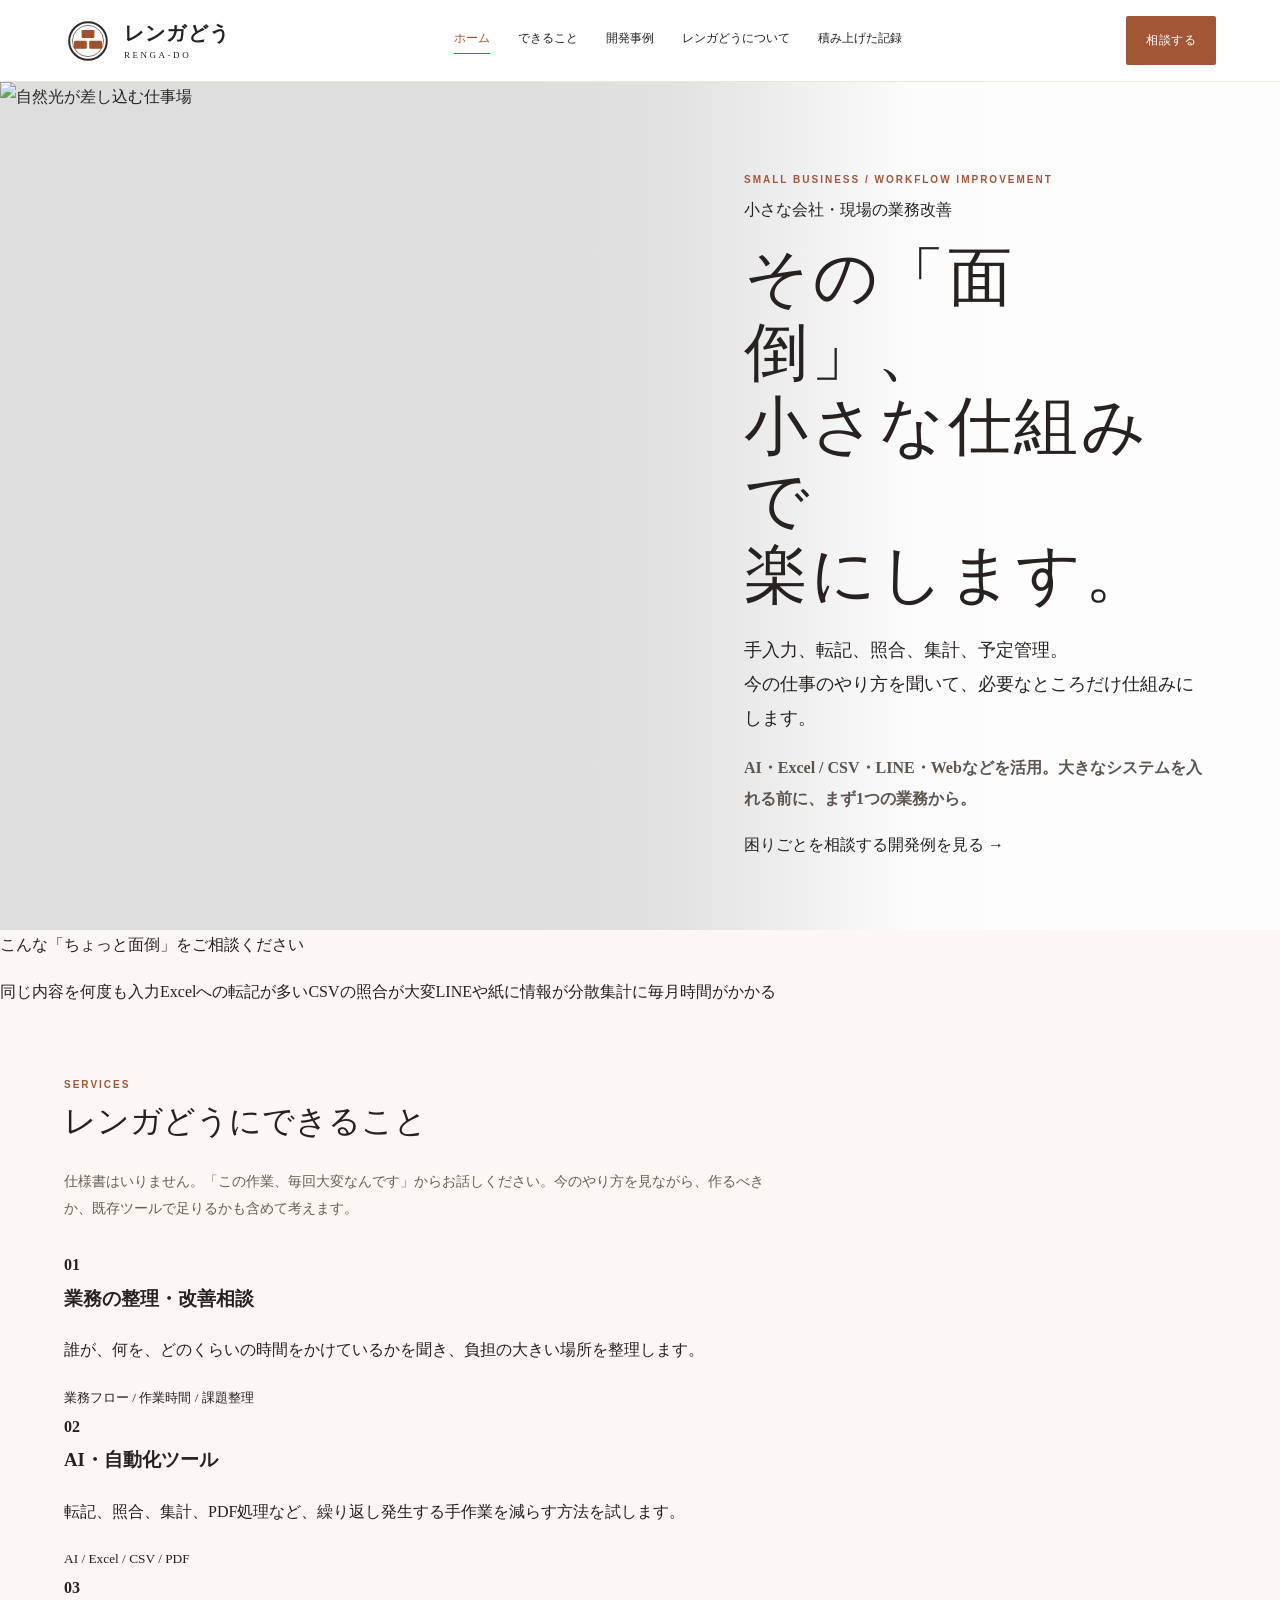
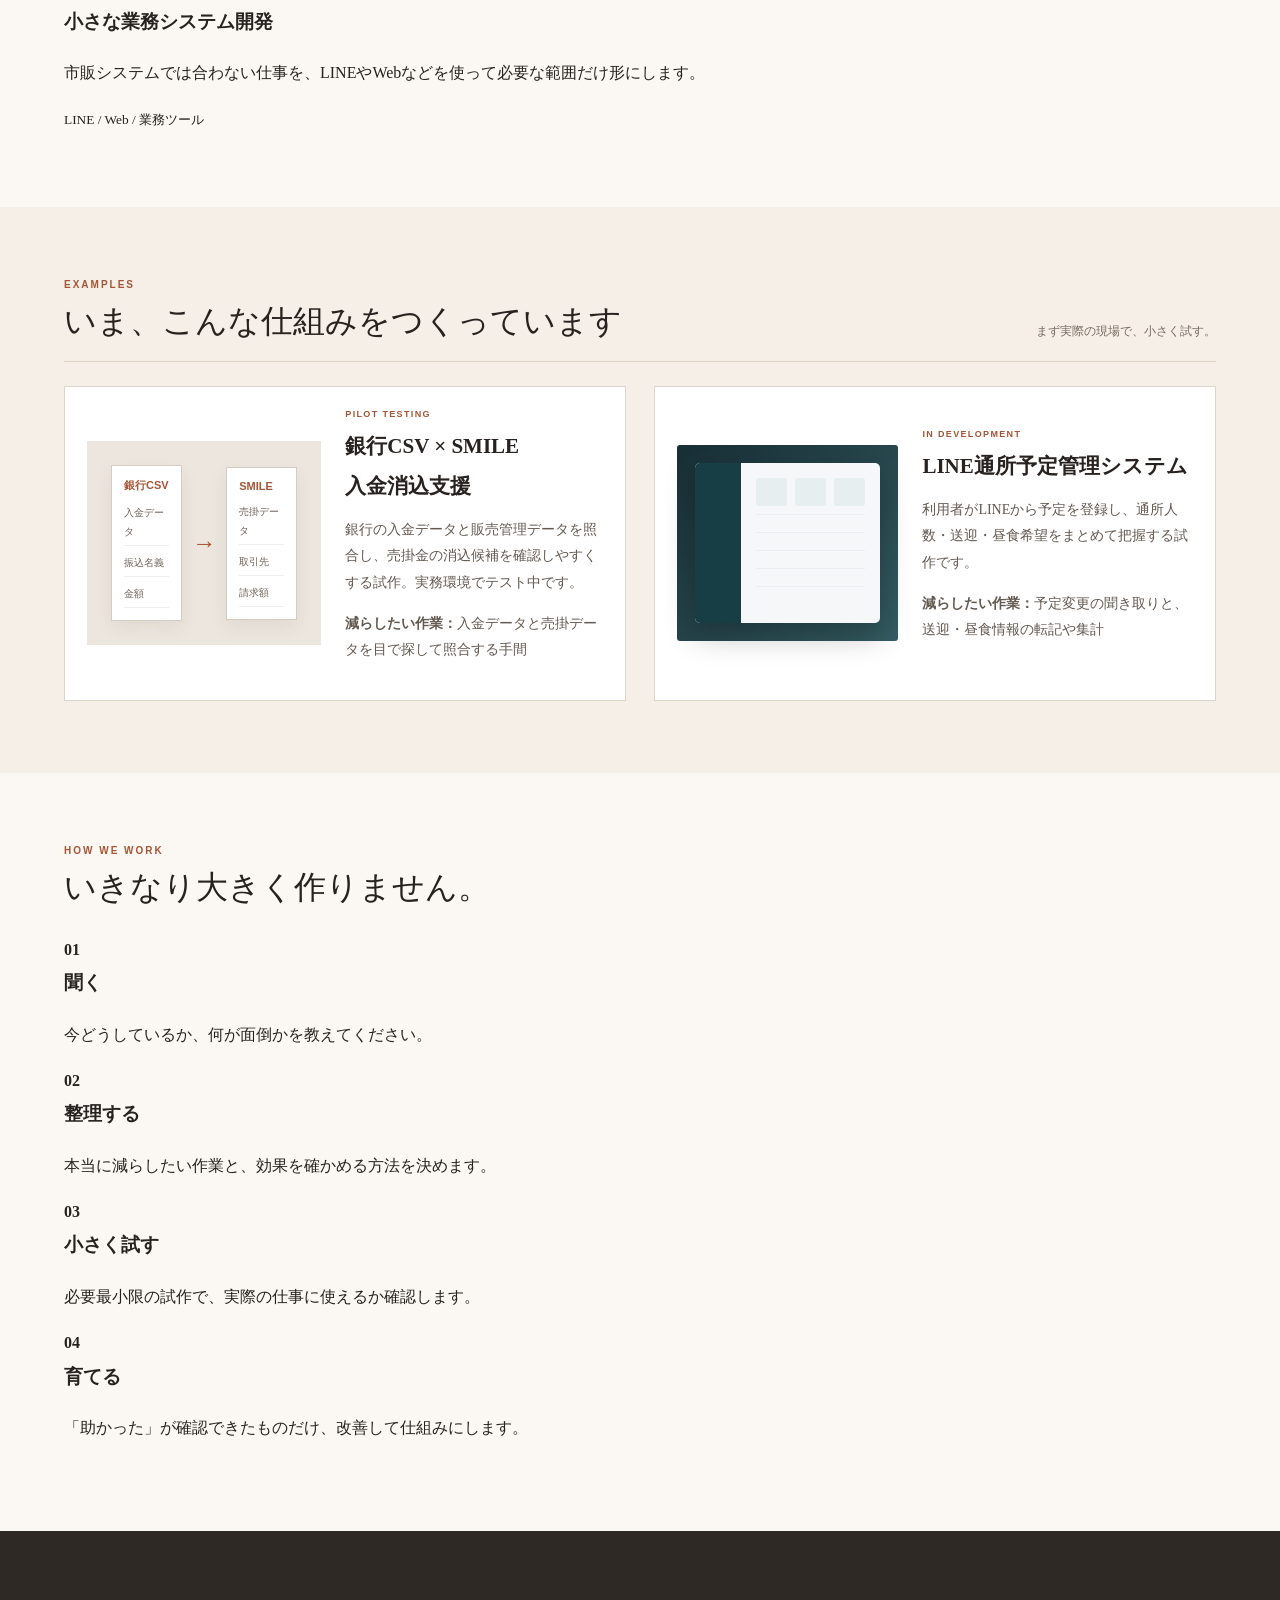
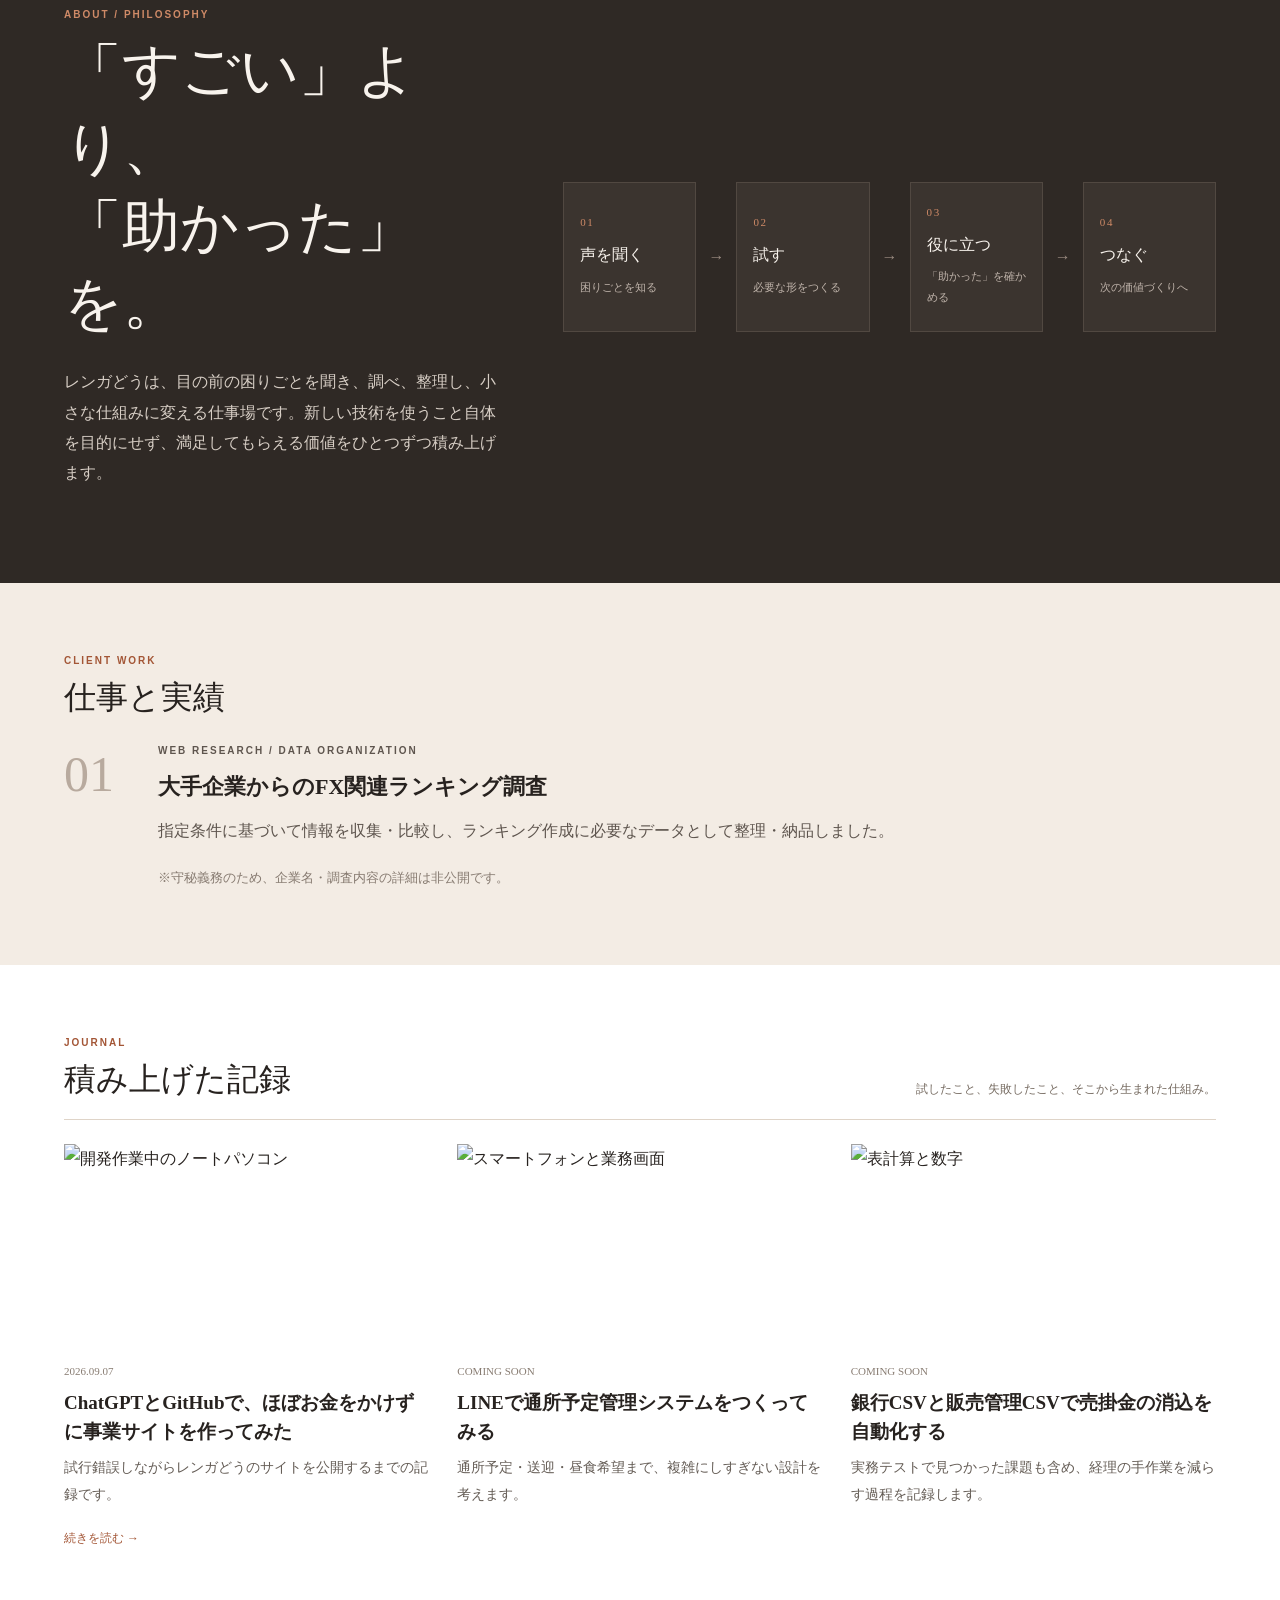
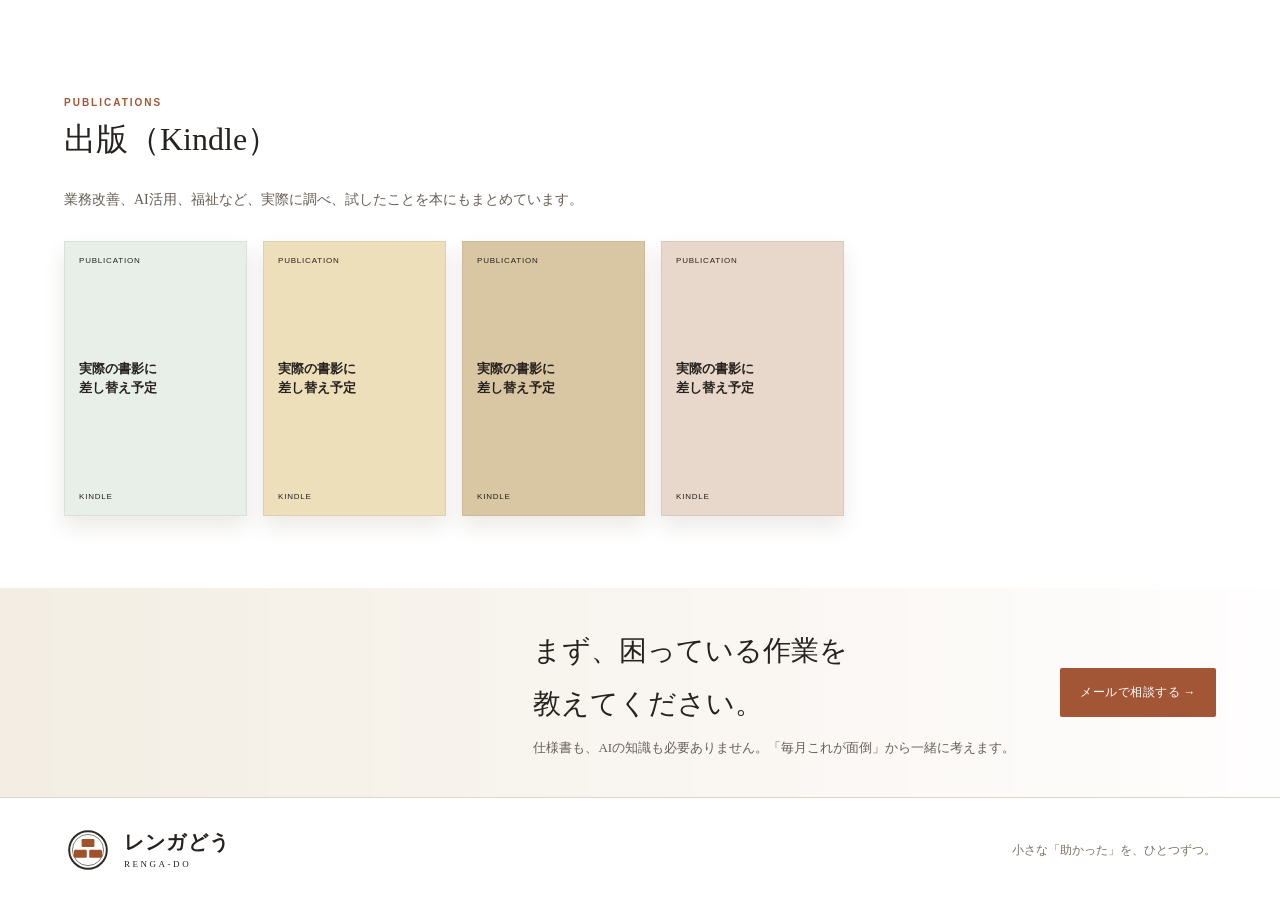
==== commit c7d1f3a2: "Clarify business offering and service flow" ====
--- a/index.html
+++ b/index.html
@@ -1,106 +1,21 @@
 <!doctype html>
 <html lang="ja">
 <head>
-<meta charset="utf-8">
-<meta name="viewport" content="width=device-width,initial-scale=1">
-<title>レンガどう | 価値を、ひとつずつ積み上げる。</title>
-<meta name="description" content="レンガどう。目の前の困りごとに耳を傾け、調べ、整理し、仕組みにする。小さな『助かった』を価値に変える仕事をしています。">
+<meta charset="utf-8"><meta name="viewport" content="width=device-width,initial-scale=1">
+<title>レンガどう | 小さな会社・現場の業務改善とツール開発</title>
+<meta name="description" content="レンガどうは、小さな会社や現場の手入力・転記・照合・集計・予定管理などの面倒を整理し、AI・Excel/CSV・LINE・Webを使った小さな仕組みで改善します。">
 <link rel="stylesheet" href="styles.css">
-</head>
-<body>
-<header class="site-header">
-  <a class="brand" href="#top"><img src="assets/logo.svg" alt="レンガどう"><span><b>レンガどう</b><small>RENGA-DO</small></span></a>
-  <nav><a href="#top">ホーム</a><a href="#about">レンガどうについて</a><a href="#work">仕事と実績</a><a href="#projects">開発ツール</a><a href="#books">出版</a><a href="#journal">積み上げた記録</a></nav>
-  <a class="contact-button" href="#contact">お問い合わせ</a>
-</header>
-
+</head><body>
+<header class="site-header"><a class="brand" href="#top"><img src="assets/logo.svg" alt="レンガどう"><span><b>レンガどう</b><small>RENGA-DO</small></span></a><nav><a href="#top">ホーム</a><a href="#services">できること</a><a href="#projects">開発事例</a><a href="#about">レンガどうについて</a><a href="#journal">積み上げた記録</a></nav><a class="contact-button" href="#contact">相談する</a></header>
 <main id="top">
-<section class="hero-photo">
-  <img src="https://images.unsplash.com/photo-1497366754035-f200968a6e72?auto=format&fit=crop&w=1800&q=85" alt="自然光が差し込む仕事場">
-  <div class="hero-overlay"></div>
-  <div class="hero-panel">
-    <p class="eyebrow">RESEARCH / DEVELOPMENT / PUBLISHING</p>
-    <h1>ひとつずつ、<br>積み上げる。</h1>
-    <p class="tagline">調べる。整理する。仕組みにする。</p>
-    <p class="lead">小さな「助かった」を、価値にする。</p>
-  </div>
-</section>
-
-<section id="about" class="section about-section">
-  <div class="about-intro">
-    <p class="label">ABOUT</p>
-    <h2>レンガどうについて</h2>
-    <h3>価値を、ひとつずつ積み上げる。</h3>
-    <p>レンガどうは、目の前の困りごとに耳を傾け、調べ、考え、仕組みに変える小さな仕事場です。福祉・教育・地域・経理など、実際の現場で見えてきた不便や手間を、無理のない方法で少しずつ軽くしていきます。</p>
-  </div>
-  <div class="principles">
-    <article><img src="https://images.unsplash.com/photo-1456324504439-367cee3b3c32?auto=format&fit=crop&w=800&q=82" alt="ノートに書き込む手元"><h3>聞く・調べる</h3><p>まず相手の仕事を知る。何が大変なのか、何が本当に必要なのかを確かめます。</p></article>
-    <article><img src="https://images.unsplash.com/photo-1450101499163-c8848c66ca85?auto=format&fit=crop&w=800&q=82" alt="整理された書類"><h3>整理する</h3><p>複雑な情報や手順をほどき、問題の形と、改善できる場所を見えるようにします。</p></article>
-    <article><img src="https://images.unsplash.com/photo-1484480974693-6ca0a78fb36b?auto=format&fit=crop&w=800&q=82" alt="ノートパソコン"><h3>仕組みにする</h3><p>必要なところだけを、小さなツールや運用の仕組みにして、実際に役立つ形まで育てます。</p></article>
-  </div>
-</section>
-
-<section class="value-section">
-  <div class="value-statement">
-    <p class="label">OUR PHILOSOPHY</p>
-    <h2>「すごい」より、<br>「助かった」を。</h2>
-    <p>新しい技術を使うこと自体を目的にしません。満足してもらえる価値をつくり、その価値に対して正当な対価をいただく。得た力を、また次の価値づくりへつなげる。その循環を、長く続けられる仕事にしたいと考えています。</p>
-  </div>
-  <div class="value-cycle" aria-label="レンガどうの価値づくりの流れ">
-    <div><b>01</b><span>声を聞く</span><small>困りごとを知る</small></div>
-    <i>→</i>
-    <div><b>02</b><span>小さく試す</span><small>必要な形をつくる</small></div>
-    <i>→</i>
-    <div><b>03</b><span>役に立つ</span><small>「助かった」を確かめる</small></div>
-    <i>→</i>
-    <div><b>04</b><span>価値をつなぐ</span><small>対価を次の仕事へ</small></div>
-  </div>
-</section>
-
-<section id="journal" class="section journal-section">
-  <div class="section-title-row"><div><p class="label">JOURNAL</p><h2>積み上げた記録</h2></div><span>試したこと、失敗したこと、そこから生まれた仕組み。</span></div>
-  <div class="journal-cards">
-    <article><img src="https://images.unsplash.com/photo-1516321318423-f06f85e504b3?auto=format&fit=crop&w=900&q=82" alt="開発作業中のノートパソコン"><p class="date">2026.09.07</p><h3>ChatGPTとGitHubで、ほぼお金をかけずに事業サイトを作ってみた</h3><p>試行錯誤しながらレンガどうのサイトを公開するまでの記録です。</p><a href="journal/001-site-building.html">続きを読む →</a></article>
-    <article><img src="https://images.unsplash.com/photo-1551650975-87deedd944c3?auto=format&fit=crop&w=900&q=82" alt="スマートフォンと業務画面"><p class="date">COMING SOON</p><h3>LINEで通所予定管理システムをつくってみる</h3><p>通所予定・送迎・昼食希望まで、複雑にしすぎない設計を考えます。</p></article>
-    <article><img src="https://images.unsplash.com/photo-1554224155-6726b3ff858f?auto=format&fit=crop&w=900&q=82" alt="表計算と数字"><p class="date">COMING SOON</p><h3>銀行CSVと販売管理CSVで売掛金の消込を自動化する</h3><p>実務テストで見つかった課題も含め、経理の手作業を減らす過程を記録します。</p></article>
-  </div>
-</section>
-
-<section id="projects" class="section projects-section">
-  <p class="label">PROJECTS</p><h2>開発ツール</h2>
-  <div class="projects-grid">
-    <article class="project-card">
-      <div class="tool-shot"><div class="tool-ui"><div class="tool-sidebar"></div><div class="tool-main"><span></span><span></span><span></span><div class="tool-table"></div></div></div></div>
-      <div class="project-copy"><p class="project-status">IN DEVELOPMENT</p><h3>LINE通所予定管理システム</h3><p>利用者がLINEから通所予定を登録。送迎・昼食・通所人数を簡単に把握できるようにする試作です。</p></div>
-    </article>
-    <article class="project-card project-card-light">
-      <div class="csv-visual"><div class="csv-sheet"><span>銀行CSV</span><em>入金データ</em><em>振込名義</em><em>金額</em></div><div class="csv-arrow">→</div><div class="csv-sheet"><span>SMILE</span><em>売掛データ</em><em>取引先</em><em>請求額</em></div></div>
-      <div class="project-copy"><p class="project-status">PILOT TESTING</p><h3>SMILE × 銀行CSV 入金消込支援</h3><p>銀行の入金データと販売管理データを照合し、売掛金の消込候補を確認しやすくするツール。実務環境でテストを重ねています。</p></div>
-    </article>
-  </div>
-</section>
-
-<section id="books" class="section books-section">
-  <p class="label">PUBLICATIONS</p><h2>出版（Kindle）</h2>
-  <p class="section-note">業務改善、AI活用、福祉など、実際に調べ、試したことを本にもまとめています。書影は順次、実際の出版物へ差し替えます。</p>
-  <div class="books-grid">
-    <div class="book-cover b1"><small>PUBLICATION</small><b>実際の書影に<br>差し替え予定</b><span>KINDLE</span></div>
-    <div class="book-cover b2"><small>PUBLICATION</small><b>実際の書影に<br>差し替え予定</b><span>KINDLE</span></div>
-    <div class="book-cover b3"><small>PUBLICATION</small><b>実際の書影に<br>差し替え予定</b><span>KINDLE</span></div>
-    <div class="book-cover b4"><small>PUBLICATION</small><b>実際の書影に<br>差し替え予定</b><span>KINDLE</span></div>
-  </div>
-</section>
-
-<section id="work" class="section work-section">
-  <p class="label">CLIENT WORK</p><h2>仕事と実績</h2>
-  <div class="work-card"><span>01</span><div><p class="case-type">WEB RESEARCH / DATA ORGANIZATION</p><h3>大手企業からのFX関連ランキング調査</h3><p>指定条件に基づいて情報を収集・比較し、ランキング作成に必要なデータとして整理・納品しました。</p><small>※守秘義務のため、企業名・調査内容の詳細は非公開です。</small></div></div>
-</section>
-
-<section id="contact" class="closing-cta">
-  <div><h2>困りごとから、話を聞かせてください。</h2><p>「これ、少し楽にできないかな」から一緒に考えます。</p></div>
-  <a href="mailto:info@renga-do.com">ご相談・お問い合わせ →</a>
-</section>
-</main>
-<footer><a class="brand" href="#top"><img src="assets/logo.svg" alt=""><span><b>レンガどう</b><small>RENGA-DO</small></span></a><p>小さな「助かった」を、ひとつずつ。</p></footer>
-</body>
-</html>+<section class="hero-photo"><img src="https://images.unsplash.com/photo-1497366754035-f200968a6e72?auto=format&fit=crop&w=1800&q=85" alt="自然光が差し込む仕事場"><div class="hero-overlay"></div><div class="hero-panel"><p class="eyebrow">SMALL BUSINESS / WORKFLOW IMPROVEMENT</p><p class="hero-kicker">小さな会社・現場の業務改善</p><h1>その「面倒」、<br>小さな仕組みで<br>楽にします。</h1><p class="tagline">手入力、転記、照合、集計、予定管理。<br>今の仕事のやり方を聞いて、必要なところだけ仕組みにします。</p><p class="lead">AI・Excel / CSV・LINE・Webなどを活用。大きなシステムを入れる前に、まず1つの業務から。</p><div class="hero-actions"><a class="primary-action" href="#contact">困りごとを相談する</a><a class="text-action" href="#projects">開発例を見る →</a></div></div></section>
+<section class="pain-strip"><p>こんな「ちょっと面倒」をご相談ください</p><div><span>同じ内容を何度も入力</span><span>Excelへの転記が多い</span><span>CSVの照合が大変</span><span>LINEや紙に情報が分散</span><span>集計に毎月時間がかかる</span></div></section>
+<section id="services" class="section services-section"><p class="label">SERVICES</p><h2>レンガどうにできること</h2><p class="section-note">仕様書はいりません。「この作業、毎回大変なんです」からお話しください。今のやり方を見ながら、作るべきか、既存ツールで足りるかも含めて考えます。</p><div class="service-grid"><article><b>01</b><h3>業務の整理・改善相談</h3><p>誰が、何を、どのくらいの時間をかけているかを聞き、負担の大きい場所を整理します。</p><small>業務フロー / 作業時間 / 課題整理</small></article><article><b>02</b><h3>AI・自動化ツール</h3><p>転記、照合、集計、PDF処理など、繰り返し発生する手作業を減らす方法を試します。</p><small>AI / Excel / CSV / PDF</small></article><article><b>03</b><h3>小さな業務システム開発</h3><p>市販システムでは合わない仕事を、LINEやWebなどを使って必要な範囲だけ形にします。</p><small>LINE / Web / 業務ツール</small></article></div></section>
+<section id="projects" class="section projects-section"><div class="section-title-row"><div><p class="label">EXAMPLES</p><h2>いま、こんな仕組みをつくっています</h2></div><span>まず実際の現場で、小さく試す。</span></div><div class="projects-grid"><article class="project-card project-card-light"><div class="csv-visual"><div class="csv-sheet"><span>銀行CSV</span><em>入金データ</em><em>振込名義</em><em>金額</em></div><div class="csv-arrow">→</div><div class="csv-sheet"><span>SMILE</span><em>売掛データ</em><em>取引先</em><em>請求額</em></div></div><div class="project-copy"><p class="project-status">PILOT TESTING</p><h3>銀行CSV × SMILE<br>入金消込支援</h3><p>銀行の入金データと販売管理データを照合し、売掛金の消込候補を確認しやすくする試作。実務環境でテスト中です。</p><p class="problem-solved"><b>減らしたい作業：</b>入金データと売掛データを目で探して照合する手間</p></div></article><article class="project-card"><div class="tool-shot"><div class="tool-ui"><div class="tool-sidebar"></div><div class="tool-main"><span></span><span></span><span></span><div class="tool-table"></div></div></div></div><div class="project-copy"><p class="project-status">IN DEVELOPMENT</p><h3>LINE通所予定管理システム</h3><p>利用者がLINEから予定を登録し、通所人数・送迎・昼食希望をまとめて把握する試作です。</p><p class="problem-solved"><b>減らしたい作業：</b>予定変更の聞き取りと、送迎・昼食情報の転記や集計</p></div></article></div></section>
+<section class="section process-section"><p class="label">HOW WE WORK</p><h2>いきなり大きく作りません。</h2><div class="process-grid"><article><b>01</b><h3>聞く</h3><p>今どうしているか、何が面倒かを教えてください。</p></article><article><b>02</b><h3>整理する</h3><p>本当に減らしたい作業と、効果を確かめる方法を決めます。</p></article><article><b>03</b><h3>小さく試す</h3><p>必要最小限の試作で、実際の仕事に使えるか確認します。</p></article><article><b>04</b><h3>育てる</h3><p>「助かった」が確認できたものだけ、改善して仕組みにします。</p></article></div></section>
+<section id="about" class="value-section"><div class="value-statement"><p class="label">ABOUT / PHILOSOPHY</p><h2>「すごい」より、<br>「助かった」を。</h2><p>レンガどうは、目の前の困りごとを聞き、調べ、整理し、小さな仕組みに変える仕事場です。新しい技術を使うこと自体を目的にせず、満足してもらえる価値をひとつずつ積み上げます。</p></div><div class="value-cycle"><div><b>01</b><span>声を聞く</span><small>困りごとを知る</small></div><i>→</i><div><b>02</b><span>試す</span><small>必要な形をつくる</small></div><i>→</i><div><b>03</b><span>役に立つ</span><small>「助かった」を確かめる</small></div><i>→</i><div><b>04</b><span>つなぐ</span><small>次の価値づくりへ</small></div></div></section>
+<section id="work" class="section work-section"><p class="label">CLIENT WORK</p><h2>仕事と実績</h2><div class="work-card"><span>01</span><div><p class="case-type">WEB RESEARCH / DATA ORGANIZATION</p><h3>大手企業からのFX関連ランキング調査</h3><p>指定条件に基づいて情報を収集・比較し、ランキング作成に必要なデータとして整理・納品しました。</p><small>※守秘義務のため、企業名・調査内容の詳細は非公開です。</small></div></div></section>
+<section id="journal" class="section journal-section"><div class="section-title-row"><div><p class="label">JOURNAL</p><h2>積み上げた記録</h2></div><span>試したこと、失敗したこと、そこから生まれた仕組み。</span></div><div class="journal-cards"><article><img src="https://images.unsplash.com/photo-1516321318423-f06f85e504b3?auto=format&fit=crop&w=900&q=82" alt="開発作業中のノートパソコン"><p class="date">2026.09.07</p><h3>ChatGPTとGitHubで、ほぼお金をかけずに事業サイトを作ってみた</h3><p>試行錯誤しながらレンガどうのサイトを公開するまでの記録です。</p><a href="journal/001-site-building.html">続きを読む →</a></article><article><img src="https://images.unsplash.com/photo-1551650975-87deedd944c3?auto=format&fit=crop&w=900&q=82" alt="スマートフォンと業務画面"><p class="date">COMING SOON</p><h3>LINEで通所予定管理システムをつくってみる</h3><p>通所予定・送迎・昼食希望まで、複雑にしすぎない設計を考えます。</p></article><article><img src="https://images.unsplash.com/photo-1554224155-6726b3ff858f?auto=format&fit=crop&w=900&q=82" alt="表計算と数字"><p class="date">COMING SOON</p><h3>銀行CSVと販売管理CSVで売掛金の消込を自動化する</h3><p>実務テストで見つかった課題も含め、経理の手作業を減らす過程を記録します。</p></article></div></section>
+<section id="books" class="section books-section"><p class="label">PUBLICATIONS</p><h2>出版（Kindle）</h2><p class="section-note">業務改善、AI活用、福祉など、実際に調べ、試したことを本にもまとめています。</p><div class="books-grid"><div class="book-cover b1"><small>PUBLICATION</small><b>実際の書影に<br>差し替え予定</b><span>KINDLE</span></div><div class="book-cover b2"><small>PUBLICATION</small><b>実際の書影に<br>差し替え予定</b><span>KINDLE</span></div><div class="book-cover b3"><small>PUBLICATION</small><b>実際の書影に<br>差し替え予定</b><span>KINDLE</span></div><div class="book-cover b4"><small>PUBLICATION</small><b>実際の書影に<br>差し替え予定</b><span>KINDLE</span></div></div></section>
+<section id="contact" class="closing-cta"><div><h2>まず、困っている作業を<br>教えてください。</h2><p>仕様書も、AIの知識も必要ありません。「毎月これが面倒」から一緒に考えます。</p></div><a href="mailto:info@renga-do.com?subject=業務改善の相談">メールで相談する →</a></section>
+</main><footer><a class="brand" href="#top"><img src="assets/logo.svg" alt=""><span><b>レンガどう</b><small>RENGA-DO</small></span></a><p>小さな「助かった」を、ひとつずつ。</p></footer></body></html>
--- a/styles.css
+++ b/styles.css
@@ -1 +1 @@
-:root{--paper:#fbf8f3;--white:#fff;--ink:#27221f;--muted:#756a60;--line:#dfd4c8;--brick:#a35636;--brick-dark:#7d3d28}*{box-sizing:border-box}html{scroll-behavior:smooth}body{margin:0;background:var(--paper);color:var(--ink);font-family:"Hiragino Mincho ProN","Yu Mincho","YuMincho",serif;line-height:1.9;-webkit-font-smoothing:antialiased}a{color:inherit;text-decoration:none}img{display:block;width:100%}h1,h2,h3,p{margin-top:0}.site-header{height:82px;padding:0 clamp(20px,5vw,70px);display:grid;grid-template-columns:auto 1fr auto;gap:30px;align-items:center;background:rgba(255,255,255,.96);position:sticky;top:0;z-index:30;border-bottom:1px solid #ece5de}.brand{display:flex;align-items:center;gap:12px}.brand img{width:48px;height:48px}.brand span{display:flex;flex-direction:column;line-height:1.15}.brand b{font-size:20px;letter-spacing:.06em}.brand small{font:9px Georgia,serif;letter-spacing:.28em;margin-top:5px}.site-header nav{display:flex;justify-content:center;gap:28px;font-size:12px}.site-header nav a:first-child{color:var(--brick);border-bottom:1px solid var(--brick);padding-bottom:4px}.contact-button,.closing-cta>a{background:var(--brick);color:#fff;padding:13px 20px;border-radius:2px;font-size:12px;letter-spacing:.04em}.hero-photo{position:relative;min-height:520px;overflow:hidden;background:#ddd}.hero-photo>img{position:absolute;inset:0;height:100%;object-fit:cover;object-position:center}.hero-overlay{position:absolute;inset:0;background:linear-gradient(90deg,rgba(255,255,255,.02) 0 40%,rgba(255,255,255,.12) 52%,rgba(255,255,255,.92) 72%,rgba(255,255,255,.95) 100%)}.hero-panel{position:relative;z-index:2;margin-left:auto;width:min(45%,620px);padding:92px clamp(30px,6vw,90px) 70px 40px}.eyebrow,.label,.case-type{font:700 10px Arial,sans-serif;letter-spacing:.2em;color:var(--brick)}.hero-panel h1{font-size:clamp(52px,5vw,76px);line-height:1.16;font-weight:500;letter-spacing:.04em;margin:12px 0 20px}.tagline{font-size:18px;margin-bottom:18px}.lead{font-size:15px;color:#5d554e}.section{padding:72px clamp(28px,5vw,72px)}.section h2{font-size:32px;font-weight:500;line-height:1.35;margin-bottom:26px}.about-section{display:grid;grid-template-columns:.95fr 1.55fr;gap:54px;background:#fff}.about-intro h3{font-size:20px;font-weight:500;margin-bottom:18px}.about-intro p:last-child{color:#5c534b}.principles{display:grid;grid-template-columns:repeat(3,1fr);gap:26px}.principles img{aspect-ratio:4/3;object-fit:cover;margin-bottom:16px}.principles h3{font-size:19px;margin-bottom:8px}.principles p{font-size:14px;color:#675e56}.section-title-row{display:flex;justify-content:space-between;align-items:end;border-bottom:1px solid var(--line);padding-bottom:18px;margin-bottom:24px}.section-title-row h2{margin-bottom:0}.section-title-row>span{font-size:12px;color:var(--brick)}.journal-section{background:#fff}.journal-cards{display:grid;grid-template-columns:repeat(3,1fr);gap:28px}.journal-cards img{aspect-ratio:16/9;object-fit:cover;margin-bottom:12px}.journal-cards .date{font-size:11px;color:#887c72;margin-bottom:7px}.journal-cards h3{font-size:19px;line-height:1.5;margin-bottom:9px}.journal-cards p{font-size:14px;color:#655d56}.journal-cards a{font-size:12px;color:var(--brick)}.split-section{display:grid;grid-template-columns:1fr 1fr;gap:56px;background:#fff}.split-section>div{border-top:1px solid var(--line);padding-top:18px}.project-feature{display:grid;grid-template-columns:.9fr 1.1fr;gap:22px;align-items:center}.tool-shot{background:linear-gradient(135deg,#182e35,#345d63);padding:18px;border-radius:3px;min-height:190px}.tool-ui{height:160px;background:#f5f7f8;border-radius:5px;display:grid;grid-template-columns:46px 1fr;overflow:hidden;box-shadow:0 12px 30px #0004}.tool-sidebar{background:#173d45}.tool-main{padding:15px;display:grid;grid-template-columns:repeat(3,1fr);gap:8px;align-content:start}.tool-main span{height:28px;background:#e7eef0;border-radius:3px}.tool-table{grid-column:1/-1;height:77px;background:linear-gradient(#e9eef0 1px,transparent 1px);background-size:100% 18px}.project-feature h3{font-size:21px}.project-feature p{font-size:14px;color:#625951}.project-feature small{font:9px Arial;color:var(--brick);letter-spacing:.12em}.books-grid{display:grid;grid-template-columns:repeat(4,1fr);gap:12px}.book-cover{aspect-ratio:2/3;padding:12px;display:flex;flex-direction:column;justify-content:space-between;box-shadow:0 10px 20px #5137211c;border:1px solid #00000010}.book-cover small,.book-cover span{font:8px Arial;letter-spacing:.1em}.book-cover b{font-size:13px;line-height:1.45}.b1{background:#e8efe9}.b2{background:#ecdfba}.b3{background:#d9c7a3}.b4{background:#e8d7cb}.work-section{background:#f3ece4}.work-card{display:grid;grid-template-columns:70px 1fr;gap:24px;max-width:900px}.work-card>span{font:50px Georgia;color:#b8aa9e}.work-card h3{font-size:22px;margin-bottom:8px}.work-card p{color:#5e554e}.work-card small{color:#867a70}.closing-cta{min-height:150px;padding:36px clamp(28px,5vw,72px);background:linear-gradient(90deg,rgba(242,236,226,.95),rgba(255,255,255,.9)),url('https://images.unsplash.com/photo-1441974231531-c6227db76b6e?auto=format&fit=crop&w=1800&q=80') center/cover;display:flex;justify-content:flex-end;align-items:center;gap:45px}.closing-cta h2{font-size:28px;font-weight:500;margin-bottom:6px}.closing-cta p{font-size:13px;color:#675f58;margin:0}.closing-cta>a{white-space:nowrap}footer{padding:28px clamp(28px,5vw,72px);display:flex;justify-content:space-between;align-items:center;background:#fff;border-top:1px solid var(--line)}footer p{margin:0;color:#7d7268;font-size:12px}.journal-article{background:#fff}.article-head{padding:105px max(24px,calc((100vw - 900px)/2)) 75px;background:var(--paper);border-bottom:1px solid var(--line)}.article-date{font:11px Georgia;color:var(--muted);letter-spacing:.08em}.article-head h1{font-size:clamp(40px,6vw,70px);line-height:1.35;font-weight:500}.article-lead{max-width:760px;font-size:17px;color:#5b5149}.article-body{max-width:760px;margin:auto;padding:80px 24px 110px}.article-body h2{font-size:28px;margin:58px 0 20px}.article-body p{font-size:16px;line-height:2.1;color:#4f4740}.article-body blockquote{margin:55px 0;padding:28px 0;border-block:1px solid var(--line);font-size:30px;text-align:center;color:var(--brick)}.article-back{margin-top:60px;padding-top:20px;border-top:1px solid var(--line);font-size:13px;color:var(--brick)}@media(max-width:980px){.site-header{grid-template-columns:auto 1fr}.site-header nav{display:none}.contact-button{justify-self:end}.hero-panel{width:54%}.about-section,.split-section{grid-template-columns:1fr}.principles{gap:18px}}@media(max-width:640px){.site-header{height:70px;padding:0 16px;grid-template-columns:auto auto}.brand img{width:40px;height:40px}.brand b{font-size:17px}.contact-button{padding:10px 13px;font-size:10px}.hero-photo{min-height:610px}.hero-photo>img{object-position:38% center}.hero-overlay{background:linear-gradient(180deg,rgba(255,255,255,.05) 0 44%,rgba(255,255,255,.92) 65%,rgba(255,255,255,.97) 100%)}.hero-panel{width:100%;padding:350px 22px 38px;margin:0}.hero-panel h1{font-size:44px}.section{padding:58px 22px}.about-section{gap:34px}.principles{grid-template-columns:1fr}.principles img{aspect-ratio:16/9}.journal-cards{grid-template-columns:1fr}.split-section{gap:42px}.project-feature{grid-template-columns:1fr}.books-grid{grid-template-columns:repeat(2,1fr)}.closing-cta{justify-content:flex-start;align-items:flex-start;flex-direction:column;gap:18px}.work-card{grid-template-columns:1fr}.work-card>span{font-size:30px}footer{padding:24px 22px;align-items:flex-start;gap:18px;flex-direction:column}.article-head{padding:70px 22px 52px}.article-head h1{font-size:38px}.article-body{padding:52px 22px 75px}.article-body h2{font-size:24px}.article-body p{font-size:15px}}+:root{--paper:#fbf8f3;--white:#fff;--ink:#27221f;--muted:#756a60;--line:#dfd4c8;--brick:#a35636;--brick-dark:#7d3d28}*{box-sizing:border-box}html{scroll-behavior:smooth}body{margin:0;background:var(--paper);color:var(--ink);font-family:"Hiragino Mincho ProN","Yu Mincho","YuMincho",serif;line-height:1.9;-webkit-font-smoothing:antialiased}a{color:inherit;text-decoration:none}img{display:block;width:100%}h1,h2,h3,p{margin-top:0}.site-header{height:82px;padding:0 clamp(20px,5vw,70px);display:grid;grid-template-columns:auto 1fr auto;gap:30px;align-items:center;background:rgba(255,255,255,.96);position:sticky;top:0;z-index:30;border-bottom:1px solid #ece5de}.brand{display:flex;align-items:center;gap:12px}.brand img{width:48px;height:48px}.brand span{display:flex;flex-direction:column;line-height:1.15}.brand b{font-size:20px;letter-spacing:.06em}.brand small{font:9px Georgia,serif;letter-spacing:.28em;margin-top:5px}.site-header nav{display:flex;justify-content:center;gap:28px;font-size:12px}.site-header nav a:first-child{color:var(--brick);border-bottom:1px solid var(--brick);padding-bottom:4px}.contact-button,.closing-cta>a{background:var(--brick);color:#fff;padding:13px 20px;border-radius:2px;font-size:12px;letter-spacing:.04em}.hero-photo{position:relative;min-height:520px;overflow:hidden;background:#ddd}.hero-photo>img{position:absolute;inset:0;height:100%;object-fit:cover;object-position:center}.hero-overlay{position:absolute;inset:0;background:linear-gradient(90deg,rgba(255,255,255,.02) 0 40%,rgba(255,255,255,.12) 52%,rgba(255,255,255,.92) 72%,rgba(255,255,255,.95) 100%)}.hero-panel{position:relative;z-index:2;margin-left:auto;width:min(45%,620px);padding:92px clamp(30px,6vw,90px) 70px 40px}.eyebrow,.label,.case-type{font:700 10px Arial,sans-serif;letter-spacing:.2em;color:var(--brick)}.hero-panel h1{font-size:clamp(52px,5vw,76px);line-height:1.16;font-weight:500;letter-spacing:.04em;margin:12px 0 20px}.tagline{font-size:18px;margin-bottom:18px}.lead{font-size:16px;color:#5d554e;font-weight:600}.section{padding:72px clamp(28px,5vw,72px)}.section h2,.value-section h2{font-size:32px;font-weight:500;line-height:1.35;margin-bottom:26px}.about-section{display:grid;grid-template-columns:.95fr 1.55fr;gap:54px;background:#fff}.about-intro h3{font-size:22px;font-weight:500;margin-bottom:18px}.about-intro p:last-child{color:#5c534b}.principles{display:grid;grid-template-columns:repeat(3,1fr);gap:26px}.principles img{aspect-ratio:4/3;object-fit:cover;margin-bottom:16px}.principles h3{font-size:19px;margin-bottom:8px}.principles p{font-size:14px;color:#675e56}.value-section{padding:78px clamp(28px,5vw,72px);background:#2f2925;color:#f8f3ed;display:grid;grid-template-columns:.8fr 1.2fr;gap:64px;align-items:center}.value-statement h2{font-size:clamp(38px,4.5vw,58px);line-height:1.35;margin:12px 0 24px}.value-statement>p:last-child{color:#d7cec5;max-width:620px}.value-section .label{color:#cf8a67}.value-cycle{display:grid;grid-template-columns:1fr auto 1fr auto 1fr auto 1fr;align-items:center;gap:12px}.value-cycle div{min-height:150px;padding:22px 16px;background:#3b342f;border:1px solid #514841;display:flex;flex-direction:column;justify-content:center}.value-cycle b{font:11px Georgia,serif;color:#cf8a67;letter-spacing:.15em;margin-bottom:12px}.value-cycle span{font-size:16px;margin-bottom:6px}.value-cycle small{font-size:11px;color:#bfb3aa}.value-cycle i{font-style:normal;color:#9a8b80}.section-title-row{display:flex;justify-content:space-between;align-items:end;border-bottom:1px solid var(--line);padding-bottom:18px;margin-bottom:24px}.section-title-row h2{margin-bottom:0}.section-title-row>span{font-size:12px;color:var(--muted)}.journal-section{background:#fff}.journal-cards{display:grid;grid-template-columns:repeat(3,1fr);gap:28px}.journal-cards img{aspect-ratio:16/9;object-fit:cover;margin-bottom:12px}.journal-cards .date{font-size:11px;color:#887c72;margin-bottom:7px}.journal-cards h3{font-size:19px;line-height:1.5;margin-bottom:9px}.journal-cards p{font-size:14px;color:#655d56}.journal-cards a{font-size:12px;color:var(--brick)}.projects-section{background:#f6efe7}.projects-grid{display:grid;grid-template-columns:1fr 1fr;gap:28px}.project-card{background:#fff;border:1px solid var(--line);padding:22px;display:grid;grid-template-columns:.9fr 1.1fr;gap:24px;align-items:center}.tool-shot{background:linear-gradient(135deg,#182e35,#345d63);padding:18px;border-radius:3px;min-height:190px}.tool-ui{height:160px;background:#f5f7f8;border-radius:5px;display:grid;grid-template-columns:46px 1fr;overflow:hidden;box-shadow:0 12px 30px #0004}.tool-sidebar{background:#173d45}.tool-main{padding:15px;display:grid;grid-template-columns:repeat(3,1fr);gap:8px;align-content:start}.tool-main span{height:28px;background:#e7eef0;border-radius:3px}.tool-table{grid-column:1/-1;height:77px;background:linear-gradient(#e9eef0 1px,transparent 1px);background-size:100% 18px}.project-copy h3{font-size:21px;margin-bottom:10px}.project-copy p{font-size:14px;color:#625951}.project-status{font:700 9px Arial,sans-serif!important;color:var(--brick)!important;letter-spacing:.15em;margin-bottom:8px!important}.project-card-light{grid-template-columns:1fr 1.1fr}.csv-visual{min-height:190px;background:#ece6de;padding:24px;display:flex;align-items:center;justify-content:center;gap:10px}.csv-sheet{background:#fff;border:1px solid #d6cbc0;width:42%;min-height:126px;padding:12px;box-shadow:0 7px 18px #4d3b2b12;display:flex;flex-direction:column;gap:7px}.csv-sheet span{font:700 11px Arial;color:var(--brick);margin-bottom:3px}.csv-sheet em{font-style:normal;font-size:10px;border-bottom:1px solid #eee;padding-bottom:4px;color:#6d6258}.csv-arrow{font-size:24px;color:var(--brick)}.books-section{background:#fff}.section-note{max-width:720px;color:#675e56;font-size:14px;margin-bottom:28px}.books-grid{display:grid;grid-template-columns:repeat(4,1fr);gap:16px;max-width:780px}.book-cover{aspect-ratio:2/3;padding:14px;display:flex;flex-direction:column;justify-content:space-between;box-shadow:0 10px 20px #5137211c;border:1px solid #00000010}.book-cover small,.book-cover span{font:8px Arial;letter-spacing:.1em}.book-cover b{font-size:13px;line-height:1.45}.b1{background:#e8efe9}.b2{background:#ecdfba}.b3{background:#d9c7a3}.b4{background:#e8d7cb}.work-section{background:#f3ece4}.work-card{display:grid;grid-template-columns:70px 1fr;gap:24px;max-width:900px}.work-card>span{font:50px Georgia;color:#b8aa9e}.work-card h3{font-size:22px;margin-bottom:8px}.work-card p{color:#5e554e}.work-card small{color:#867a70}.closing-cta{min-height:165px;padding:36px clamp(28px,5vw,72px);background:linear-gradient(90deg,rgba(242,236,226,.95),rgba(255,255,255,.9)),url('https://images.unsplash.com/photo-1441974231531-c6227db76b6e?auto=format&fit=crop&w=1800&q=80') center/cover;display:flex;justify-content:flex-end;align-items:center;gap:45px}.closing-cta h2{font-size:28px;font-weight:500;margin-bottom:6px}.closing-cta p{font-size:13px;color:#675f58;margin:0}.closing-cta>a{white-space:nowrap}footer{padding:28px clamp(28px,5vw,72px);display:flex;justify-content:space-between;align-items:center;background:#fff;border-top:1px solid var(--line)}footer p{margin:0;color:#7d7268;font-size:12px}.journal-article{background:#fff}.article-head{padding:105px max(24px,calc((100vw - 900px)/2)) 75px;background:var(--paper);border-bottom:1px solid var(--line)}.article-date{font:11px Georgia;color:var(--muted);letter-spacing:.08em}.article-head h1{font-size:clamp(40px,6vw,70px);line-height:1.35;font-weight:500}.article-lead{max-width:760px;font-size:17px;color:#5b5149}.article-body{max-width:760px;margin:auto;padding:80px 24px 110px}.article-body h2{font-size:28px;margin:58px 0 20px}.article-body p{font-size:16px;line-height:2.1;color:#4f4740}.article-body blockquote{margin:55px 0;padding:28px 0;border-block:1px solid var(--line);font-size:30px;text-align:center;color:var(--brick)}.article-back{margin-top:60px;padding-top:20px;border-top:1px solid var(--line);font-size:13px;color:var(--brick)}@media(max-width:1080px){.projects-grid{grid-template-columns:1fr}.value-section{grid-template-columns:1fr}.value-cycle{max-width:760px}}@media(max-width:980px){.site-header{grid-template-columns:auto 1fr}.site-header nav{display:none}.contact-button{justify-self:end}.hero-panel{width:54%}.about-section{grid-template-columns:1fr}.principles{gap:18px}}@media(max-width:720px){.value-cycle{grid-template-columns:1fr}.value-cycle i{transform:rotate(90deg);text-align:center;height:20px}.project-card,.project-card-light{grid-template-columns:1fr}}@media(max-width:640px){.site-header{height:70px;padding:0 16px;grid-template-columns:auto auto}.brand img{width:40px;height:40px}.brand b{font-size:17px}.contact-button{padding:10px 13px;font-size:10px}.hero-photo{min-height:610px}.hero-photo>img{object-position:38% center}.hero-overlay{background:linear-gradient(180deg,rgba(255,255,255,.05) 0 44%,rgba(255,255,255,.92) 65%,rgba(255,255,255,.97) 100%)}.hero-panel{width:100%;padding:350px 22px 38px;margin:0}.hero-panel h1{font-size:44px}.section,.value-section{padding:58px 22px}.about-section{gap:34px}.principles{grid-template-columns:1fr}.principles img{aspect-ratio:16/9}.journal-cards{grid-template-columns:1fr}.section-title-row{align-items:flex-start;gap:14px;flex-direction:column}.books-grid{grid-template-columns:repeat(2,1fr)}.closing-cta{justify-content:flex-start;align-items:flex-start;flex-direction:column;gap:18px}.work-card{grid-template-columns:1fr}.work-card>span{font-size:30px}footer{padding:24px 22px;align-items:flex-start;gap:18px;flex-direction:column}.article-head{padding:70px 22px 52px}.article-head h1{font-size:38px}.article-body{padding:52px 22px 75px}.article-body h2{font-size:24px}.article-body p{font-size:15px}}
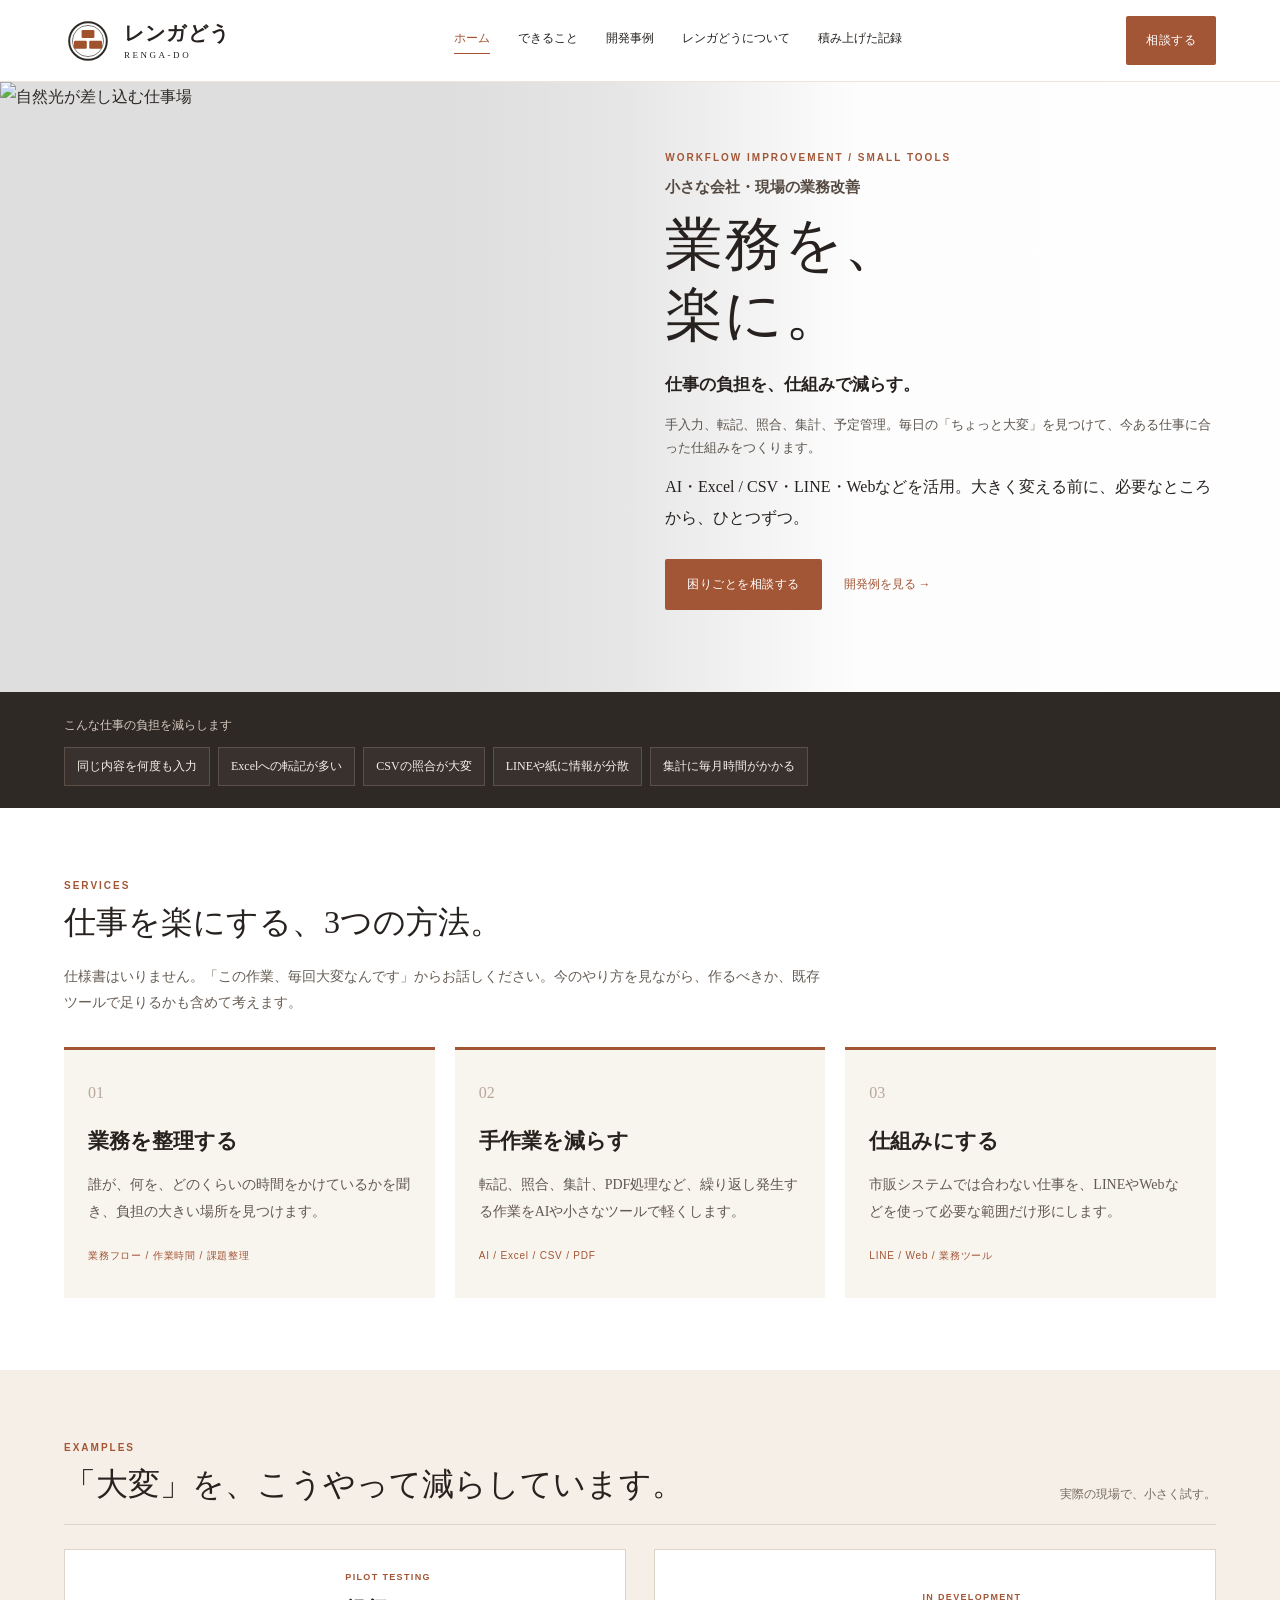
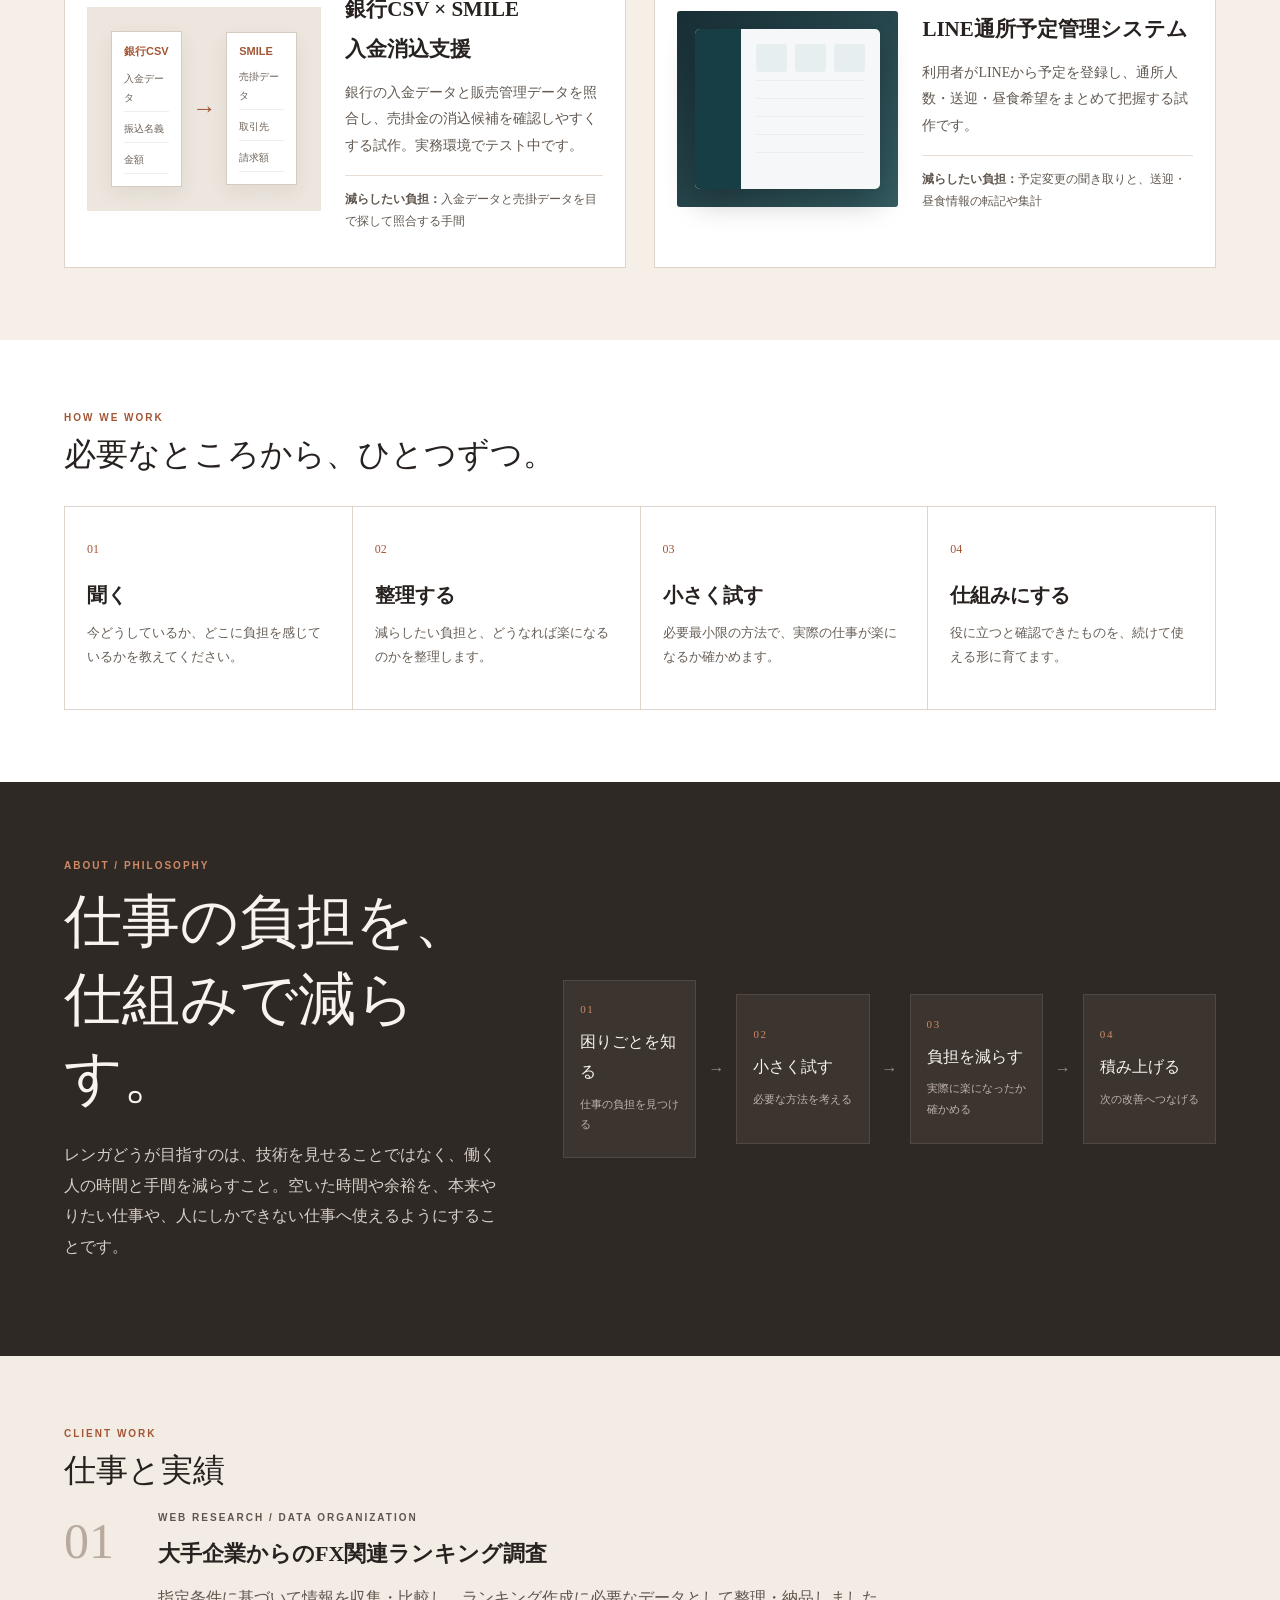
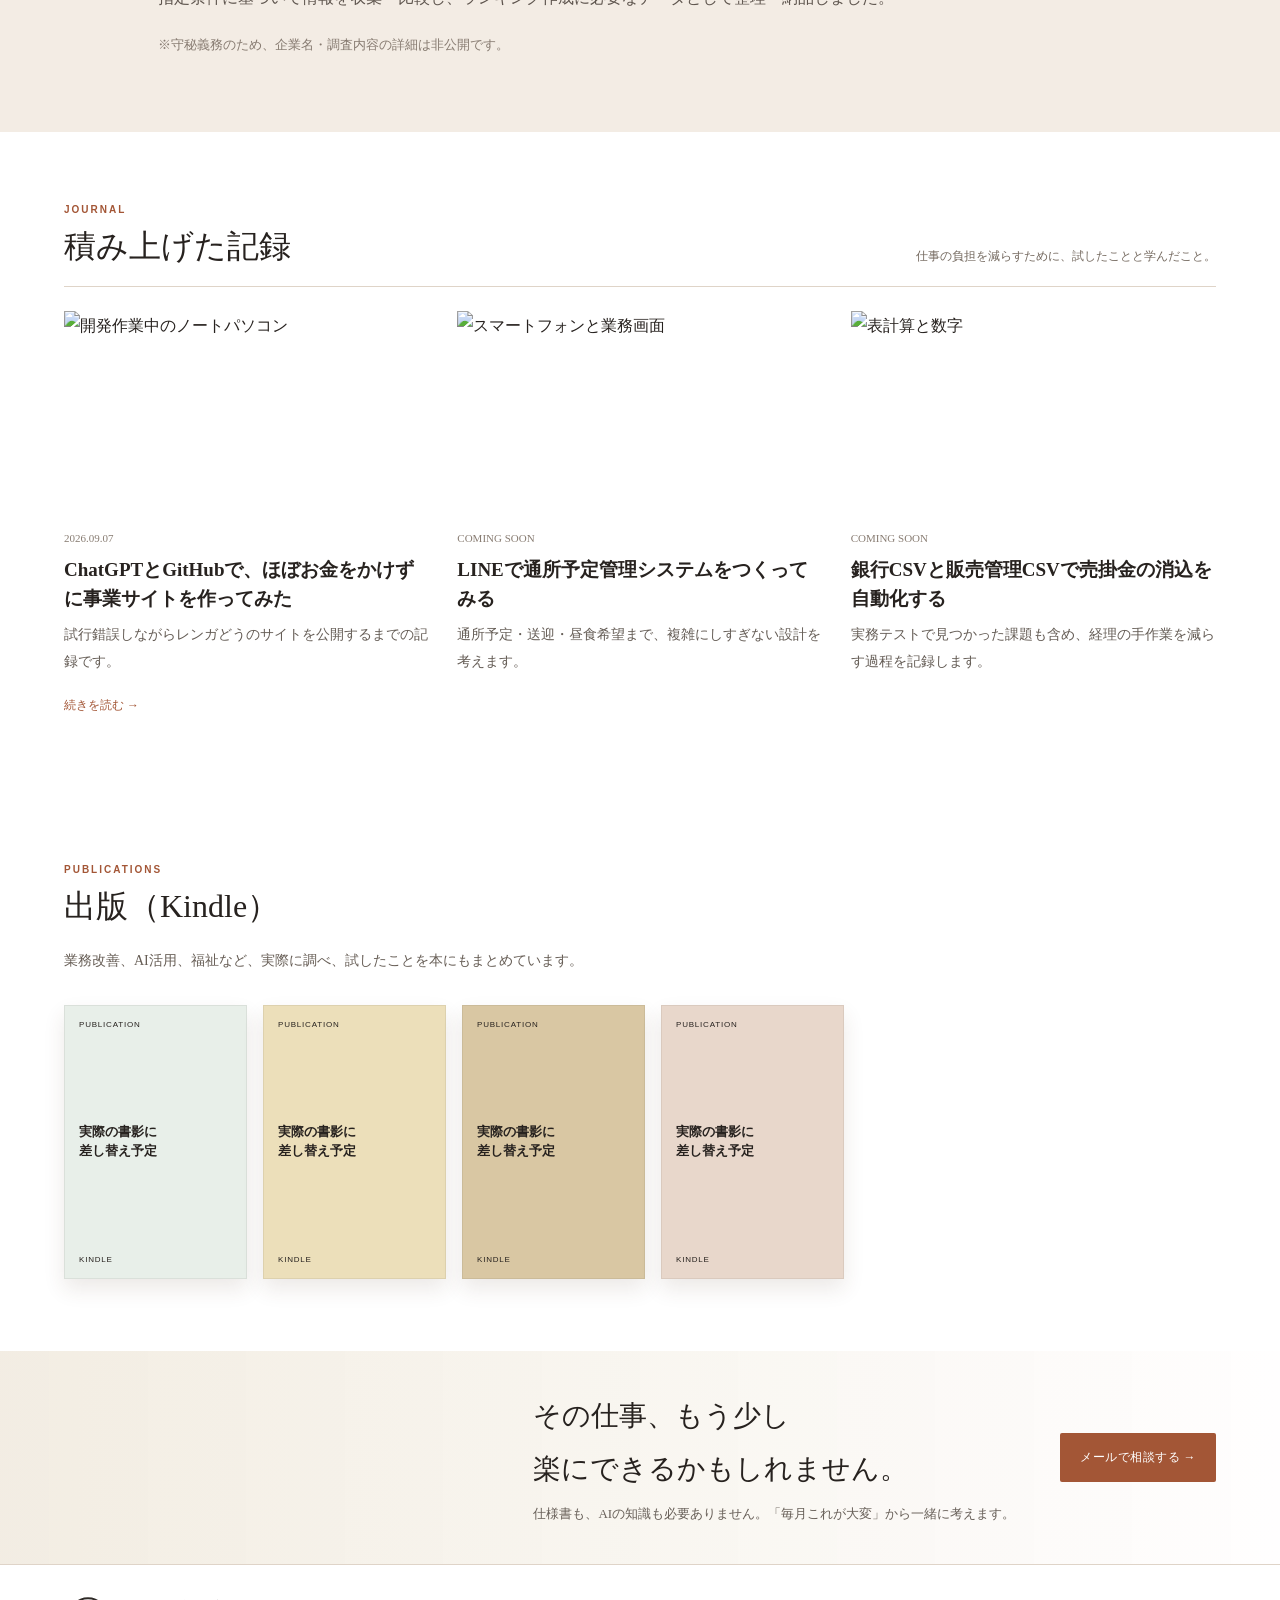
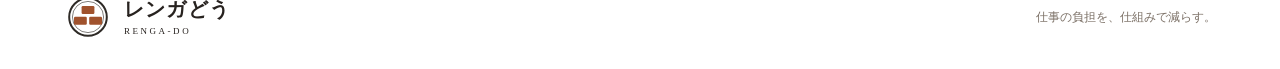
==== commit eb6ad48d: "Center RENGA-DO brand on making work easier" ====
--- a/index.html
+++ b/index.html
@@ -2,20 +2,20 @@
 <html lang="ja">
 <head>
 <meta charset="utf-8"><meta name="viewport" content="width=device-width,initial-scale=1">
-<title>レンガどう | 小さな会社・現場の業務改善とツール開発</title>
-<meta name="description" content="レンガどうは、小さな会社や現場の手入力・転記・照合・集計・予定管理などの面倒を整理し、AI・Excel/CSV・LINE・Webを使った小さな仕組みで改善します。">
+<title>レンガどう | 仕事の負担を、仕組みで減らす。</title>
+<meta name="description" content="レンガどうは、小さな会社や現場の仕事の負担を、AI・Excel/CSV・LINE・Webなどを使った小さな仕組みで減らします。手入力、転記、照合、集計、予定管理など、毎日の面倒を必要なところからひとつずつ改善します。">
 <link rel="stylesheet" href="styles.css">
 </head><body>
 <header class="site-header"><a class="brand" href="#top"><img src="assets/logo.svg" alt="レンガどう"><span><b>レンガどう</b><small>RENGA-DO</small></span></a><nav><a href="#top">ホーム</a><a href="#services">できること</a><a href="#projects">開発事例</a><a href="#about">レンガどうについて</a><a href="#journal">積み上げた記録</a></nav><a class="contact-button" href="#contact">相談する</a></header>
 <main id="top">
-<section class="hero-photo"><img src="https://images.unsplash.com/photo-1497366754035-f200968a6e72?auto=format&fit=crop&w=1800&q=85" alt="自然光が差し込む仕事場"><div class="hero-overlay"></div><div class="hero-panel"><p class="eyebrow">SMALL BUSINESS / WORKFLOW IMPROVEMENT</p><p class="hero-kicker">小さな会社・現場の業務改善</p><h1>その「面倒」、<br>小さな仕組みで<br>楽にします。</h1><p class="tagline">手入力、転記、照合、集計、予定管理。<br>今の仕事のやり方を聞いて、必要なところだけ仕組みにします。</p><p class="lead">AI・Excel / CSV・LINE・Webなどを活用。大きなシステムを入れる前に、まず1つの業務から。</p><div class="hero-actions"><a class="primary-action" href="#contact">困りごとを相談する</a><a class="text-action" href="#projects">開発例を見る →</a></div></div></section>
-<section class="pain-strip"><p>こんな「ちょっと面倒」をご相談ください</p><div><span>同じ内容を何度も入力</span><span>Excelへの転記が多い</span><span>CSVの照合が大変</span><span>LINEや紙に情報が分散</span><span>集計に毎月時間がかかる</span></div></section>
-<section id="services" class="section services-section"><p class="label">SERVICES</p><h2>レンガどうにできること</h2><p class="section-note">仕様書はいりません。「この作業、毎回大変なんです」からお話しください。今のやり方を見ながら、作るべきか、既存ツールで足りるかも含めて考えます。</p><div class="service-grid"><article><b>01</b><h3>業務の整理・改善相談</h3><p>誰が、何を、どのくらいの時間をかけているかを聞き、負担の大きい場所を整理します。</p><small>業務フロー / 作業時間 / 課題整理</small></article><article><b>02</b><h3>AI・自動化ツール</h3><p>転記、照合、集計、PDF処理など、繰り返し発生する手作業を減らす方法を試します。</p><small>AI / Excel / CSV / PDF</small></article><article><b>03</b><h3>小さな業務システム開発</h3><p>市販システムでは合わない仕事を、LINEやWebなどを使って必要な範囲だけ形にします。</p><small>LINE / Web / 業務ツール</small></article></div></section>
-<section id="projects" class="section projects-section"><div class="section-title-row"><div><p class="label">EXAMPLES</p><h2>いま、こんな仕組みをつくっています</h2></div><span>まず実際の現場で、小さく試す。</span></div><div class="projects-grid"><article class="project-card project-card-light"><div class="csv-visual"><div class="csv-sheet"><span>銀行CSV</span><em>入金データ</em><em>振込名義</em><em>金額</em></div><div class="csv-arrow">→</div><div class="csv-sheet"><span>SMILE</span><em>売掛データ</em><em>取引先</em><em>請求額</em></div></div><div class="project-copy"><p class="project-status">PILOT TESTING</p><h3>銀行CSV × SMILE<br>入金消込支援</h3><p>銀行の入金データと販売管理データを照合し、売掛金の消込候補を確認しやすくする試作。実務環境でテスト中です。</p><p class="problem-solved"><b>減らしたい作業：</b>入金データと売掛データを目で探して照合する手間</p></div></article><article class="project-card"><div class="tool-shot"><div class="tool-ui"><div class="tool-sidebar"></div><div class="tool-main"><span></span><span></span><span></span><div class="tool-table"></div></div></div></div><div class="project-copy"><p class="project-status">IN DEVELOPMENT</p><h3>LINE通所予定管理システム</h3><p>利用者がLINEから予定を登録し、通所人数・送迎・昼食希望をまとめて把握する試作です。</p><p class="problem-solved"><b>減らしたい作業：</b>予定変更の聞き取りと、送迎・昼食情報の転記や集計</p></div></article></div></section>
-<section class="section process-section"><p class="label">HOW WE WORK</p><h2>いきなり大きく作りません。</h2><div class="process-grid"><article><b>01</b><h3>聞く</h3><p>今どうしているか、何が面倒かを教えてください。</p></article><article><b>02</b><h3>整理する</h3><p>本当に減らしたい作業と、効果を確かめる方法を決めます。</p></article><article><b>03</b><h3>小さく試す</h3><p>必要最小限の試作で、実際の仕事に使えるか確認します。</p></article><article><b>04</b><h3>育てる</h3><p>「助かった」が確認できたものだけ、改善して仕組みにします。</p></article></div></section>
-<section id="about" class="value-section"><div class="value-statement"><p class="label">ABOUT / PHILOSOPHY</p><h2>「すごい」より、<br>「助かった」を。</h2><p>レンガどうは、目の前の困りごとを聞き、調べ、整理し、小さな仕組みに変える仕事場です。新しい技術を使うこと自体を目的にせず、満足してもらえる価値をひとつずつ積み上げます。</p></div><div class="value-cycle"><div><b>01</b><span>声を聞く</span><small>困りごとを知る</small></div><i>→</i><div><b>02</b><span>試す</span><small>必要な形をつくる</small></div><i>→</i><div><b>03</b><span>役に立つ</span><small>「助かった」を確かめる</small></div><i>→</i><div><b>04</b><span>つなぐ</span><small>次の価値づくりへ</small></div></div></section>
+<section class="hero-photo"><img src="https://images.unsplash.com/photo-1497366754035-f200968a6e72?auto=format&fit=crop&w=1800&q=85" alt="自然光が差し込む仕事場"><div class="hero-overlay"></div><div class="hero-panel"><p class="eyebrow">WORKFLOW IMPROVEMENT / SMALL TOOLS</p><p class="hero-kicker">小さな会社・現場の業務改善</p><h1>業務を、<br>楽に。</h1><p class="tagline"><strong>仕事の負担を、仕組みで減らす。</strong></p><p class="lead">手入力、転記、照合、集計、予定管理。毎日の「ちょっと大変」を見つけて、今ある仕事に合った仕組みをつくります。</p><p class="hero-note">AI・Excel / CSV・LINE・Webなどを活用。大きく変える前に、必要なところから、ひとつずつ。</p><div class="hero-actions"><a class="primary-action" href="#contact">困りごとを相談する</a><a class="text-action" href="#projects">開発例を見る →</a></div></div></section>
+<section class="pain-strip"><p>こんな仕事の負担を減らします</p><div><span>同じ内容を何度も入力</span><span>Excelへの転記が多い</span><span>CSVの照合が大変</span><span>LINEや紙に情報が分散</span><span>集計に毎月時間がかかる</span></div></section>
+<section id="services" class="section services-section"><p class="label">SERVICES</p><h2>仕事を楽にする、3つの方法。</h2><p class="section-note">仕様書はいりません。「この作業、毎回大変なんです」からお話しください。今のやり方を見ながら、作るべきか、既存ツールで足りるかも含めて考えます。</p><div class="service-grid"><article><b>01</b><h3>業務を整理する</h3><p>誰が、何を、どのくらいの時間をかけているかを聞き、負担の大きい場所を見つけます。</p><small>業務フロー / 作業時間 / 課題整理</small></article><article><b>02</b><h3>手作業を減らす</h3><p>転記、照合、集計、PDF処理など、繰り返し発生する作業をAIや小さなツールで軽くします。</p><small>AI / Excel / CSV / PDF</small></article><article><b>03</b><h3>仕組みにする</h3><p>市販システムでは合わない仕事を、LINEやWebなどを使って必要な範囲だけ形にします。</p><small>LINE / Web / 業務ツール</small></article></div></section>
+<section id="projects" class="section projects-section"><div class="section-title-row"><div><p class="label">EXAMPLES</p><h2>「大変」を、こうやって減らしています。</h2></div><span>実際の現場で、小さく試す。</span></div><div class="projects-grid"><article class="project-card project-card-light"><div class="csv-visual"><div class="csv-sheet"><span>銀行CSV</span><em>入金データ</em><em>振込名義</em><em>金額</em></div><div class="csv-arrow">→</div><div class="csv-sheet"><span>SMILE</span><em>売掛データ</em><em>取引先</em><em>請求額</em></div></div><div class="project-copy"><p class="project-status">PILOT TESTING</p><h3>銀行CSV × SMILE<br>入金消込支援</h3><p>銀行の入金データと販売管理データを照合し、売掛金の消込候補を確認しやすくする試作。実務環境でテスト中です。</p><p class="problem-solved"><b>減らしたい負担：</b>入金データと売掛データを目で探して照合する手間</p></div></article><article class="project-card"><div class="tool-shot"><div class="tool-ui"><div class="tool-sidebar"></div><div class="tool-main"><span></span><span></span><span></span><div class="tool-table"></div></div></div></div><div class="project-copy"><p class="project-status">IN DEVELOPMENT</p><h3>LINE通所予定管理システム</h3><p>利用者がLINEから予定を登録し、通所人数・送迎・昼食希望をまとめて把握する試作です。</p><p class="problem-solved"><b>減らしたい負担：</b>予定変更の聞き取りと、送迎・昼食情報の転記や集計</p></div></article></div></section>
+<section class="section process-section"><p class="label">HOW WE WORK</p><h2>必要なところから、ひとつずつ。</h2><div class="process-grid"><article><b>01</b><h3>聞く</h3><p>今どうしているか、どこに負担を感じているかを教えてください。</p></article><article><b>02</b><h3>整理する</h3><p>減らしたい負担と、どうなれば楽になるのかを整理します。</p></article><article><b>03</b><h3>小さく試す</h3><p>必要最小限の方法で、実際の仕事が楽になるか確かめます。</p></article><article><b>04</b><h3>仕組みにする</h3><p>役に立つと確認できたものを、続けて使える形に育てます。</p></article></div></section>
+<section id="about" class="value-section"><div class="value-statement"><p class="label">ABOUT / PHILOSOPHY</p><h2>仕事の負担を、<br>仕組みで減らす。</h2><p>レンガどうが目指すのは、技術を見せることではなく、働く人の時間と手間を減らすこと。空いた時間や余裕を、本来やりたい仕事や、人にしかできない仕事へ使えるようにすることです。</p></div><div class="value-cycle"><div><b>01</b><span>困りごとを知る</span><small>仕事の負担を見つける</small></div><i>→</i><div><b>02</b><span>小さく試す</span><small>必要な方法を考える</small></div><i>→</i><div><b>03</b><span>負担を減らす</span><small>実際に楽になったか確かめる</small></div><i>→</i><div><b>04</b><span>積み上げる</span><small>次の改善へつなげる</small></div></div></section>
 <section id="work" class="section work-section"><p class="label">CLIENT WORK</p><h2>仕事と実績</h2><div class="work-card"><span>01</span><div><p class="case-type">WEB RESEARCH / DATA ORGANIZATION</p><h3>大手企業からのFX関連ランキング調査</h3><p>指定条件に基づいて情報を収集・比較し、ランキング作成に必要なデータとして整理・納品しました。</p><small>※守秘義務のため、企業名・調査内容の詳細は非公開です。</small></div></div></section>
-<section id="journal" class="section journal-section"><div class="section-title-row"><div><p class="label">JOURNAL</p><h2>積み上げた記録</h2></div><span>試したこと、失敗したこと、そこから生まれた仕組み。</span></div><div class="journal-cards"><article><img src="https://images.unsplash.com/photo-1516321318423-f06f85e504b3?auto=format&fit=crop&w=900&q=82" alt="開発作業中のノートパソコン"><p class="date">2026.09.07</p><h3>ChatGPTとGitHubで、ほぼお金をかけずに事業サイトを作ってみた</h3><p>試行錯誤しながらレンガどうのサイトを公開するまでの記録です。</p><a href="journal/001-site-building.html">続きを読む →</a></article><article><img src="https://images.unsplash.com/photo-1551650975-87deedd944c3?auto=format&fit=crop&w=900&q=82" alt="スマートフォンと業務画面"><p class="date">COMING SOON</p><h3>LINEで通所予定管理システムをつくってみる</h3><p>通所予定・送迎・昼食希望まで、複雑にしすぎない設計を考えます。</p></article><article><img src="https://images.unsplash.com/photo-1554224155-6726b3ff858f?auto=format&fit=crop&w=900&q=82" alt="表計算と数字"><p class="date">COMING SOON</p><h3>銀行CSVと販売管理CSVで売掛金の消込を自動化する</h3><p>実務テストで見つかった課題も含め、経理の手作業を減らす過程を記録します。</p></article></div></section>
+<section id="journal" class="section journal-section"><div class="section-title-row"><div><p class="label">JOURNAL</p><h2>積み上げた記録</h2></div><span>仕事の負担を減らすために、試したことと学んだこと。</span></div><div class="journal-cards"><article><img src="https://images.unsplash.com/photo-1516321318423-f06f85e504b3?auto=format&fit=crop&w=900&q=82" alt="開発作業中のノートパソコン"><p class="date">2026.09.07</p><h3>ChatGPTとGitHubで、ほぼお金をかけずに事業サイトを作ってみた</h3><p>試行錯誤しながらレンガどうのサイトを公開するまでの記録です。</p><a href="journal/001-site-building.html">続きを読む →</a></article><article><img src="https://images.unsplash.com/photo-1551650975-87deedd944c3?auto=format&fit=crop&w=900&q=82" alt="スマートフォンと業務画面"><p class="date">COMING SOON</p><h3>LINEで通所予定管理システムをつくってみる</h3><p>通所予定・送迎・昼食希望まで、複雑にしすぎない設計を考えます。</p></article><article><img src="https://images.unsplash.com/photo-1554224155-6726b3ff858f?auto=format&fit=crop&w=900&q=82" alt="表計算と数字"><p class="date">COMING SOON</p><h3>銀行CSVと販売管理CSVで売掛金の消込を自動化する</h3><p>実務テストで見つかった課題も含め、経理の手作業を減らす過程を記録します。</p></article></div></section>
 <section id="books" class="section books-section"><p class="label">PUBLICATIONS</p><h2>出版（Kindle）</h2><p class="section-note">業務改善、AI活用、福祉など、実際に調べ、試したことを本にもまとめています。</p><div class="books-grid"><div class="book-cover b1"><small>PUBLICATION</small><b>実際の書影に<br>差し替え予定</b><span>KINDLE</span></div><div class="book-cover b2"><small>PUBLICATION</small><b>実際の書影に<br>差し替え予定</b><span>KINDLE</span></div><div class="book-cover b3"><small>PUBLICATION</small><b>実際の書影に<br>差し替え予定</b><span>KINDLE</span></div><div class="book-cover b4"><small>PUBLICATION</small><b>実際の書影に<br>差し替え予定</b><span>KINDLE</span></div></div></section>
-<section id="contact" class="closing-cta"><div><h2>まず、困っている作業を<br>教えてください。</h2><p>仕様書も、AIの知識も必要ありません。「毎月これが面倒」から一緒に考えます。</p></div><a href="mailto:info@renga-do.com?subject=業務改善の相談">メールで相談する →</a></section>
-</main><footer><a class="brand" href="#top"><img src="assets/logo.svg" alt=""><span><b>レンガどう</b><small>RENGA-DO</small></span></a><p>小さな「助かった」を、ひとつずつ。</p></footer></body></html>+<section id="contact" class="closing-cta"><div><h2>その仕事、もう少し<br>楽にできるかもしれません。</h2><p>仕様書も、AIの知識も必要ありません。「毎月これが大変」から一緒に考えます。</p></div><a href="mailto:info@renga-do.com?subject=業務改善の相談">メールで相談する →</a></section>
+</main><footer><a class="brand" href="#top"><img src="assets/logo.svg" alt=""><span><b>レンガどう</b><small>RENGA-DO</small></span></a><p>仕事の負担を、仕組みで減らす。</p></footer></body></html>
--- a/styles.css
+++ b/styles.css
@@ -1 +1 @@
-:root{--paper:#fbf8f3;--white:#fff;--ink:#27221f;--muted:#756a60;--line:#dfd4c8;--brick:#a35636;--brick-dark:#7d3d28}*{box-sizing:border-box}html{scroll-behavior:smooth}body{margin:0;background:var(--paper);color:var(--ink);font-family:"Hiragino Mincho ProN","Yu Mincho","YuMincho",serif;line-height:1.9;-webkit-font-smoothing:antialiased}a{color:inherit;text-decoration:none}img{display:block;width:100%}h1,h2,h3,p{margin-top:0}.site-header{height:82px;padding:0 clamp(20px,5vw,70px);display:grid;grid-template-columns:auto 1fr auto;gap:30px;align-items:center;background:rgba(255,255,255,.96);position:sticky;top:0;z-index:30;border-bottom:1px solid #ece5de}.brand{display:flex;align-items:center;gap:12px}.brand img{width:48px;height:48px}.brand span{display:flex;flex-direction:column;line-height:1.15}.brand b{font-size:20px;letter-spacing:.06em}.brand small{font:9px Georgia,serif;letter-spacing:.28em;margin-top:5px}.site-header nav{display:flex;justify-content:center;gap:28px;font-size:12px}.site-header nav a:first-child{color:var(--brick);border-bottom:1px solid var(--brick);padding-bottom:4px}.contact-button,.closing-cta>a{background:var(--brick);color:#fff;padding:13px 20px;border-radius:2px;font-size:12px;letter-spacing:.04em}.hero-photo{position:relative;min-height:520px;overflow:hidden;background:#ddd}.hero-photo>img{position:absolute;inset:0;height:100%;object-fit:cover;object-position:center}.hero-overlay{position:absolute;inset:0;background:linear-gradient(90deg,rgba(255,255,255,.02) 0 40%,rgba(255,255,255,.12) 52%,rgba(255,255,255,.92) 72%,rgba(255,255,255,.95) 100%)}.hero-panel{position:relative;z-index:2;margin-left:auto;width:min(45%,620px);padding:92px clamp(30px,6vw,90px) 70px 40px}.eyebrow,.label,.case-type{font:700 10px Arial,sans-serif;letter-spacing:.2em;color:var(--brick)}.hero-panel h1{font-size:clamp(52px,5vw,76px);line-height:1.16;font-weight:500;letter-spacing:.04em;margin:12px 0 20px}.tagline{font-size:18px;margin-bottom:18px}.lead{font-size:16px;color:#5d554e;font-weight:600}.section{padding:72px clamp(28px,5vw,72px)}.section h2,.value-section h2{font-size:32px;font-weight:500;line-height:1.35;margin-bottom:26px}.about-section{display:grid;grid-template-columns:.95fr 1.55fr;gap:54px;background:#fff}.about-intro h3{font-size:22px;font-weight:500;margin-bottom:18px}.about-intro p:last-child{color:#5c534b}.principles{display:grid;grid-template-columns:repeat(3,1fr);gap:26px}.principles img{aspect-ratio:4/3;object-fit:cover;margin-bottom:16px}.principles h3{font-size:19px;margin-bottom:8px}.principles p{font-size:14px;color:#675e56}.value-section{padding:78px clamp(28px,5vw,72px);background:#2f2925;color:#f8f3ed;display:grid;grid-template-columns:.8fr 1.2fr;gap:64px;align-items:center}.value-statement h2{font-size:clamp(38px,4.5vw,58px);line-height:1.35;margin:12px 0 24px}.value-statement>p:last-child{color:#d7cec5;max-width:620px}.value-section .label{color:#cf8a67}.value-cycle{display:grid;grid-template-columns:1fr auto 1fr auto 1fr auto 1fr;align-items:center;gap:12px}.value-cycle div{min-height:150px;padding:22px 16px;background:#3b342f;border:1px solid #514841;display:flex;flex-direction:column;justify-content:center}.value-cycle b{font:11px Georgia,serif;color:#cf8a67;letter-spacing:.15em;margin-bottom:12px}.value-cycle span{font-size:16px;margin-bottom:6px}.value-cycle small{font-size:11px;color:#bfb3aa}.value-cycle i{font-style:normal;color:#9a8b80}.section-title-row{display:flex;justify-content:space-between;align-items:end;border-bottom:1px solid var(--line);padding-bottom:18px;margin-bottom:24px}.section-title-row h2{margin-bottom:0}.section-title-row>span{font-size:12px;color:var(--muted)}.journal-section{background:#fff}.journal-cards{display:grid;grid-template-columns:repeat(3,1fr);gap:28px}.journal-cards img{aspect-ratio:16/9;object-fit:cover;margin-bottom:12px}.journal-cards .date{font-size:11px;color:#887c72;margin-bottom:7px}.journal-cards h3{font-size:19px;line-height:1.5;margin-bottom:9px}.journal-cards p{font-size:14px;color:#655d56}.journal-cards a{font-size:12px;color:var(--brick)}.projects-section{background:#f6efe7}.projects-grid{display:grid;grid-template-columns:1fr 1fr;gap:28px}.project-card{background:#fff;border:1px solid var(--line);padding:22px;display:grid;grid-template-columns:.9fr 1.1fr;gap:24px;align-items:center}.tool-shot{background:linear-gradient(135deg,#182e35,#345d63);padding:18px;border-radius:3px;min-height:190px}.tool-ui{height:160px;background:#f5f7f8;border-radius:5px;display:grid;grid-template-columns:46px 1fr;overflow:hidden;box-shadow:0 12px 30px #0004}.tool-sidebar{background:#173d45}.tool-main{padding:15px;display:grid;grid-template-columns:repeat(3,1fr);gap:8px;align-content:start}.tool-main span{height:28px;background:#e7eef0;border-radius:3px}.tool-table{grid-column:1/-1;height:77px;background:linear-gradient(#e9eef0 1px,transparent 1px);background-size:100% 18px}.project-copy h3{font-size:21px;margin-bottom:10px}.project-copy p{font-size:14px;color:#625951}.project-status{font:700 9px Arial,sans-serif!important;color:var(--brick)!important;letter-spacing:.15em;margin-bottom:8px!important}.project-card-light{grid-template-columns:1fr 1.1fr}.csv-visual{min-height:190px;background:#ece6de;padding:24px;display:flex;align-items:center;justify-content:center;gap:10px}.csv-sheet{background:#fff;border:1px solid #d6cbc0;width:42%;min-height:126px;padding:12px;box-shadow:0 7px 18px #4d3b2b12;display:flex;flex-direction:column;gap:7px}.csv-sheet span{font:700 11px Arial;color:var(--brick);margin-bottom:3px}.csv-sheet em{font-style:normal;font-size:10px;border-bottom:1px solid #eee;padding-bottom:4px;color:#6d6258}.csv-arrow{font-size:24px;color:var(--brick)}.books-section{background:#fff}.section-note{max-width:720px;color:#675e56;font-size:14px;margin-bottom:28px}.books-grid{display:grid;grid-template-columns:repeat(4,1fr);gap:16px;max-width:780px}.book-cover{aspect-ratio:2/3;padding:14px;display:flex;flex-direction:column;justify-content:space-between;box-shadow:0 10px 20px #5137211c;border:1px solid #00000010}.book-cover small,.book-cover span{font:8px Arial;letter-spacing:.1em}.book-cover b{font-size:13px;line-height:1.45}.b1{background:#e8efe9}.b2{background:#ecdfba}.b3{background:#d9c7a3}.b4{background:#e8d7cb}.work-section{background:#f3ece4}.work-card{display:grid;grid-template-columns:70px 1fr;gap:24px;max-width:900px}.work-card>span{font:50px Georgia;color:#b8aa9e}.work-card h3{font-size:22px;margin-bottom:8px}.work-card p{color:#5e554e}.work-card small{color:#867a70}.closing-cta{min-height:165px;padding:36px clamp(28px,5vw,72px);background:linear-gradient(90deg,rgba(242,236,226,.95),rgba(255,255,255,.9)),url('https://images.unsplash.com/photo-1441974231531-c6227db76b6e?auto=format&fit=crop&w=1800&q=80') center/cover;display:flex;justify-content:flex-end;align-items:center;gap:45px}.closing-cta h2{font-size:28px;font-weight:500;margin-bottom:6px}.closing-cta p{font-size:13px;color:#675f58;margin:0}.closing-cta>a{white-space:nowrap}footer{padding:28px clamp(28px,5vw,72px);display:flex;justify-content:space-between;align-items:center;background:#fff;border-top:1px solid var(--line)}footer p{margin:0;color:#7d7268;font-size:12px}.journal-article{background:#fff}.article-head{padding:105px max(24px,calc((100vw - 900px)/2)) 75px;background:var(--paper);border-bottom:1px solid var(--line)}.article-date{font:11px Georgia;color:var(--muted);letter-spacing:.08em}.article-head h1{font-size:clamp(40px,6vw,70px);line-height:1.35;font-weight:500}.article-lead{max-width:760px;font-size:17px;color:#5b5149}.article-body{max-width:760px;margin:auto;padding:80px 24px 110px}.article-body h2{font-size:28px;margin:58px 0 20px}.article-body p{font-size:16px;line-height:2.1;color:#4f4740}.article-body blockquote{margin:55px 0;padding:28px 0;border-block:1px solid var(--line);font-size:30px;text-align:center;color:var(--brick)}.article-back{margin-top:60px;padding-top:20px;border-top:1px solid var(--line);font-size:13px;color:var(--brick)}@media(max-width:1080px){.projects-grid{grid-template-columns:1fr}.value-section{grid-template-columns:1fr}.value-cycle{max-width:760px}}@media(max-width:980px){.site-header{grid-template-columns:auto 1fr}.site-header nav{display:none}.contact-button{justify-self:end}.hero-panel{width:54%}.about-section{grid-template-columns:1fr}.principles{gap:18px}}@media(max-width:720px){.value-cycle{grid-template-columns:1fr}.value-cycle i{transform:rotate(90deg);text-align:center;height:20px}.project-card,.project-card-light{grid-template-columns:1fr}}@media(max-width:640px){.site-header{height:70px;padding:0 16px;grid-template-columns:auto auto}.brand img{width:40px;height:40px}.brand b{font-size:17px}.contact-button{padding:10px 13px;font-size:10px}.hero-photo{min-height:610px}.hero-photo>img{object-position:38% center}.hero-overlay{background:linear-gradient(180deg,rgba(255,255,255,.05) 0 44%,rgba(255,255,255,.92) 65%,rgba(255,255,255,.97) 100%)}.hero-panel{width:100%;padding:350px 22px 38px;margin:0}.hero-panel h1{font-size:44px}.section,.value-section{padding:58px 22px}.about-section{gap:34px}.principles{grid-template-columns:1fr}.principles img{aspect-ratio:16/9}.journal-cards{grid-template-columns:1fr}.section-title-row{align-items:flex-start;gap:14px;flex-direction:column}.books-grid{grid-template-columns:repeat(2,1fr)}.closing-cta{justify-content:flex-start;align-items:flex-start;flex-direction:column;gap:18px}.work-card{grid-template-columns:1fr}.work-card>span{font-size:30px}footer{padding:24px 22px;align-items:flex-start;gap:18px;flex-direction:column}.article-head{padding:70px 22px 52px}.article-head h1{font-size:38px}.article-body{padding:52px 22px 75px}.article-body h2{font-size:24px}.article-body p{font-size:15px}}+:root{--paper:#fbf8f3;--white:#fff;--ink:#27221f;--muted:#756a60;--line:#dfd4c8;--brick:#a35636;--brick-dark:#7d3d28}*{box-sizing:border-box}html{scroll-behavior:smooth}body{margin:0;background:var(--paper);color:var(--ink);font-family:"Hiragino Mincho ProN","Yu Mincho","YuMincho",serif;line-height:1.9;-webkit-font-smoothing:antialiased}a{color:inherit;text-decoration:none}img{display:block;width:100%}h1,h2,h3,p{margin-top:0}.site-header{height:82px;padding:0 clamp(20px,5vw,70px);display:grid;grid-template-columns:auto 1fr auto;gap:30px;align-items:center;background:rgba(255,255,255,.97);position:sticky;top:0;z-index:30;border-bottom:1px solid #ece5de}.brand{display:flex;align-items:center;gap:12px}.brand img{width:48px;height:48px}.brand span{display:flex;flex-direction:column;line-height:1.15}.brand b{font-size:20px;letter-spacing:.06em}.brand small{font:9px Georgia,serif;letter-spacing:.28em;margin-top:5px}.site-header nav{display:flex;justify-content:center;gap:28px;font-size:12px}.site-header nav a:first-child{color:var(--brick);border-bottom:1px solid var(--brick);padding-bottom:4px}.contact-button,.closing-cta>a,.primary-action{background:var(--brick);color:#fff;padding:13px 20px;border-radius:2px;font-size:12px;letter-spacing:.04em}.hero-photo{position:relative;min-height:610px;overflow:hidden;background:#ddd}.hero-photo>img{position:absolute;inset:0;height:100%;object-fit:cover;object-position:center}.hero-overlay{position:absolute;inset:0;background:linear-gradient(90deg,rgba(255,255,255,.03) 0 35%,rgba(255,255,255,.25) 48%,rgba(255,255,255,.94) 67%,rgba(255,255,255,.98) 100%)}.hero-panel{position:relative;z-index:2;margin-left:auto;width:min(51%,700px);padding:70px clamp(28px,5vw,75px) 60px 38px}.eyebrow,.label,.case-type{font:700 10px Arial,sans-serif;letter-spacing:.2em;color:var(--brick)}.hero-kicker{font-size:15px;font-weight:700;margin:8px 0 4px;color:#554a42}.hero-panel h1{font-size:clamp(43px,4.5vw,67px);line-height:1.22;font-weight:500;letter-spacing:.02em;margin:8px 0 20px}.tagline{font-size:17px;line-height:1.8;margin-bottom:12px}.lead{font-size:13px;color:#5d554e;line-height:1.8}.hero-actions{display:flex;align-items:center;gap:22px;margin-top:26px}.primary-action{padding:14px 22px}.text-action{font-size:12px;color:var(--brick)}.pain-strip{background:#2f2925;color:#f7f0e9;padding:22px clamp(28px,5vw,72px)}.pain-strip>p{font-size:12px;color:#d7c9bf;margin:0 0 10px}.pain-strip>div{display:flex;flex-wrap:wrap;gap:8px}.pain-strip span{border:1px solid #5b4f47;padding:7px 12px;font-size:12px;background:#39312d}.section{padding:72px clamp(28px,5vw,72px)}.section h2,.value-section h2{font-size:32px;font-weight:500;line-height:1.35;margin-bottom:20px}.section-note{max-width:760px;color:#675e56;font-size:14px;margin-bottom:30px}.services-section{background:#fff}.service-grid{display:grid;grid-template-columns:repeat(3,1fr);gap:20px}.service-grid article{border-top:3px solid var(--brick);background:#f8f4ee;padding:28px 24px;min-height:250px}.service-grid article>b{font:16px Georgia;color:#b8a89b}.service-grid h3{font-size:21px;margin:14px 0 10px}.service-grid p{font-size:14px;color:#625951}.service-grid small{font:10px Arial,sans-serif;letter-spacing:.08em;color:var(--brick)}.section-title-row{display:flex;justify-content:space-between;align-items:end;border-bottom:1px solid var(--line);padding-bottom:18px;margin-bottom:24px}.section-title-row h2{margin-bottom:0}.section-title-row>span{font-size:12px;color:var(--muted)}.projects-section{background:#f6efe7}.projects-grid{display:grid;grid-template-columns:1fr 1fr;gap:28px}.project-card{background:#fff;border:1px solid var(--line);padding:22px;display:grid;grid-template-columns:.9fr 1.1fr;gap:24px;align-items:center}.tool-shot{background:linear-gradient(135deg,#182e35,#345d63);padding:18px;border-radius:3px;min-height:190px}.tool-ui{height:160px;background:#f5f7f8;border-radius:5px;display:grid;grid-template-columns:46px 1fr;overflow:hidden;box-shadow:0 12px 30px #0004}.tool-sidebar{background:#173d45}.tool-main{padding:15px;display:grid;grid-template-columns:repeat(3,1fr);gap:8px;align-content:start}.tool-main span{height:28px;background:#e7eef0;border-radius:3px}.tool-table{grid-column:1/-1;height:77px;background:linear-gradient(#e9eef0 1px,transparent 1px);background-size:100% 18px}.project-copy h3{font-size:21px;margin-bottom:10px}.project-copy p{font-size:14px;color:#625951}.project-status{font:700 9px Arial,sans-serif!important;color:var(--brick)!important;letter-spacing:.15em;margin-bottom:8px!important}.project-card-light{grid-template-columns:1fr 1.1fr}.csv-visual{min-height:190px;background:#ece6de;padding:24px;display:flex;align-items:center;justify-content:center;gap:10px}.csv-sheet{background:#fff;border:1px solid #d6cbc0;width:42%;min-height:126px;padding:12px;box-shadow:0 7px 18px #4d3b2b12;display:flex;flex-direction:column;gap:7px}.csv-sheet span{font:700 11px Arial;color:var(--brick);margin-bottom:3px}.csv-sheet em{font-style:normal;font-size:10px;border-bottom:1px solid #eee;padding-bottom:4px;color:#6d6258}.csv-arrow{font-size:24px;color:var(--brick)}.problem-solved{border-top:1px solid #e7ddd4;padding-top:12px;margin-top:15px!important;font-size:12px!important}.process-section{background:#fff}.process-grid{display:grid;grid-template-columns:repeat(4,1fr);gap:1px;background:var(--line);border:1px solid var(--line);margin-top:30px}.process-grid article{background:#fff;padding:26px 22px;min-height:190px}.process-grid b{font:12px Georgia;color:var(--brick)}.process-grid h3{font-size:20px;margin:12px 0 7px}.process-grid p{font-size:13px;color:#675e56}.value-section{padding:78px clamp(28px,5vw,72px);background:#2f2925;color:#f8f3ed;display:grid;grid-template-columns:.8fr 1.2fr;gap:64px;align-items:center}.value-statement h2{font-size:clamp(38px,4.5vw,58px);line-height:1.35;margin:12px 0 24px}.value-statement>p:last-child{color:#d7cec5;max-width:620px}.value-section .label{color:#cf8a67}.value-cycle{display:grid;grid-template-columns:1fr auto 1fr auto 1fr auto 1fr;align-items:center;gap:12px}.value-cycle div{min-height:150px;padding:22px 16px;background:#3b342f;border:1px solid #514841;display:flex;flex-direction:column;justify-content:center}.value-cycle b{font:11px Georgia;color:#cf8a67;letter-spacing:.15em;margin-bottom:12px}.value-cycle span{font-size:16px;margin-bottom:6px}.value-cycle small{font-size:11px;color:#bfb3aa}.value-cycle i{font-style:normal;color:#9a8b80}.work-section{background:#f3ece4}.work-card{display:grid;grid-template-columns:70px 1fr;gap:24px;max-width:900px}.work-card>span{font:50px Georgia;color:#b8aa9e}.work-card h3{font-size:22px;margin-bottom:8px}.work-card p{color:#5e554e}.work-card small{color:#867a70}.journal-section{background:#fff}.journal-cards{display:grid;grid-template-columns:repeat(3,1fr);gap:28px}.journal-cards img{aspect-ratio:16/9;object-fit:cover;margin-bottom:12px}.journal-cards .date{font-size:11px;color:#887c72;margin-bottom:7px}.journal-cards h3{font-size:19px;line-height:1.5;margin-bottom:9px}.journal-cards p{font-size:14px;color:#655d56}.journal-cards a{font-size:12px;color:var(--brick)}.books-section{background:#fff}.books-grid{display:grid;grid-template-columns:repeat(4,1fr);gap:16px;max-width:780px}.book-cover{aspect-ratio:2/3;padding:14px;display:flex;flex-direction:column;justify-content:space-between;box-shadow:0 10px 20px #5137211c;border:1px solid #00000010}.book-cover small,.book-cover span{font:8px Arial;letter-spacing:.1em}.book-cover b{font-size:13px;line-height:1.45}.b1{background:#e8efe9}.b2{background:#ecdfba}.b3{background:#d9c7a3}.b4{background:#e8d7cb}.closing-cta{min-height:185px;padding:38px clamp(28px,5vw,72px);background:linear-gradient(90deg,rgba(242,236,226,.96),rgba(255,255,255,.91)),url('https://images.unsplash.com/photo-1441974231531-c6227db76b6e?auto=format&fit=crop&w=1800&q=80') center/cover;display:flex;justify-content:flex-end;align-items:center;gap:45px}.closing-cta h2{font-size:28px;font-weight:500;margin-bottom:6px}.closing-cta p{font-size:13px;color:#675f58;margin:0;max-width:620px}.closing-cta>a{white-space:nowrap}footer{padding:28px clamp(28px,5vw,72px);display:flex;justify-content:space-between;align-items:center;background:#fff;border-top:1px solid var(--line)}footer p{margin:0;color:#7d7268;font-size:12px}.journal-article{background:#fff}.article-head{padding:105px max(24px,calc((100vw - 900px)/2)) 75px;background:var(--paper);border-bottom:1px solid var(--line)}.article-date{font:11px Georgia;color:var(--muted);letter-spacing:.08em}.article-head h1{font-size:clamp(40px,6vw,70px);line-height:1.35;font-weight:500}.article-lead{max-width:760px;font-size:17px;color:#5b5149}.article-body{max-width:760px;margin:auto;padding:80px 24px 110px}.article-body h2{font-size:28px;margin:58px 0 20px}.article-body p{font-size:16px;line-height:2.1;color:#4f4740}.article-body blockquote{margin:55px 0;padding:28px 0;border-block:1px solid var(--line);font-size:30px;text-align:center;color:var(--brick)}.article-back{margin-top:60px;padding-top:20px;border-top:1px solid var(--line);font-size:13px;color:var(--brick)}@media(max-width:1080px){.projects-grid{grid-template-columns:1fr}.value-section{grid-template-columns:1fr}.value-cycle{max-width:760px}}@media(max-width:980px){.site-header{grid-template-columns:auto 1fr}.site-header nav{display:none}.contact-button{justify-self:end}.hero-panel{width:58%}.service-grid{grid-template-columns:1fr}.process-grid{grid-template-columns:repeat(2,1fr)}}@media(max-width:720px){.value-cycle{grid-template-columns:1fr}.value-cycle i{transform:rotate(90deg);text-align:center;height:20px}.project-card,.project-card-light{grid-template-columns:1fr}}@media(max-width:640px){.site-header{height:70px;padding:0 16px;grid-template-columns:auto auto}.brand img{width:40px;height:40px}.brand b{font-size:17px}.contact-button{padding:10px 13px;font-size:10px}.hero-photo{min-height:720px}.hero-photo>img{object-position:38% center}.hero-overlay{background:linear-gradient(180deg,rgba(255,255,255,.03) 0 35%,rgba(255,255,255,.94) 53%,rgba(255,255,255,.98) 100%)}.hero-panel{width:100%;padding:315px 22px 38px;margin:0}.hero-panel h1{font-size:39px}.hero-kicker{font-size:13px}.tagline{font-size:15px}.hero-actions{align-items:flex-start;flex-direction:column;gap:14px}.pain-strip{padding:20px 22px}.section,.value-section{padding:58px 22px}.process-grid{grid-template-columns:1fr}.journal-cards{grid-template-columns:1fr}.section-title-row{align-items:flex-start;gap:14px;flex-direction:column}.books-grid{grid-template-columns:repeat(2,1fr)}.closing-cta{justify-content:flex-start;align-items:flex-start;flex-direction:column;gap:18px}.work-card{grid-template-columns:1fr}.work-card>span{font-size:30px}footer{padding:24px 22px;align-items:flex-start;gap:18px;flex-direction:column}.article-head{padding:70px 22px 52px}.article-head h1{font-size:38px}.article-body{padding:52px 22px 75px}.article-body h2{font-size:24px}.article-body p{font-size:15px}}
